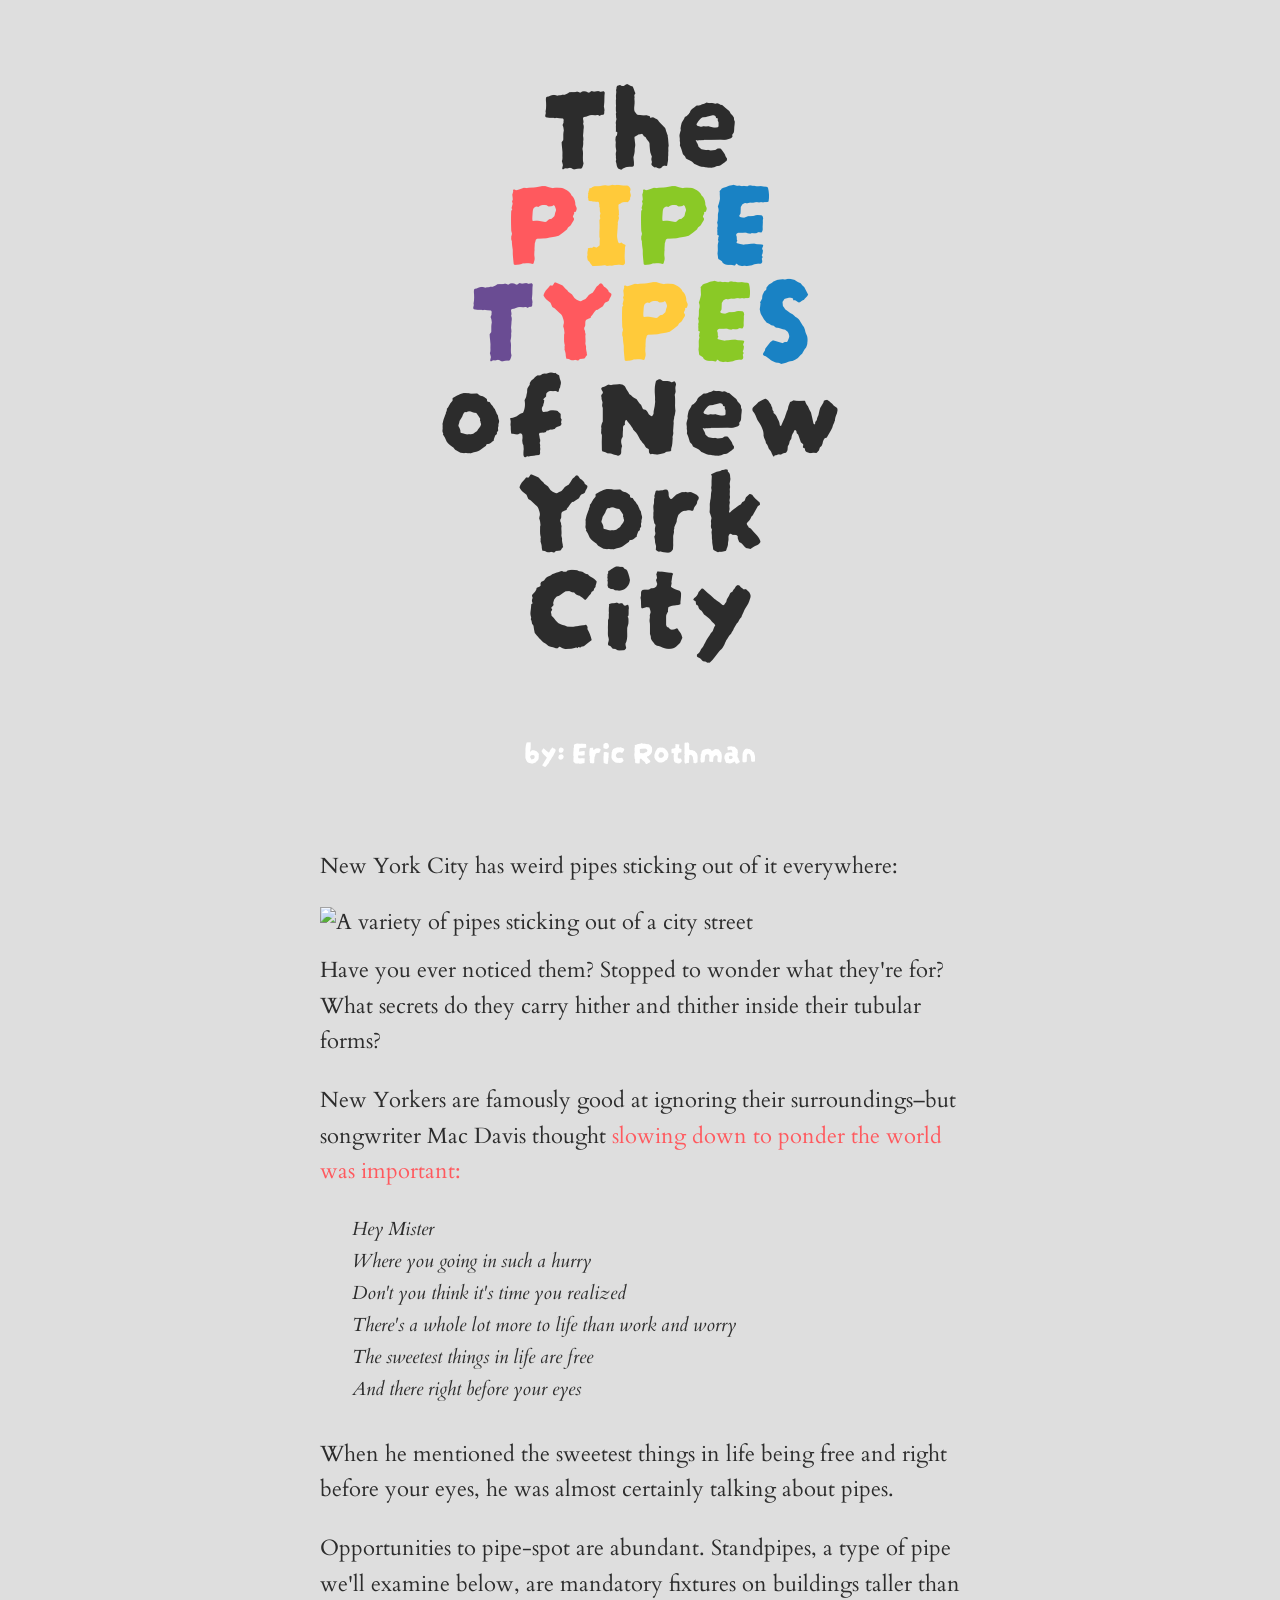
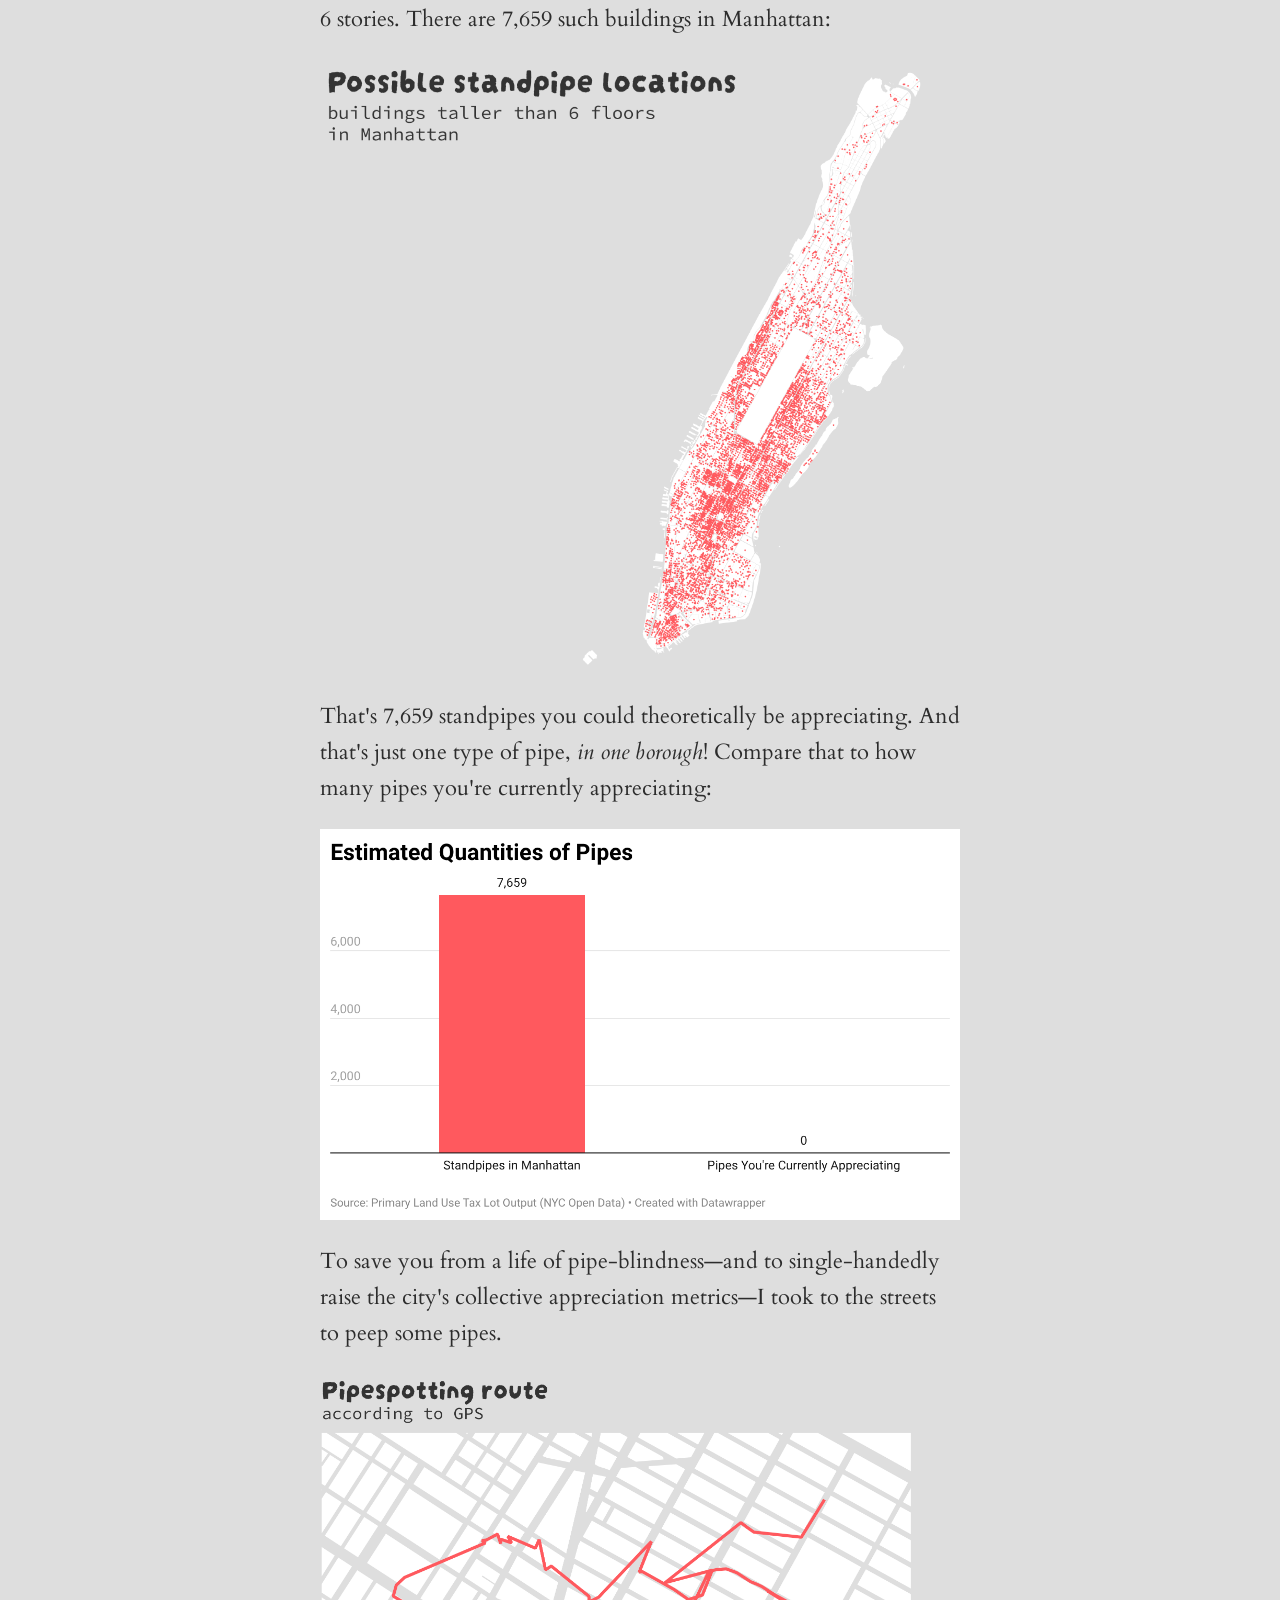
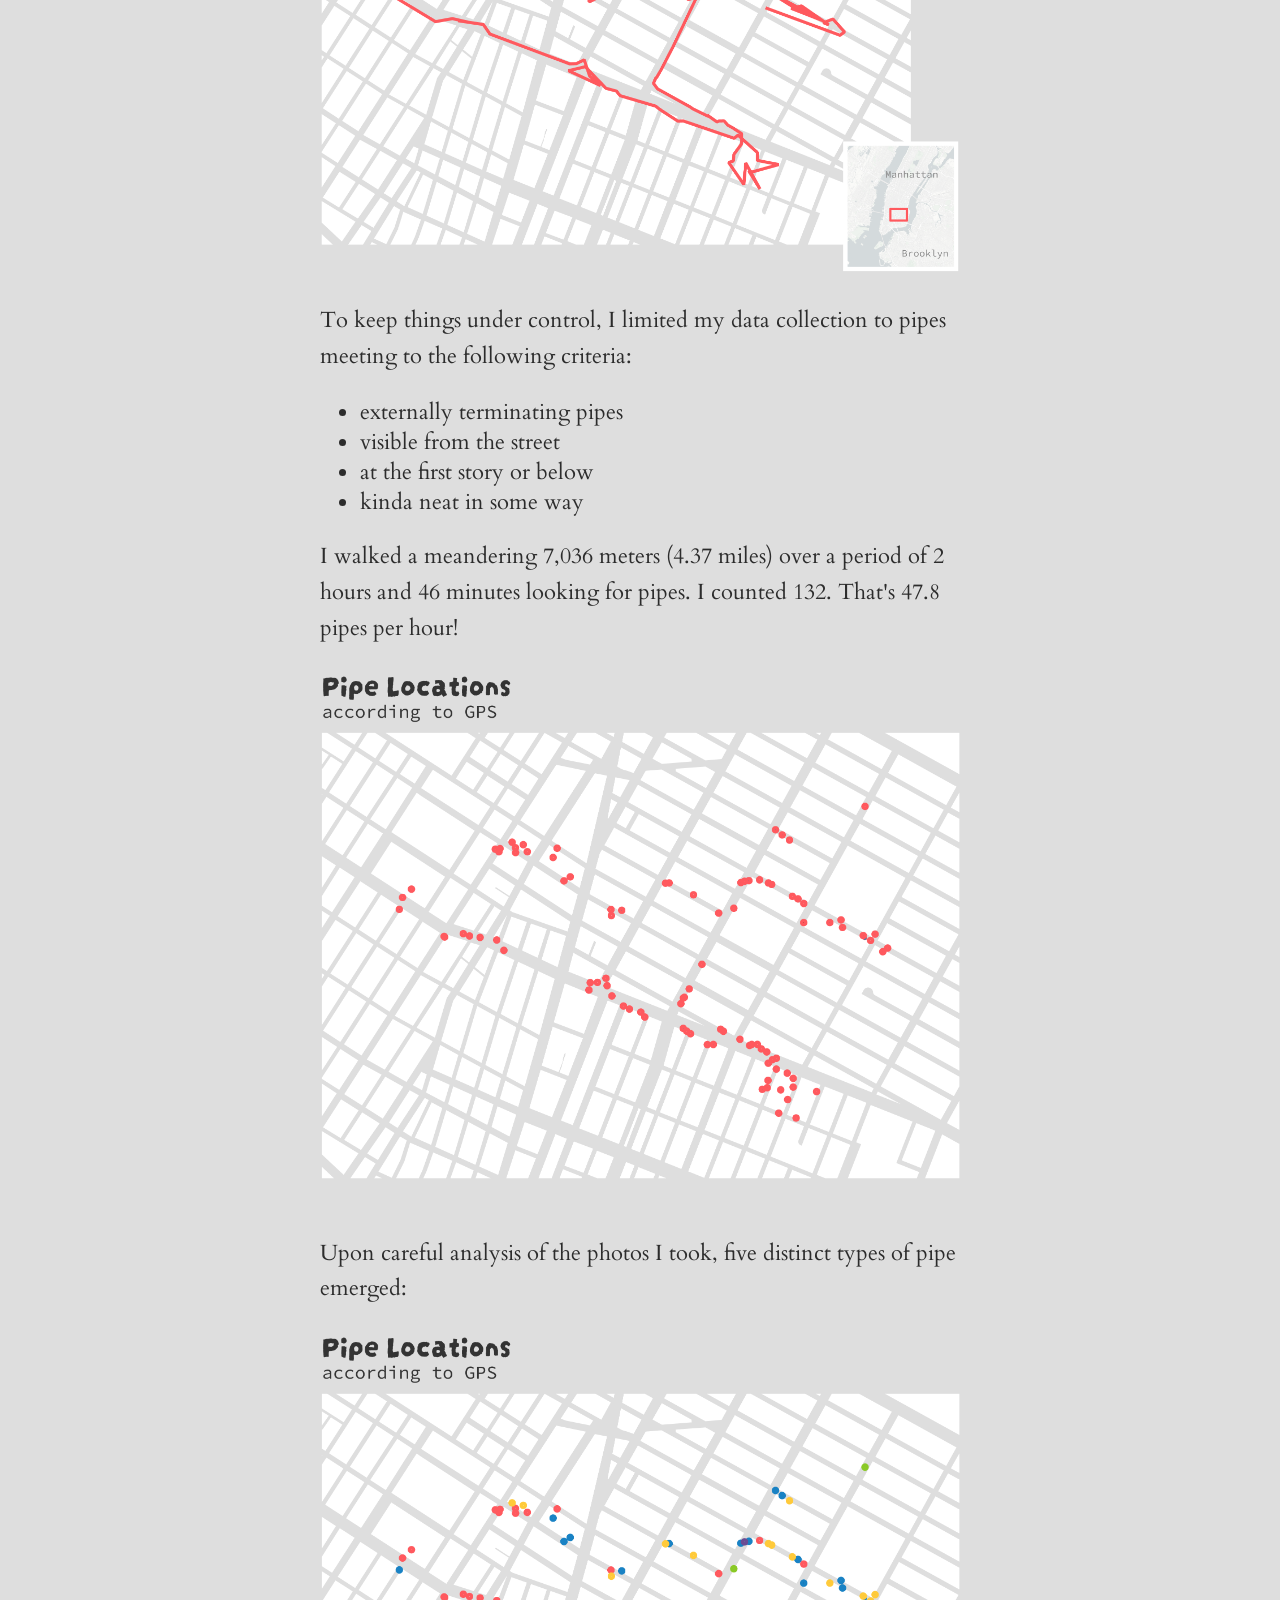
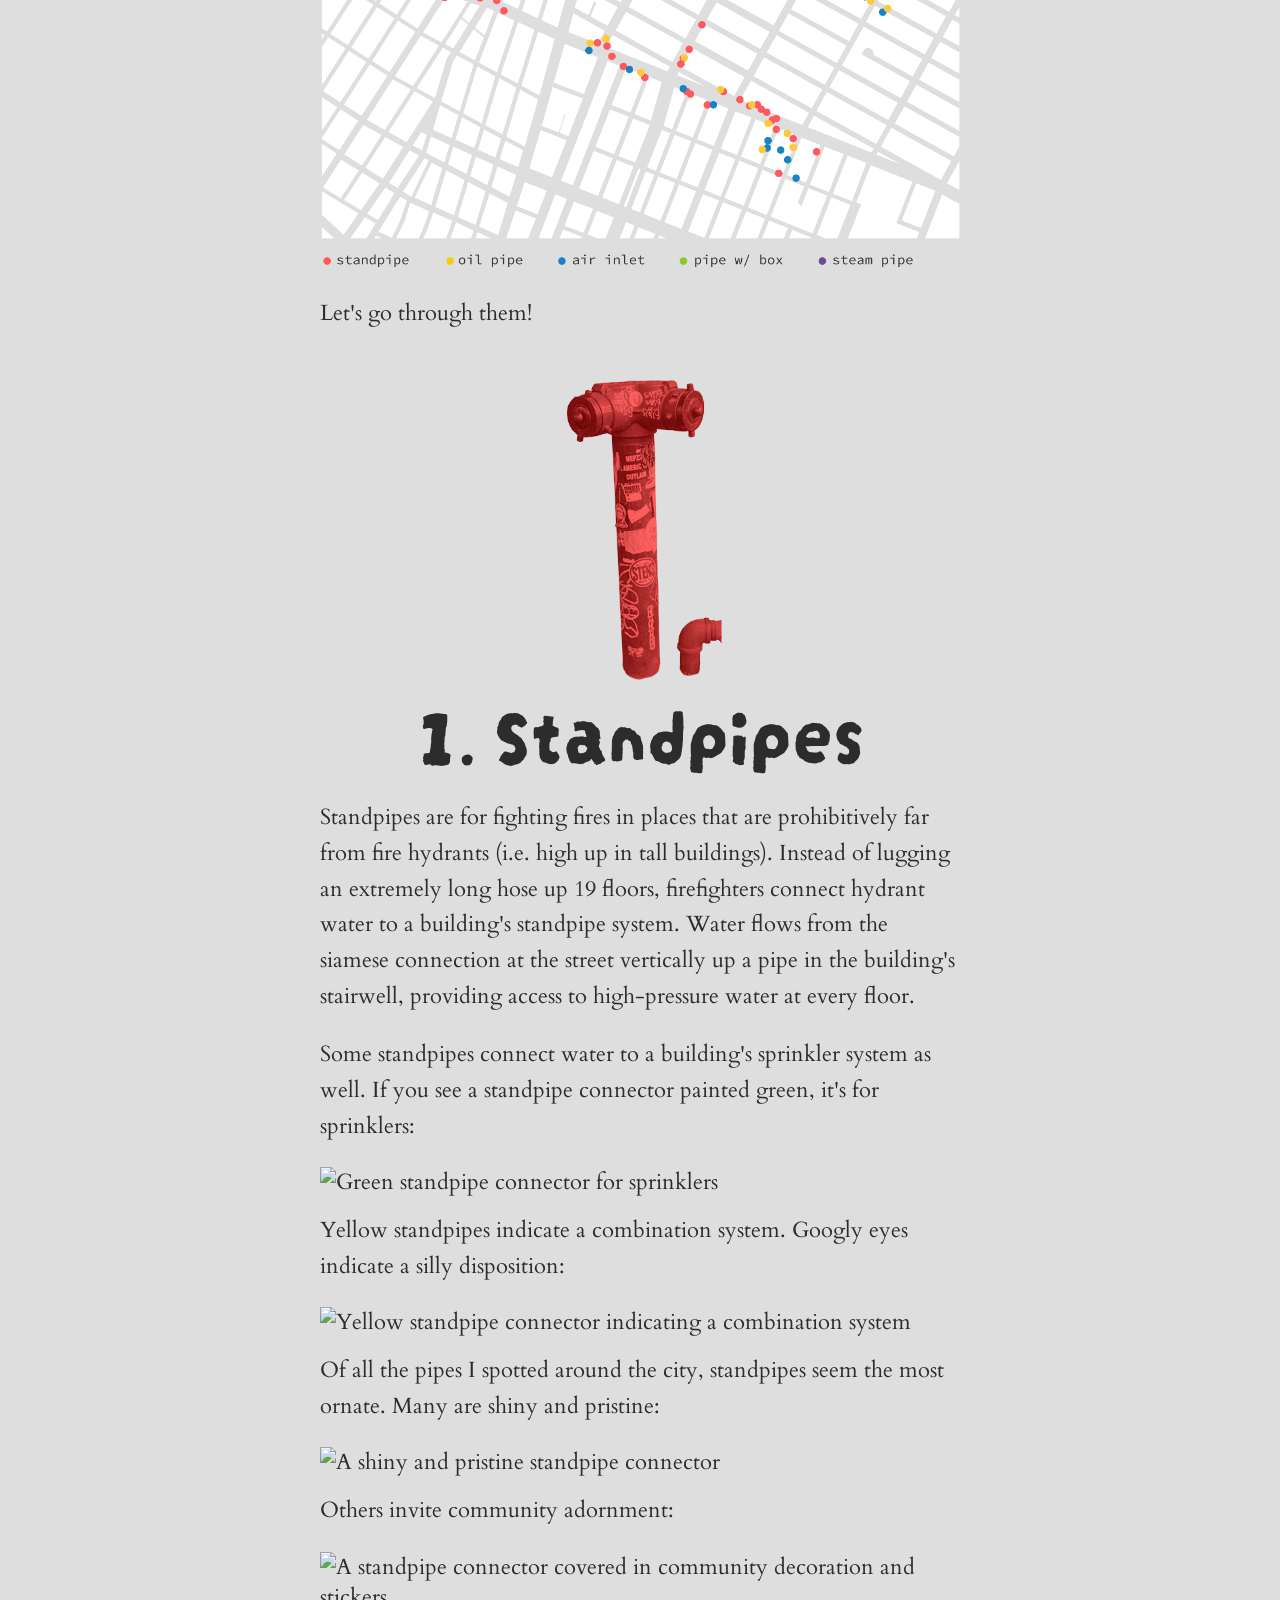
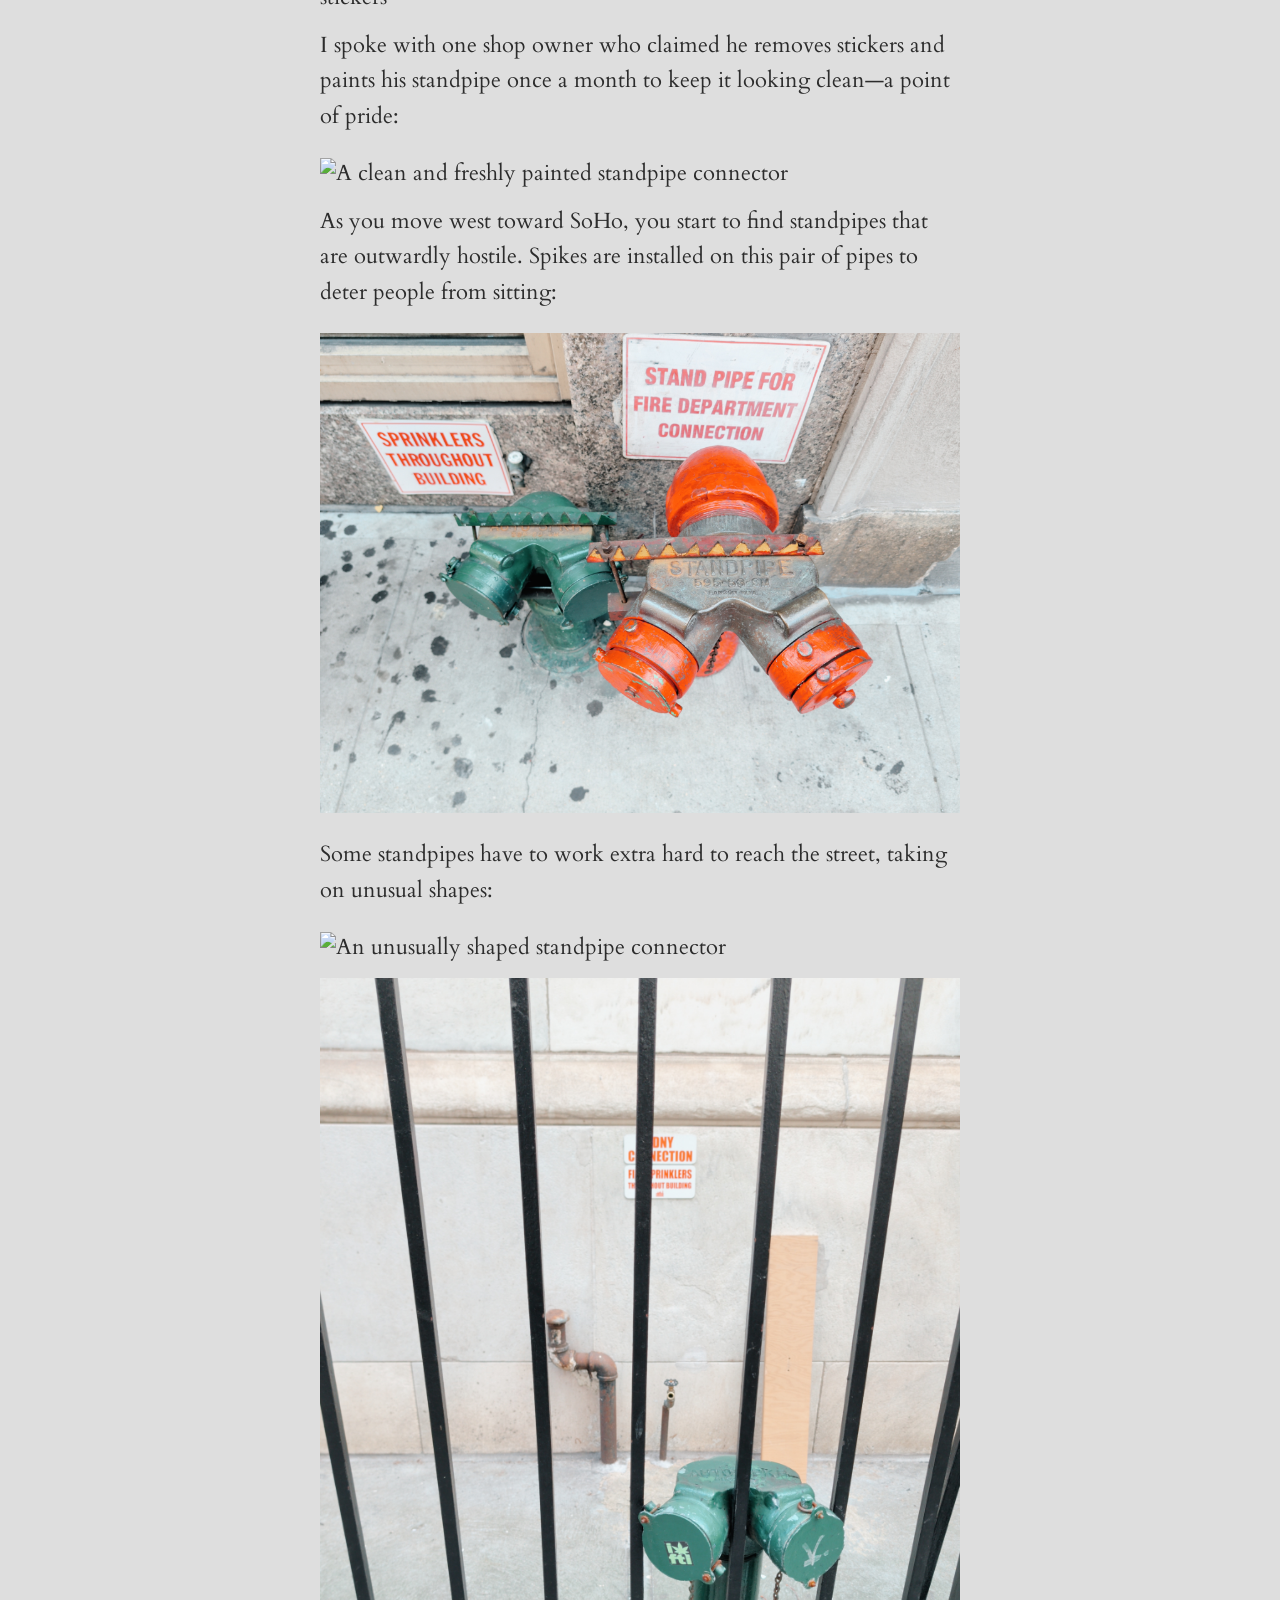
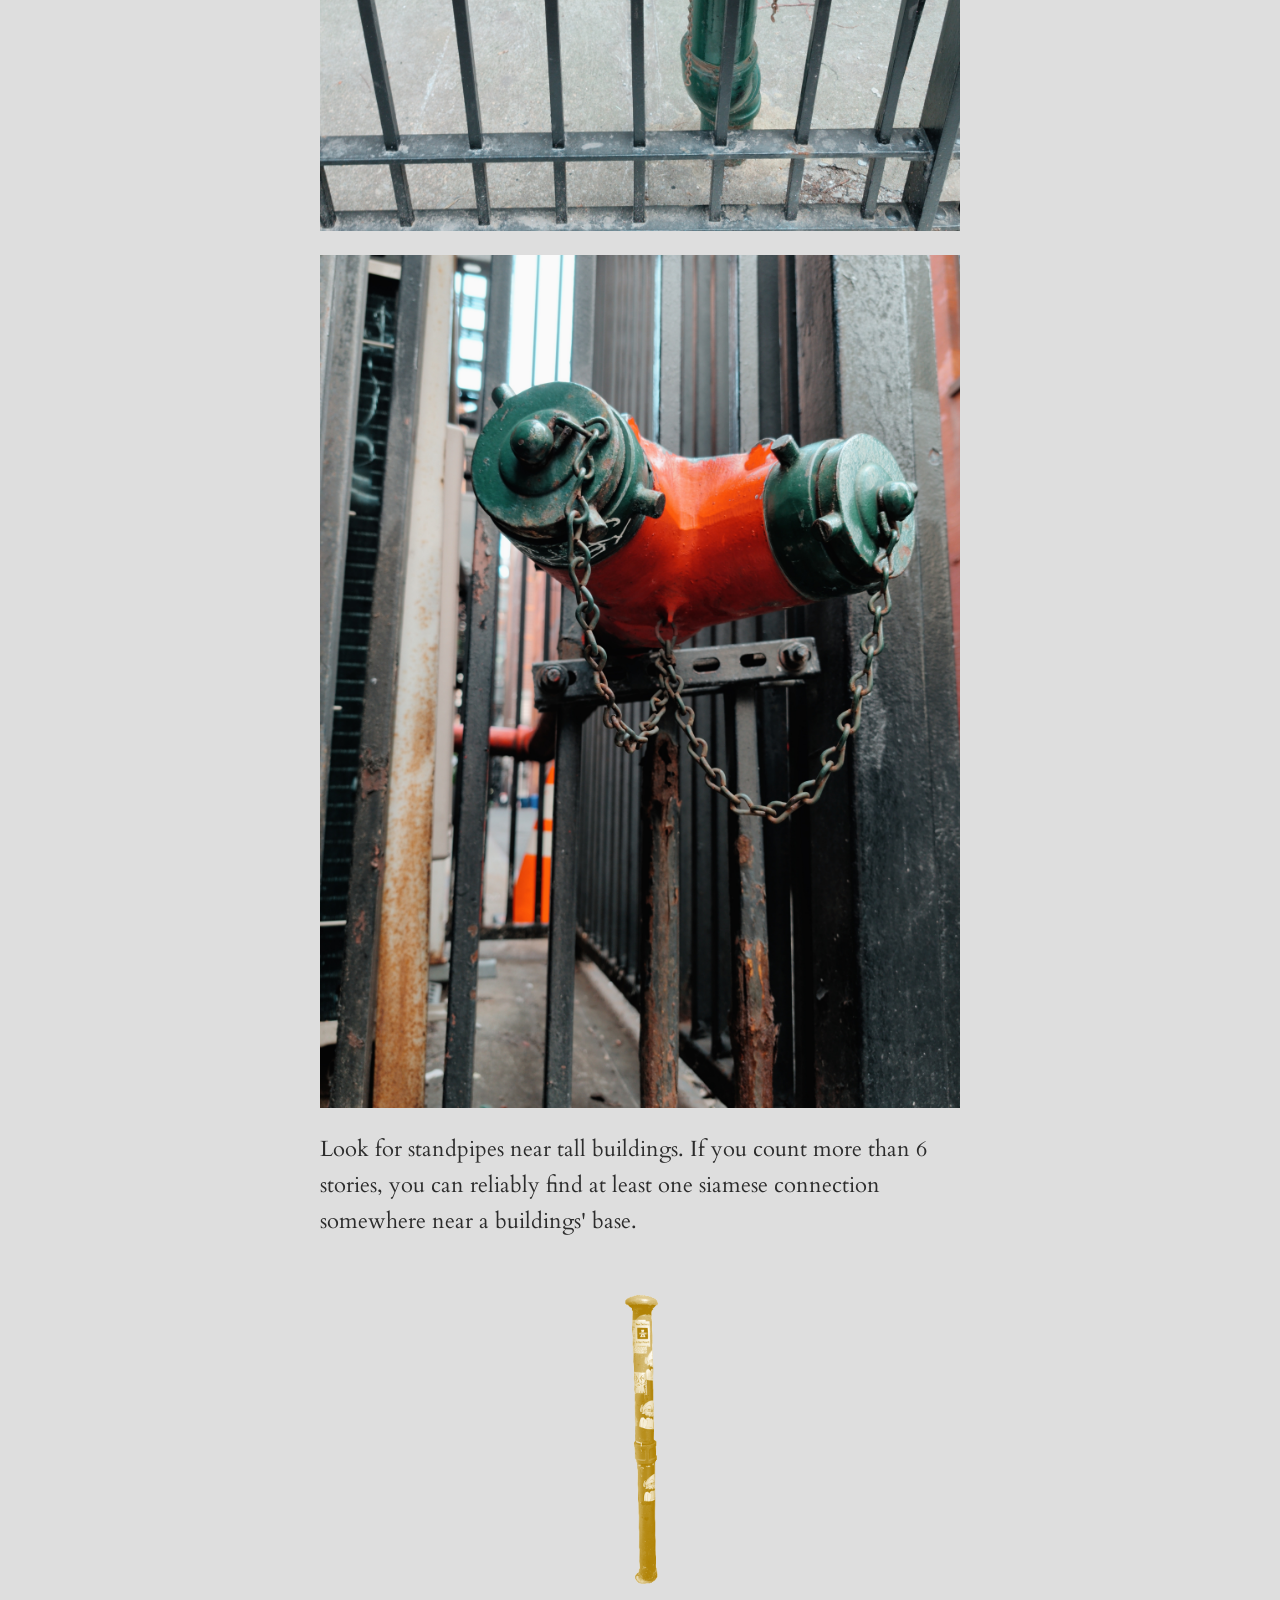
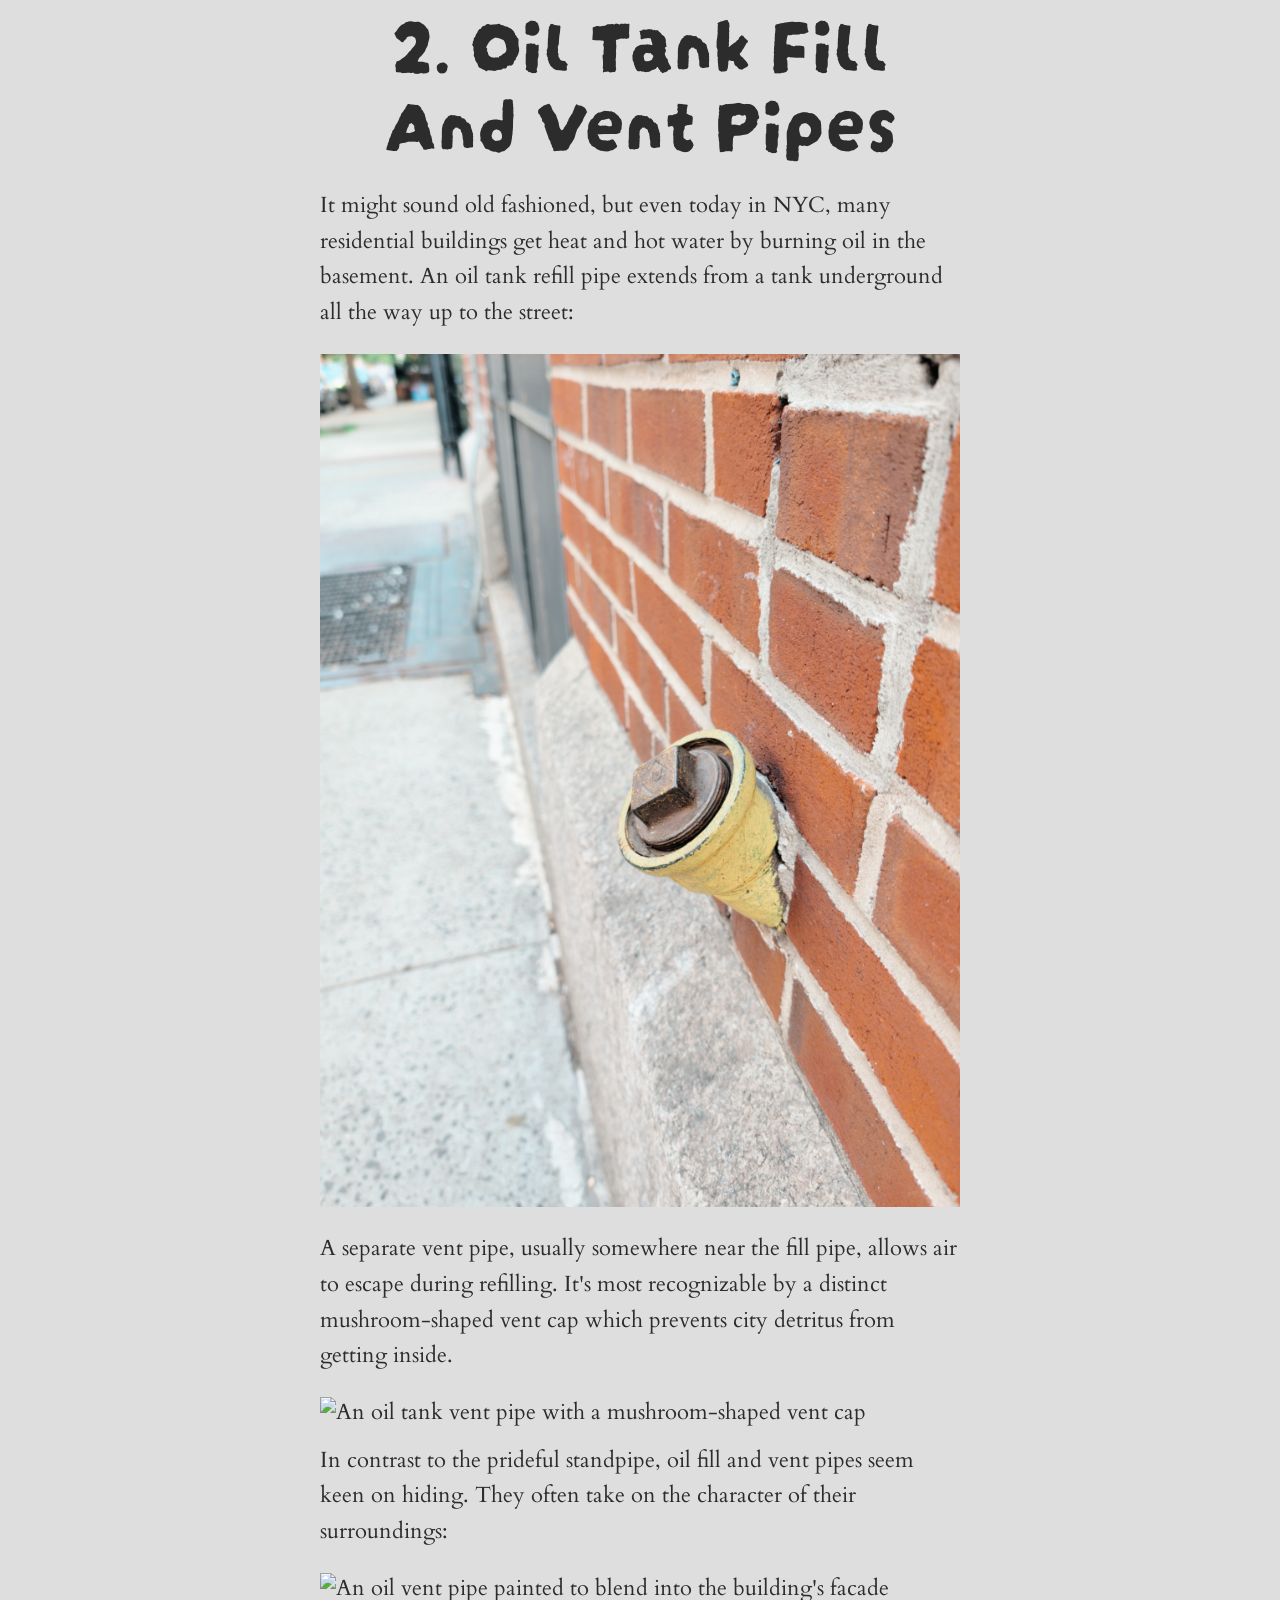
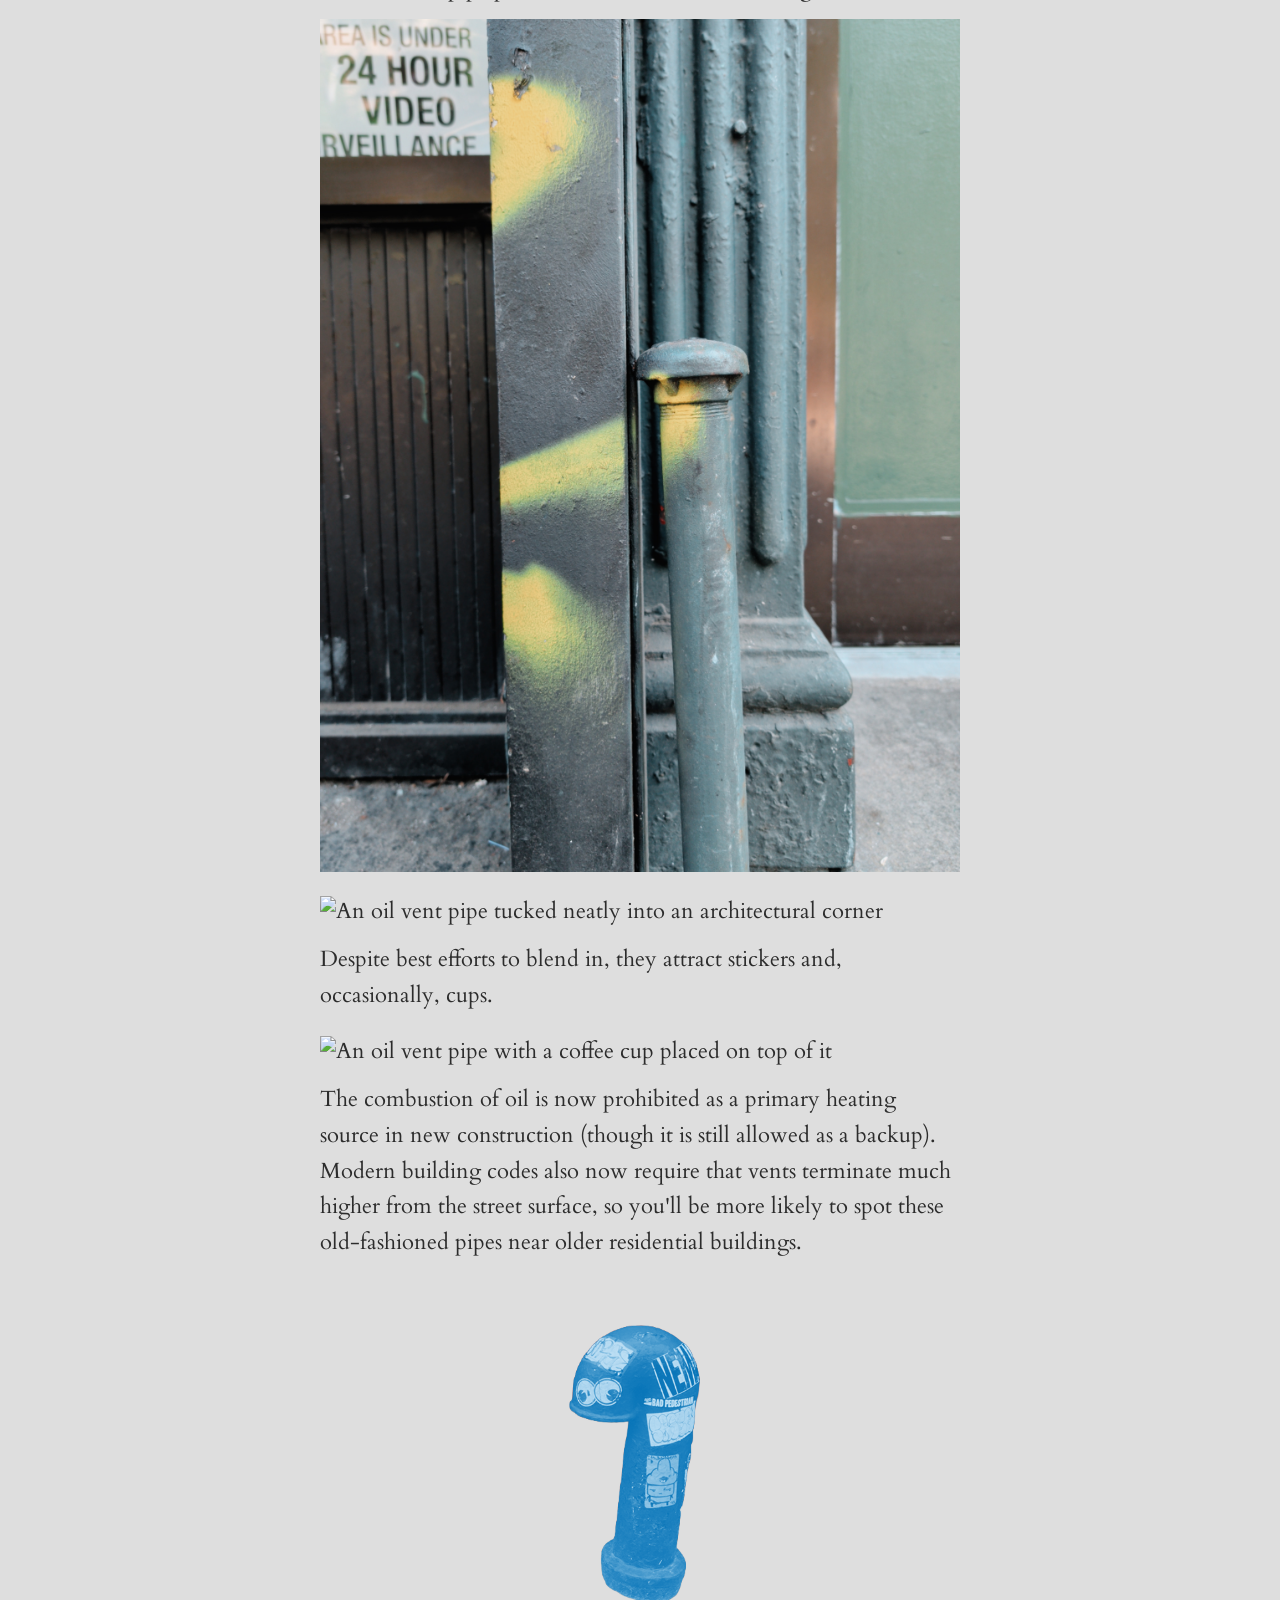
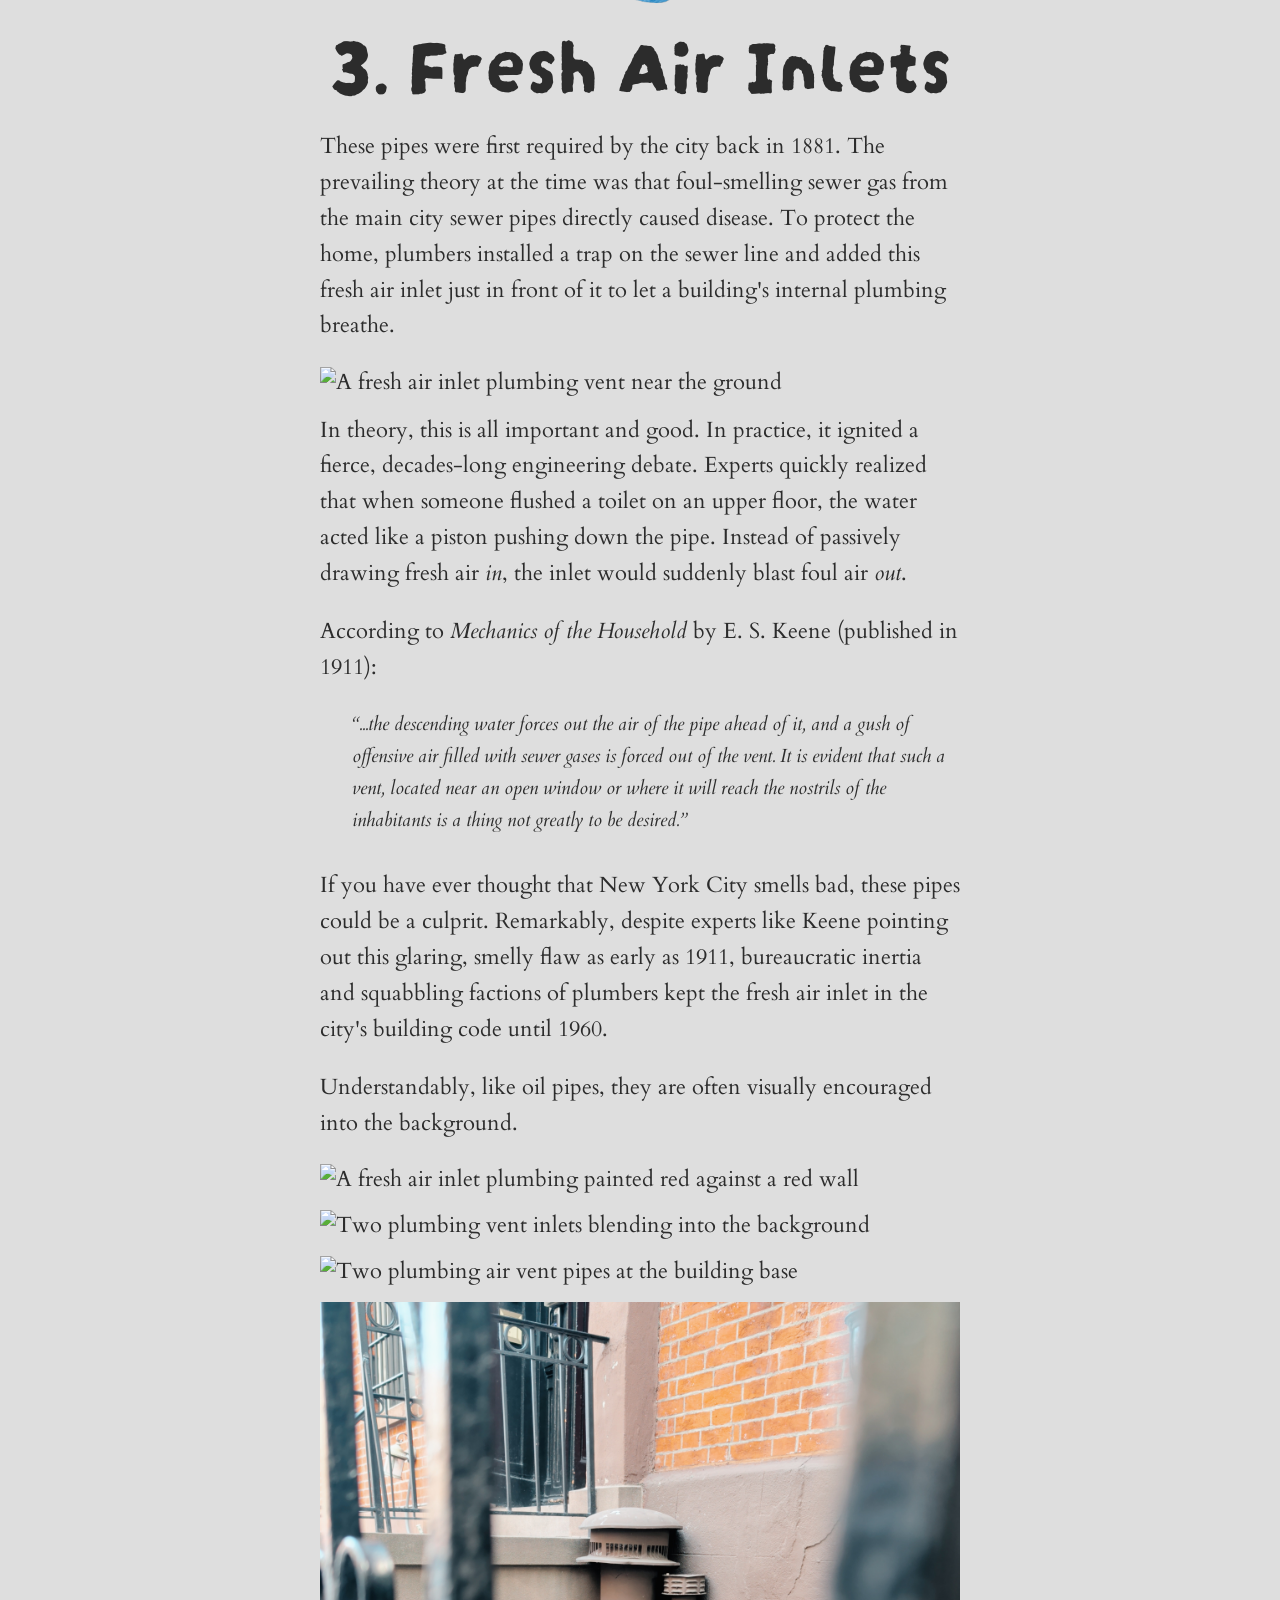
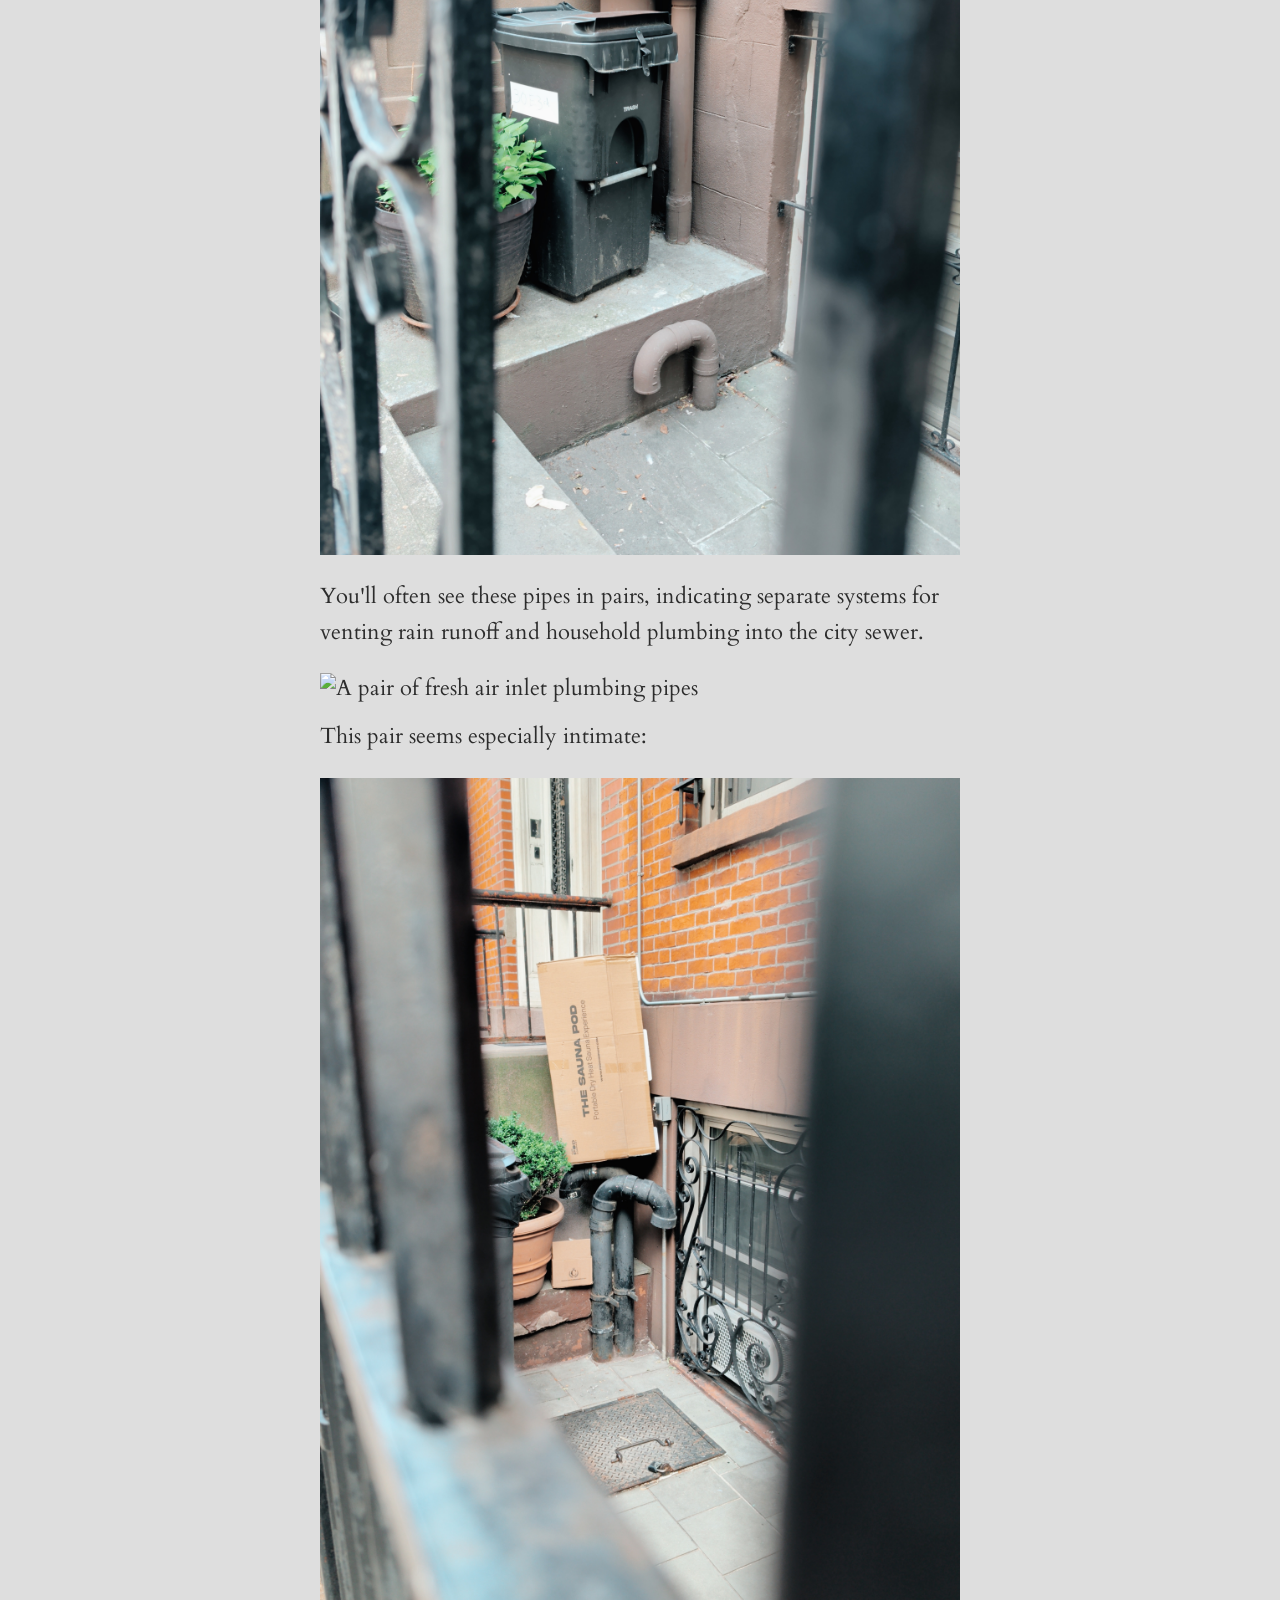
==== docs/index.html @ b5384eca "docs" ====
<!doctype html>
<html lang="en">
  <head>
    <meta charset="UTF-8" />
    <link rel="icon" type="image/svg+xml" href="/favicon.svg" />
    <meta name="viewport" content="width=device-width, initial-scale=1.0" />
    <title>The Pipe Types of NYC</title>
    <link rel="preconnect" href="https://fonts.googleapis.com">
    <link rel="preconnect" href="https://fonts.gstatic.com" crossorigin>
    <link href="https://fonts.googleapis.com/css2?family=Cardo:ital,wght@0,400;0,700;1,400&family=Darumadrop+One&display=swap" rel="stylesheet">    
    <link href="./styles.css" rel="stylesheet">
    <script type="module" src="https://ajax.googleapis.com/ajax/libs/model-viewer/3.5.0/model-viewer.min.js"></script>
  </head>
  <body>
    <header>
      <div class="header">
          <h1>The  
            <span class="rainbow-word">
              <span>P</span><span>I</span><span>P</span><span>E</span>
              <span>T</span><span>Y</span><span>P</span><span>E</span><span>S</span>
            </span>
            of New York City
          </h1>
      </div>
      <h3>by: Eric Rothman</h3>
    </header>

    <main class="content">
      <p>New York City has weird pipes sticking out of it everywhere: </p>
      <div class="inline-img">
          <img src="./assets/pipe_photos/PhotonCamera_20260625_153644.FL3.jpg" alt="A variety of pipes sticking out of a city street">
      </div>
        
        <p>Have you ever noticed them? Stopped to wonder what they're for? What secrets do they carry hither and thither inside their tubular forms?</p>
      
      <p>New Yorkers are famously good at ignoring their surroundings–but songwriter Mac Davis thought <a href="https://youtu.be/y_m5brcXK3U?si=Mu3lIDi4nW2eQ1vj">slowing down to ponder the world was important:</a></p>

      <blockquote>
        Hey Mister<br>
        Where you going in such a hurry<br>
        Don't you think it's time you realized<br>
        There's a whole lot more to life than work and worry<br>
        The sweetest things in life are free<br>
        And there right before your eyes
      </blockquote>

      <p>When he mentioned the sweetest things in life being free and right before your eyes, he was almost certainly talking about pipes.</p>

      <p>Opportunities to pipe-spot are abundant. Standpipes, a type of pipe we'll examine below, are mandatory fixtures on buildings taller than 6 stories. There are 7,659 such buildings in Manhattan:</p>

      <div class="inline-img">
          <img src="./assets/viz/buildings_taller_than_6_floors.png" alt="A map of buildings taller than 6 floors in Manhattan">
      </div>

      <p>That's 7,659 standpipes you could theoretically be appreciating. And that's just one type of pipe, <em>in one borough</em>! Compare that to how many pipes you're currently appreciating:</p>

      <div class="inline-img">
          <img src="./assets/viz/appreciating.png" alt="How many pipes you are currently appreciating">
      </div>

      <p>To save you from a life of pipe-blindness—and to single-handedly raise the city's collective appreciation metrics—I took to the streets to peep some pipes.</p>

      <div class="inline-img">
          <img src="./assets/viz/pipespotting_route.png" alt="Pipespotting Route, According to GPS">
      </div>

      <p>To keep things under control, I limited my data collection to pipes meeting to the following criteria:</p>
      <ul>
          <li>externally terminating pipes</li>
          <li>visible from the street</li>
          <li>at the first story or below</li>
          <li>kinda neat in some way</li>
      </ul>
      <p>I walked a meandering 7,036 meters (4.37 miles) over a period of 2 hours and 46 minutes looking for pipes. I counted 132. That's 47.8 pipes per hour!</p>
      <div class="inline-img">
          <img src="./assets/viz/pipes_locations_mono_002.png" alt="Map showing locations of pipes spotted">
      </div>

      <p>Upon careful analysis of the photos I took, five distinct types of pipe emerged:</p>

 <div class="inline-img">
          <img src="./assets/viz/pipes_locations_002.png" alt="Map showing locations of pipes categorized by type">
      </div>
<p>Let's go through them!</p>
        <div class="pipe-section-heading">
          <img class="pipe-section-img" src="./assets/gfx/standpipes_heading.png" alt="" style="max-height: 300px;">
          <h2>1. Standpipes</h2>
        </div>
      <p>Standpipes are for fighting fires in places that are prohibitively far from fire hydrants (i.e. high up in tall buildings). Instead of lugging an extremely long hose up 19 floors, firefighters connect hydrant water to a building's standpipe system. Water flows from the siamese connection at the street vertically up a pipe in the building's stairwell, providing access to high-pressure water at every floor.</p>

      <p>Some standpipes connect water to a building's sprinkler system as well. If you see a standpipe connector painted green, it's for sprinklers:</p>

      <div class="inline-img">
          <img src="./assets/pipe_photos/PhotonCamera_20260625_152019.FL3.jpg" alt="Green standpipe connector for sprinklers">
      </div>

      <p>Yellow standpipes indicate a combination system. Googly eyes indicate a silly disposition: </p>

      <div class="inline-img">
          <img src="./assets/pipe_photos/PhotonCamera_20260625_144357.FL3.jpg" alt="Yellow standpipe connector indicating a combination system">
      </div>

      <p>Of all the pipes I spotted around the city, standpipes seem the most ornate. Many are shiny and pristine:</p>

      <div class="inline-img">
          <img src="./assets/pipe_photos/PhotonCamera_20260625_153936.FL3.jpg" alt="A shiny and pristine standpipe connector">
      </div>

      <p>Others invite community adornment:</p>

      <div class="inline-img">
          <img src="./assets/pipe_photos/PhotonCamera_20260625_150909.FL3.jpg" alt="A standpipe connector covered in community decoration and stickers">
      </div>

      <p>I spoke with one shop owner who claimed he removes stickers and paints his standpipe once a month to keep it looking clean—a point of pride:</p>

      <div class="inline-img">
          <img src="./assets/pipe_photos/PhotonCamera_20260625_142846.FL3.jpg" alt="A clean and freshly painted standpipe connector">
      </div>

      <p>As you move west toward SoHo, you start to find standpipes that are outwardly hostile. Spikes are installed on this pair of pipes to deter people from sitting:</p>

      <div class="inline-img">
          <img src="./assets/pipe_photos/PhotonCamera_20260625_153240.FL3.jpg" alt="A standpipe with spikes installed to prevent sitting">
      </div>

      <p>Some standpipes have to work extra hard to reach the street, taking on unusual shapes:</p>

      <div class="inline-img">
          <img src="./assets/pipe_photos/PhotonCamera_20260625_155101.FL3.jpg" alt="An unusually shaped standpipe connector">
      </div>

      <div class="inline-img">
          <img src="./assets/pipe_photos/PhotonCamera_20260625_154955.FL3.jpg" alt="Another oddly curved standpipe connector that reaches through a fence">
      </div>

      <div class="inline-img">
          <img src="./assets/pipe_photos/PhotonCamera_20260625_155312.FL3.jpg" alt="A standpipe custom fitted to its architectural surroundings">
      </div>

      <p>Look for standpipes near tall buildings. If you count more than 6 stories, you can reliably find at least one siamese connection somewhere near a buildings' base.</p>

          <div class="pipe-section-heading">
          <img class="pipe-section-img" src="./assets/gfx/oil_heading.png" alt="" style="max-height: 300px;">
          <h2>2. Oil Tank Fill And Vent Pipes</h2>
        </div>

      <p>It might sound old fashioned, but even today in NYC, many residential buildings get heat and hot water by burning oil in the basement. An oil tank refill pipe extends from a tank underground all the way up to the street:</p>

      <div class="inline-img">
          <img src="./assets/pipe_photos/PhotonCamera_20260625_160148.FL3.jpg" alt="An oil tank fill pipe sticking out of a brick building">
      </div>

      <p>A separate vent pipe, usually somewhere near the fill pipe, allows air to escape during refilling. It's most recognizable by a distinct mushroom-shaped vent cap which prevents city detritus from getting inside.</p>

      <div class="inline-img">
          <img src="./assets/pipe_photos/PhotonCamera_20260625_160632.FL3.jpg" alt="An oil tank vent pipe with a mushroom-shaped vent cap">
      </div>

      <p>In contrast to the prideful standpipe, oil fill and vent pipes seem keen on hiding. They often take on the character of their surroundings:</p>

      <div class="inline-img">
          <img src="./assets/pipe_photos/PhotonCamera_20260625_161354.FL3.jpg" alt="An oil vent pipe painted to blend into the building's facade">
      </div>

      <div class="inline-img">
          <img src="./assets/pipe_photos/PhotonCamera_20260625_145320.FL3.jpg" alt="Another obscured oil tank pipe blending with its surroundings">
      </div>

      <div class="inline-img">
          <img src="./assets/pipe_photos/PhotonCamera_20260625_163125.FL3.jpg" alt="An oil vent pipe tucked neatly into an architectural corner">
      </div>

      <p>Despite best efforts to blend in, they attract stickers and, occasionally, cups.</p>

      <div class="inline-img">
          <img src="./assets/pipe_photos/PhotonCamera_20260625_142518.FL3.jpg" alt="An oil vent pipe with a coffee cup placed on top of it">
      </div>

      <p>The combustion of oil is now prohibited as a primary heating source in new construction (though it is still allowed as a backup). Modern building codes also now require that vents terminate much higher from the street surface, so you'll be more likely to spot these old-fashioned pipes near older residential buildings.</p>

        <div class="pipe-section-heading">
          <img class="pipe-section-img" src="./assets/gfx/air_heading.png" alt="" style="max-height: 300px;">
          <h2>3. Fresh Air Inlets</h2>
        </div>

<p>These pipes were first required by the city back in 1881. The prevailing theory at the time was that foul-smelling sewer gas from the main city sewer pipes directly caused disease. To protect the home, plumbers installed a trap on the sewer line and added this fresh air inlet just in front of it to let a building's internal plumbing breathe.</p>

      <div class="inline-img">
          <img src="./assets/pipe_photos/PhotonCamera_20260625_150638.FL3.jpg" alt="A fresh air inlet plumbing vent near the ground">
      </div>

      <p>In theory, this is all important and good. In practice, it ignited a fierce, decades-long engineering debate. Experts quickly realized that when someone flushed a toilet on an upper floor, the water acted like a piston pushing down the pipe. Instead of passively drawing fresh air <em>in</em>, the inlet would suddenly blast foul air <em>out</em>. </p>

      <p>According to <em>Mechanics of the Household</em> by E. S. Keene (published in 1911):</p>

      <blockquote>
        “...the descending water forces out the air of the pipe ahead of it, and a gush of offensive air filled with sewer gases is forced out of the vent. It is evident that such a vent, located near an open window or where it will reach the nostrils of the inhabitants is a thing not greatly to be desired.”
      </blockquote>

      <p>If you have ever thought that New York City smells bad, these pipes could be a culprit. Remarkably, despite experts like Keene pointing out this glaring, smelly flaw as early as 1911, bureaucratic inertia and squabbling factions of plumbers kept the fresh air inlet in the city's building code until 1960.</p> 
      
      <p>Understandably, like oil pipes, they are often visually encouraged into the background.</p>

      <div class="inline-img">
          <img src="./assets/pipe_photos/PhotonCamera_20260625_135335.FL3.jpg" alt="A fresh air inlet plumbing painted red against a red wall">
      </div>

      <div class="inline-img">
          <img src="./assets/pipe_photos/PhotonCamera_20260625_155646.FL3.jpg" alt="Two plumbing vent inlets blending into the background">
      </div>

      <div class="inline-img">
          <img src="./assets/pipe_photos/PhotonCamera_20260625_155827.FL3.jpg" alt="Two plumbing air vent pipes at the building base">
      </div>

      <div class="inline-img">  
          <img src="./assets/pipe_photos/PhotonCamera_20260625_160235.FL3.jpg" alt="Another plumbing vent inlet on the sidewalk">
      </div>

      <p>You'll often see these pipes in pairs, indicating separate systems for venting rain runoff and household plumbing into the city sewer.</p>

      <div class="inline-img">
          <img src="./assets/pipe_photos/PhotonCamera_20260625_135822.FL3.jpg" alt="A pair of fresh air inlet plumbing pipes">
      </div>

      <p>This pair seems especially intimate:</p>

      <div class="inline-img">
          <img src="./assets/pipe_photos/PhotonCamera_20260625_160250.FL3.jpg" alt="An intimate pair of intertwining plumbing vent pipes side by side">
      </div>

      <p>Despite their offensive purpose, they are nearly ubiquitous near buildings built or renovated before 1960, when they were last required by city's plumbing code. Nowadays, everything vents up on the roof–out of smelling range, out of mind.</p>

        <div class="pipe-section-heading">
          <img class="pipe-section-img" src="./assets/gfx/box_heading.png" alt="" style="max-height: 300px;">
          <h2>4. Pipes With Boxes on Top of Them</h2>
        </div>

      <p>At first, I thought this was just a weird storage solution someone DIY'd outside of a bodega. After spotting a second one, I decided to investigate. Opening the lid, in addition to some garbage, I found an oil fill pipe inside! Maybe it doesn't deserve its own category after all! Why the extra security though? We may never know.</p>

      <div class="inline-img">
          <img src="./assets/pipe_photos/PhotonCamera_20260625_163630.FL3.jpg" alt="A mysterious pipe with a box structure on top of it">
      </div>
           <div class="inline-img">
          <img src="./assets/pipe_photos/PhotonCamera_20260625_161033.FL3.jpg" alt="A mysterious pipe with a box structure on top of it">
      </div>

        <div class="pipe-section-heading">
          <img class="pipe-section-img" src="./assets/gfx/steam_heading.png" alt="" style="max-height: 300px;">
          <h2>5. Steamy Street Pipes</h2>
        </div>

      <p>No New York City pipespotting effort would be complete without noting the iconic, orange and white, steamy street pipe. Despite seeming ominous or even gross to some, the steam pouring out of these pipes comes from a vast underground steam delivery network run by Con Edison. It heats, cools, and provides hot water to large buildings throughout the city. It's not gross!</p>

      <div class="inline-img">
          <img src="./assets/pipe_photos/PhotonCamera_20260625_161247.FL3.jpg" alt="An orange and white steamy street pipe in the road">
      </div>

      <p>Steam is not meant to be pouring out of the street, however. If it is, it indicates either a leak in the system or cold water contacting the hot steam delivery pipes somewhere underground. If you see an orange and white pipe on top, it means Con Edison is aware of the issue. The pipes themselves help direct steam away from the street so drivers can see up ahead. Also, because steam is hot, they prevent people from getting burned!</p>

      <p>It's hard to pinpoint exactly where to find one of these as they crop up randomly, but a good place to look is in the middle of the street.</p>

      <h2>Which Pipes Are The Best Pipes?</h2>
      <p>To recap, I didn't capture EVERY pipe that met my criteria–rather, just the ones that seemed interesting to me in some way. If we tally the totals with this in mind, we can get a sense of which pipe type is the most appreciable, from the author's subjective point of view:</p>
      <img src="./assets/viz/pipes_by_type_totals.png" alt="Bar chart showing the totals for each pipe type">
      <p>I agree with this data. Standpipes are great. I found myself with a soft spot for them, especially standpipes with odd shapes. </p>

        <p>I'll leave you with one of my favorite specimens as a final nudge of encouragement to keep your eyes peeled for pipes. It's a beautiful world out there. Don't forget to stop and smell the roses every now and then. </p>
        <p>I would also encourage you to try to avoid smelling anything near air inlet pipes as much as possible.</p>

        <div class="footer-model-container">
            <model-viewer 
            src="./assets/gfx/standpipe.glb" 
            alt="A 3D model of a brightly colored standpipe" 
            auto-rotate
            camera-controls 
            ar>
            </model-viewer>
        </div>
    </main>

    <footer class="footer">
      <p>&copy; 2026 Eric Rothman</p>
    </footer>
  </body>
</html>
---- docs/styles.css ----
/* .karla-<uniquifier> {
  font-family: "Karla", sans-serif;
  font-optical-sizing: auto;
  font-weight: <weight>;
  font-style: normal;
} */

/* .darumadrop-one-regular {
  font-family: "Darumadrop One", sans-serif;
  font-weight: 400;
  font-style: normal;
} */

html, body {
    margin: 0;
    padding: 0;
    background-color: #dedede;
    font-family: "Cardo", sans-serif;
    color: #2C2C2C;
}

    .content {
        max-width: 640px;
        margin: 0 auto;
        padding: 2em 1em;
        font-size: 1.4rem;
    }

    h1, h2, h3 {
        font-family: 'Darumadrop One', cursive;
        font-weight: 400;
        margin-top: 0;
    }

    h1 {
        font-size: 8rem;
        line-height: 6rem;
    }

    .rainbow-word span:nth-child(1) { color: #FF595E; } /* P */
    .rainbow-word span:nth-child(2) { color: #FFCA3A; } /* I */
    .rainbow-word span:nth-child(3) { color: #8AC926; } /* P */
    .rainbow-word span:nth-child(4) { color: #1982C4; } /* E */
    .rainbow-word span:nth-child(5) { color: #6A4C93; } /* S */
    .rainbow-word span:nth-child(6) { color: #FF595E; } /* P */
    .rainbow-word span:nth-child(7) { color: #FFCA3A; } /* I */
    .rainbow-word span:nth-child(8) { color: #8AC926; } /* P */
    .rainbow-word span:nth-child(9) { color: #1982C4; } /* E */
    .rainbow-word span:nth-child(10) { color: #6A4C93; } /* S */

    h2 {
        font-size: 5rem;
        color:#2C2C2C;
        text-align: center;
        margin: 0rem 0 2rem 0;
        padding: 0;
        line-height: 5rem;
    }

    h3 {
        color: white;
        font-size: 2rem;
    }

    h4 {
        margin: 0;
    }

    header, footer {
        display: flex;
        align-items: center;
        justify-content: center;
        width: 100vw;
        margin: auto;
        text-align: center;
        flex-direction: column;
    }

    .header{
        margin-top:4rem;
        width: 30rem;
        max-width: 640px;
    }

    .full-width-img {
        width: 100vw;
        max-width: 100vw; /* Overrides any default max-width: 100% on images */
        margin-left: calc(50% - 50vw);
        margin-bottom: 2rem;
    }

    .inline-img{
        /* border-radius: 2rem; */
        margin-bottom: 1rem;
    }
    
    .pipe-section-heading{
        margin: 3rem 0 0 0;
    }

    .pipe-section-img{
        max-height: 400px;
        object-fit: contain;
        object-position: center top;
        margin: 0;
    }

    img{
        width: 100%;
        object-fit: cover;
        /* border-radius: 40px; */
    }

    a {
        color: #FF595E;
        text-decoration: none;
    }

    a:hover {
        text-decoration: underline;
    }

    p {
        line-height: 1.6;
        margin: 0 0 1em 0;
    }

    blockquote {
        font-size: 1.2rem;
        line-height: 2rem;
        font-style: italic;
        margin: 0 auto 2rem 2rem;
        border-radius: 2rem;
    }

    .footer-model-container {
      width: 100%;
      height: 400px;
      background-color: #e0e0e0;
      display: flex;
      justify-content: center;
      align-items: center;
    }

    model-viewer {
      width: 100%;
      height: 100%;
    }

    /* margin on mobile */
    @media (max-width: 640px) {
        body {
            font-size: 18px;
        }
    }
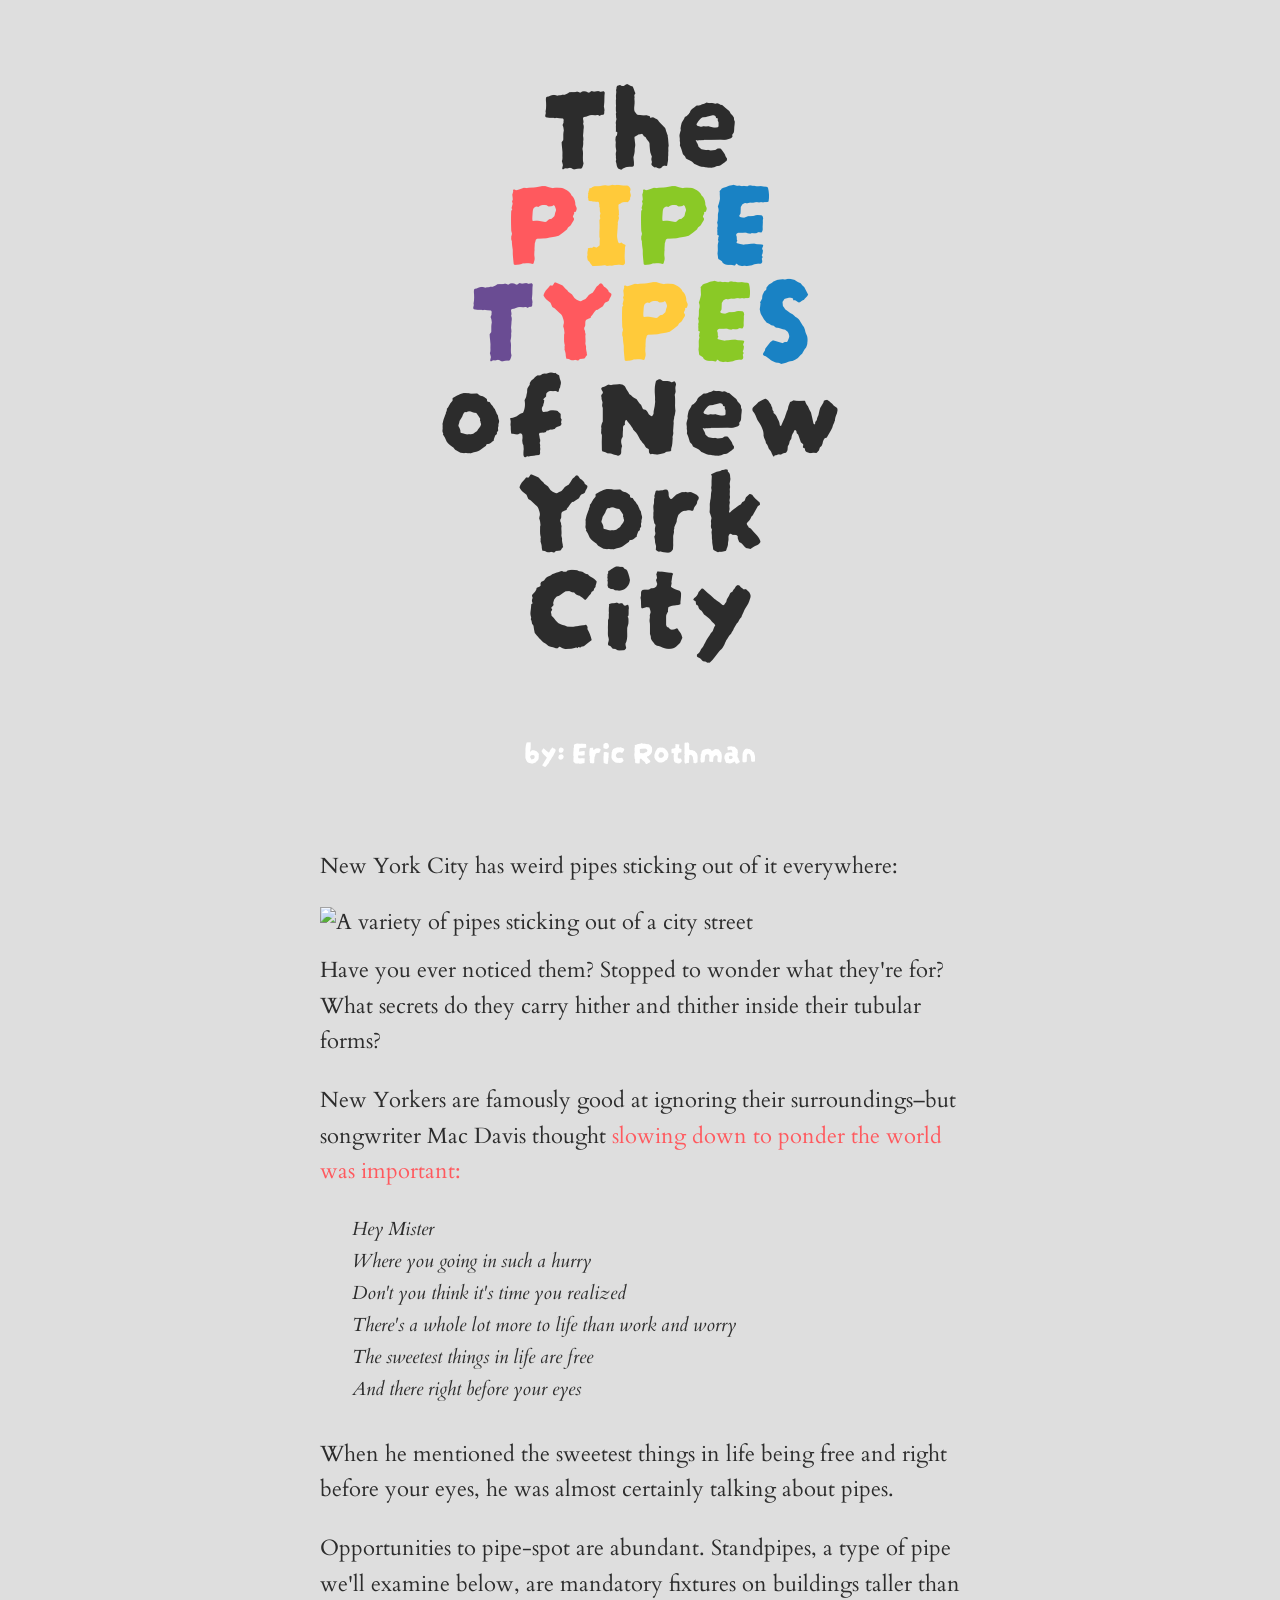
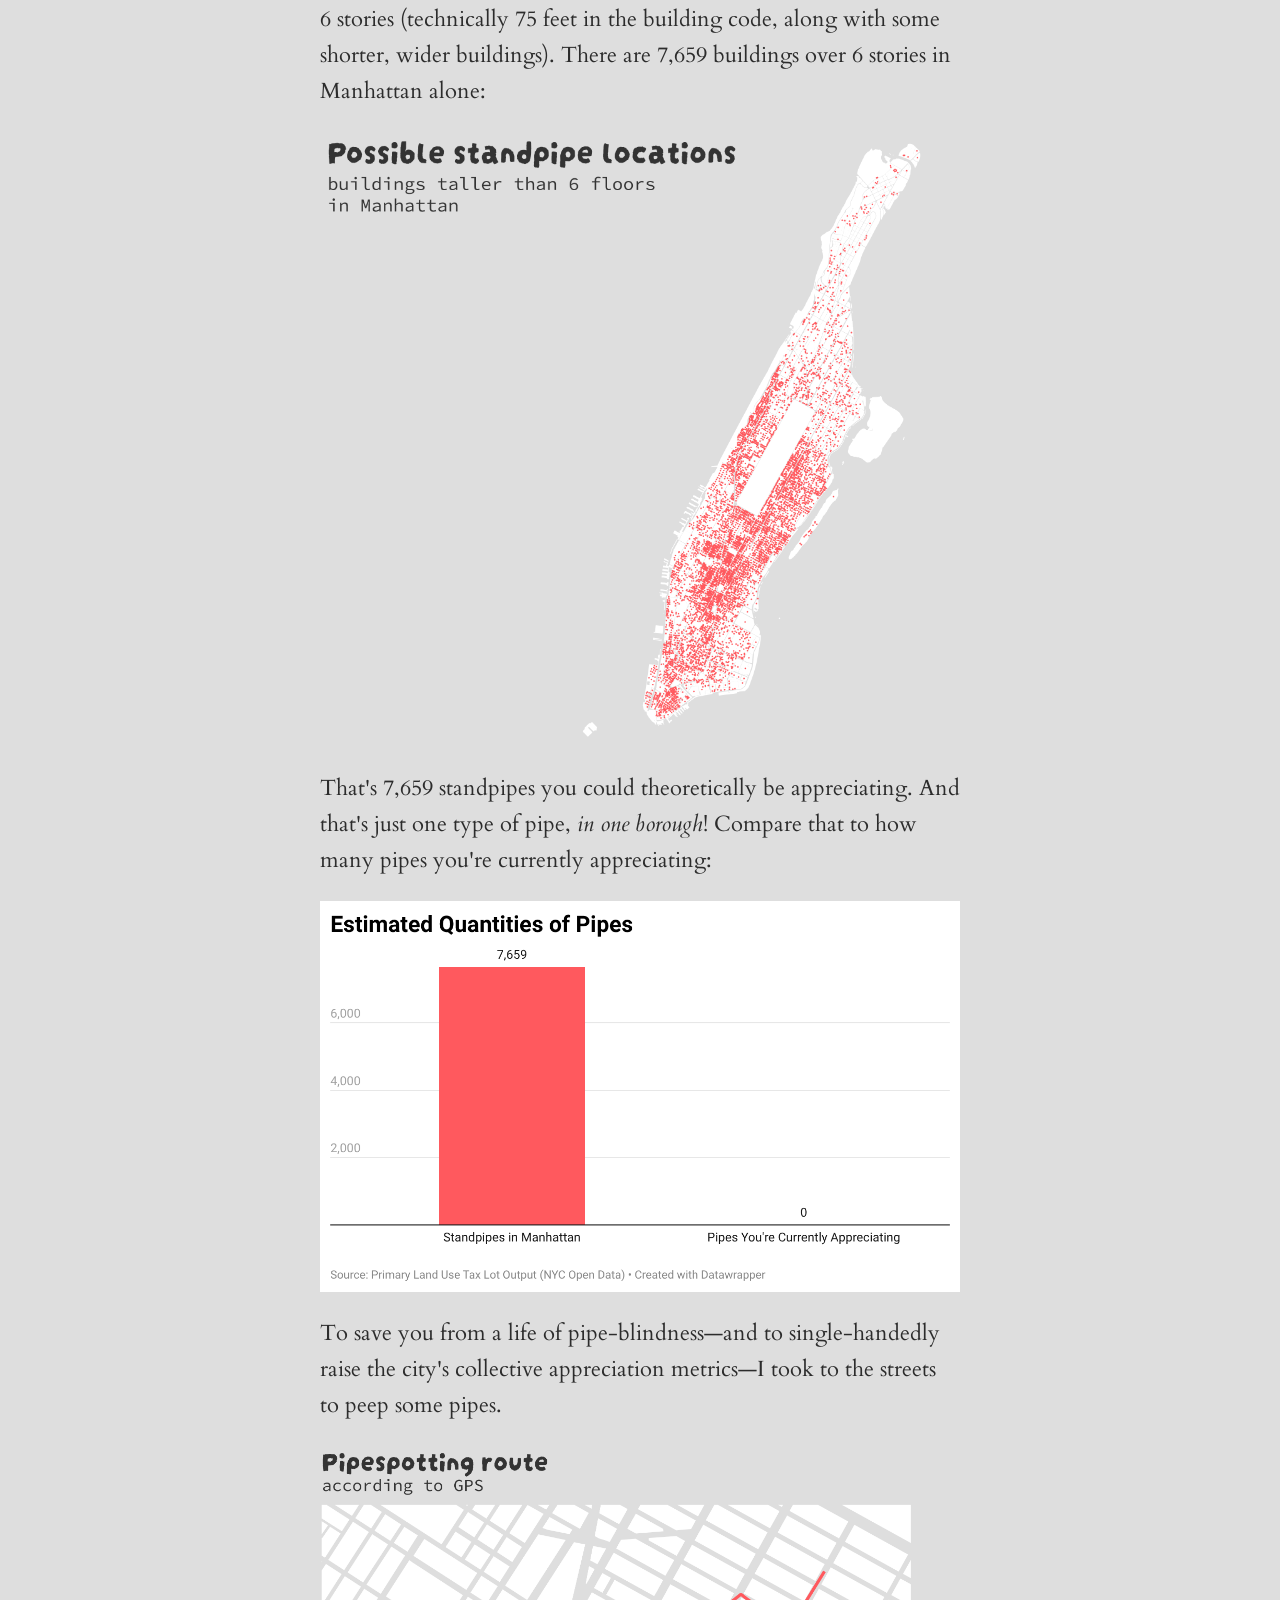
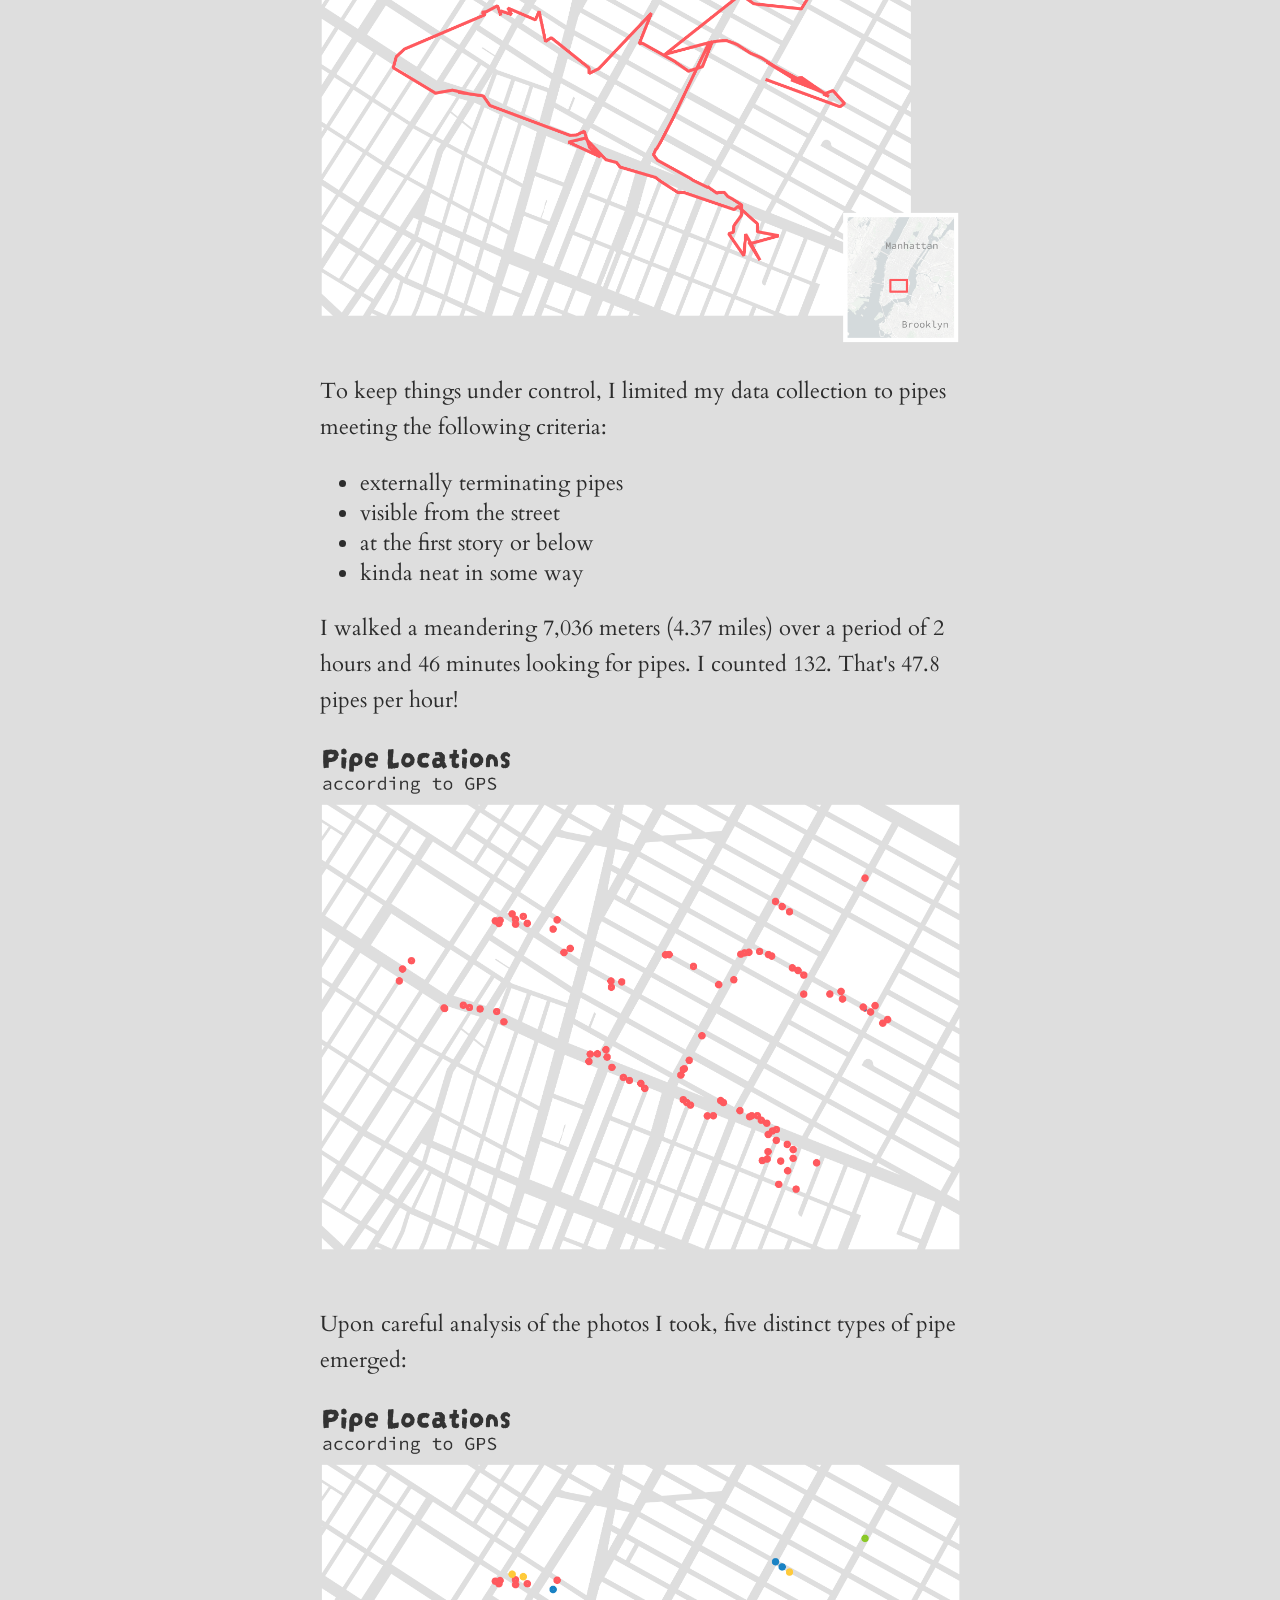
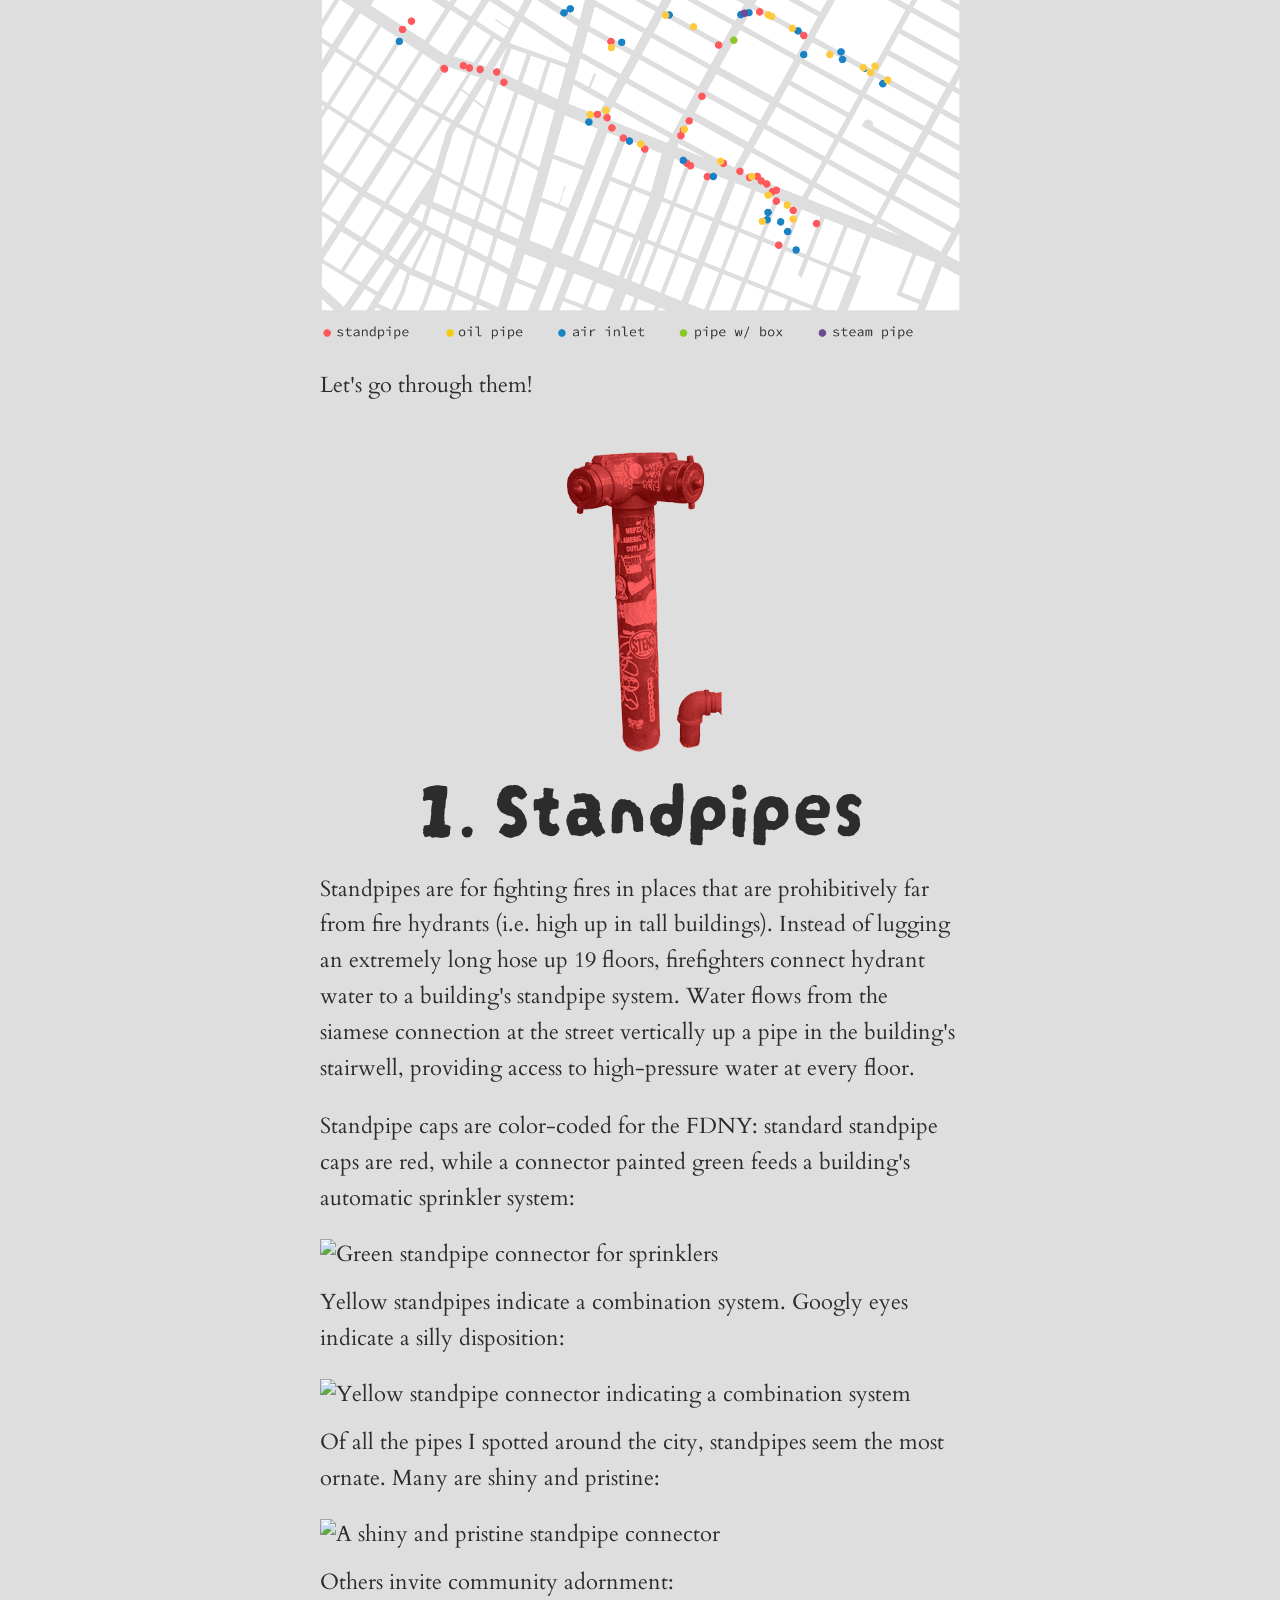
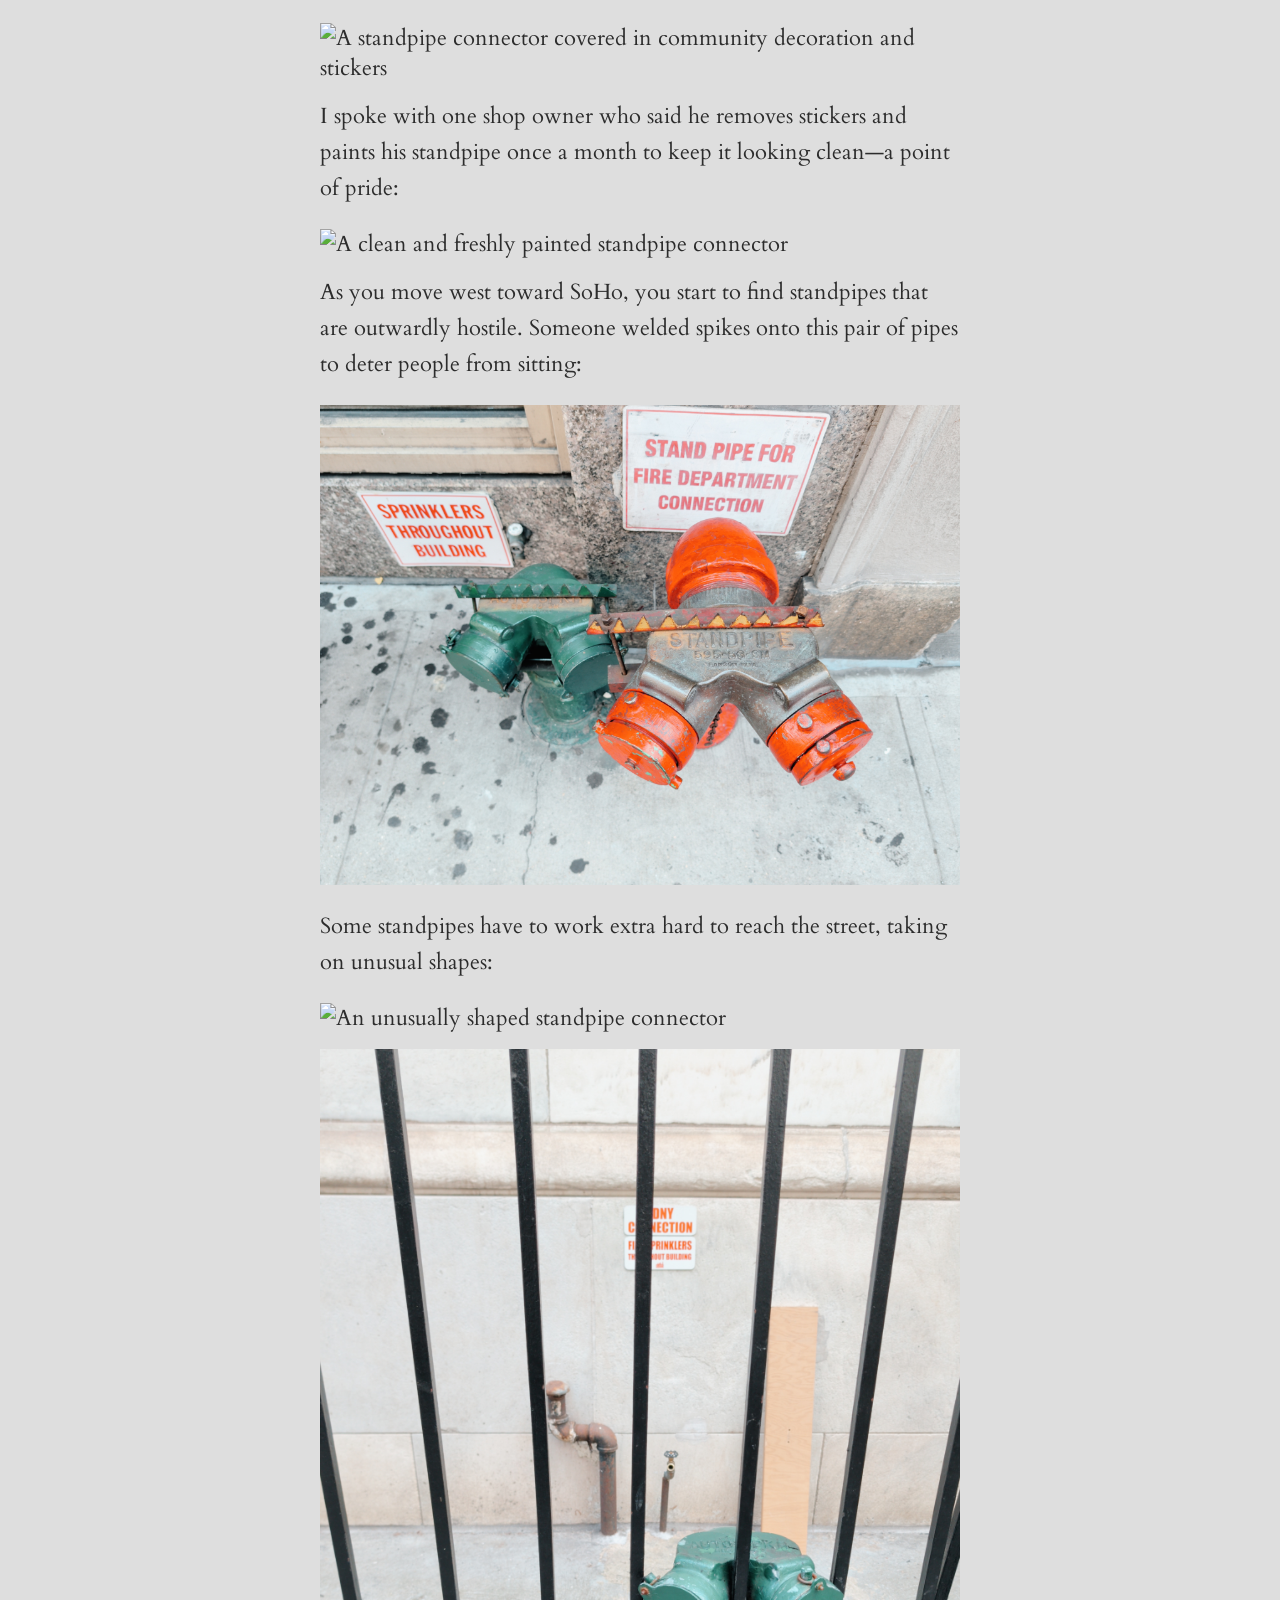
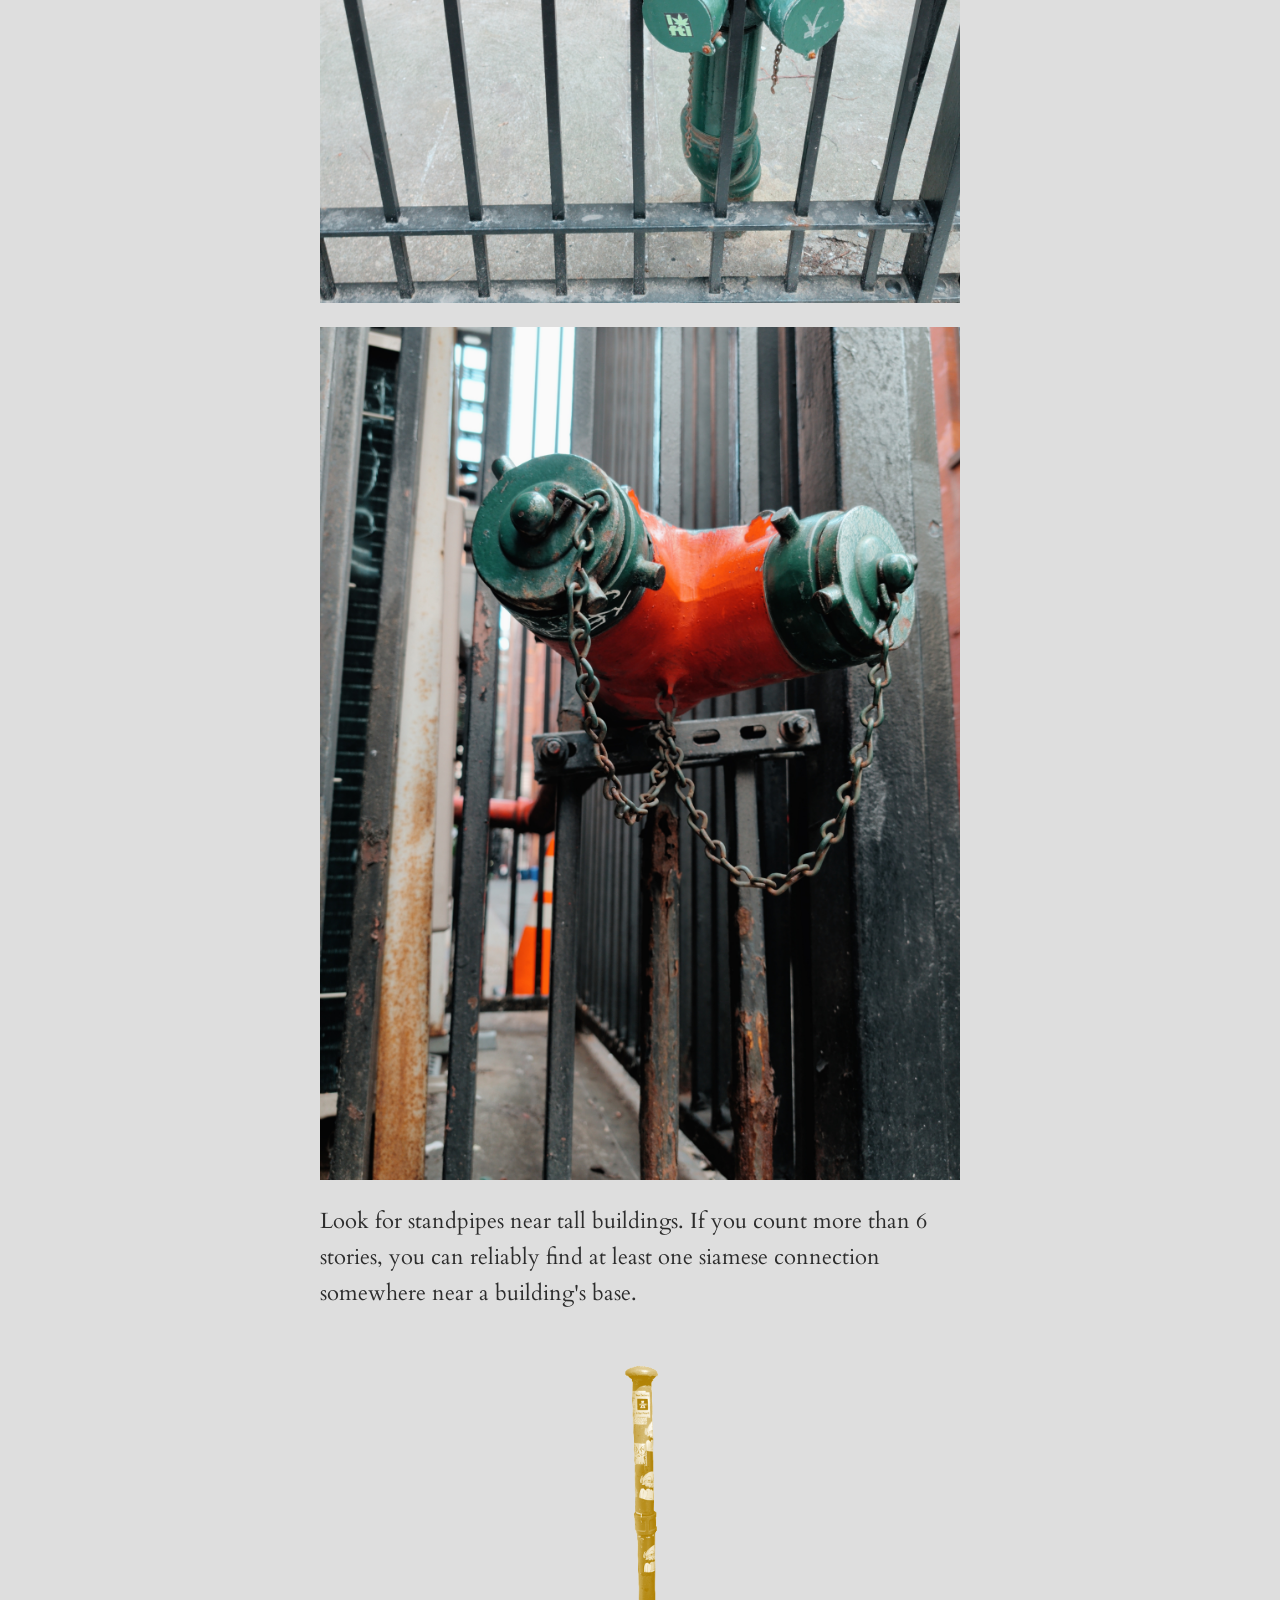
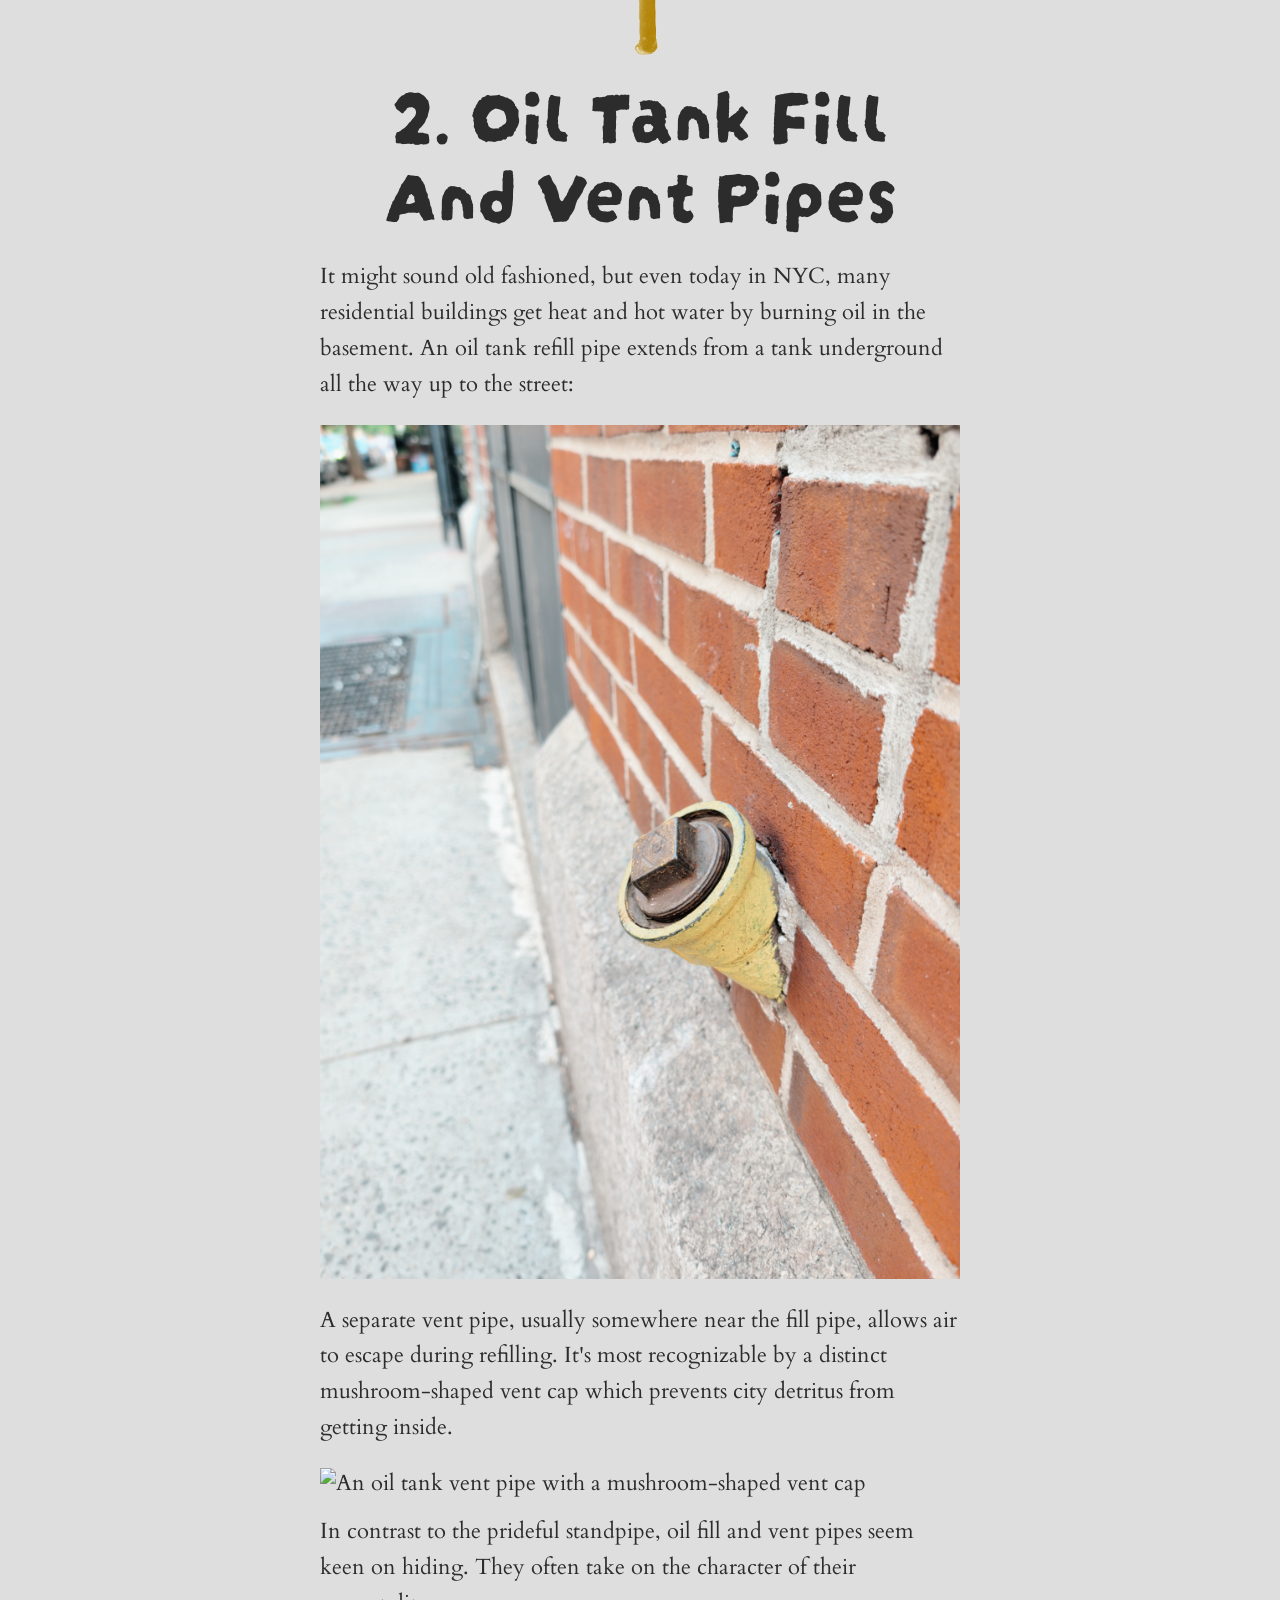
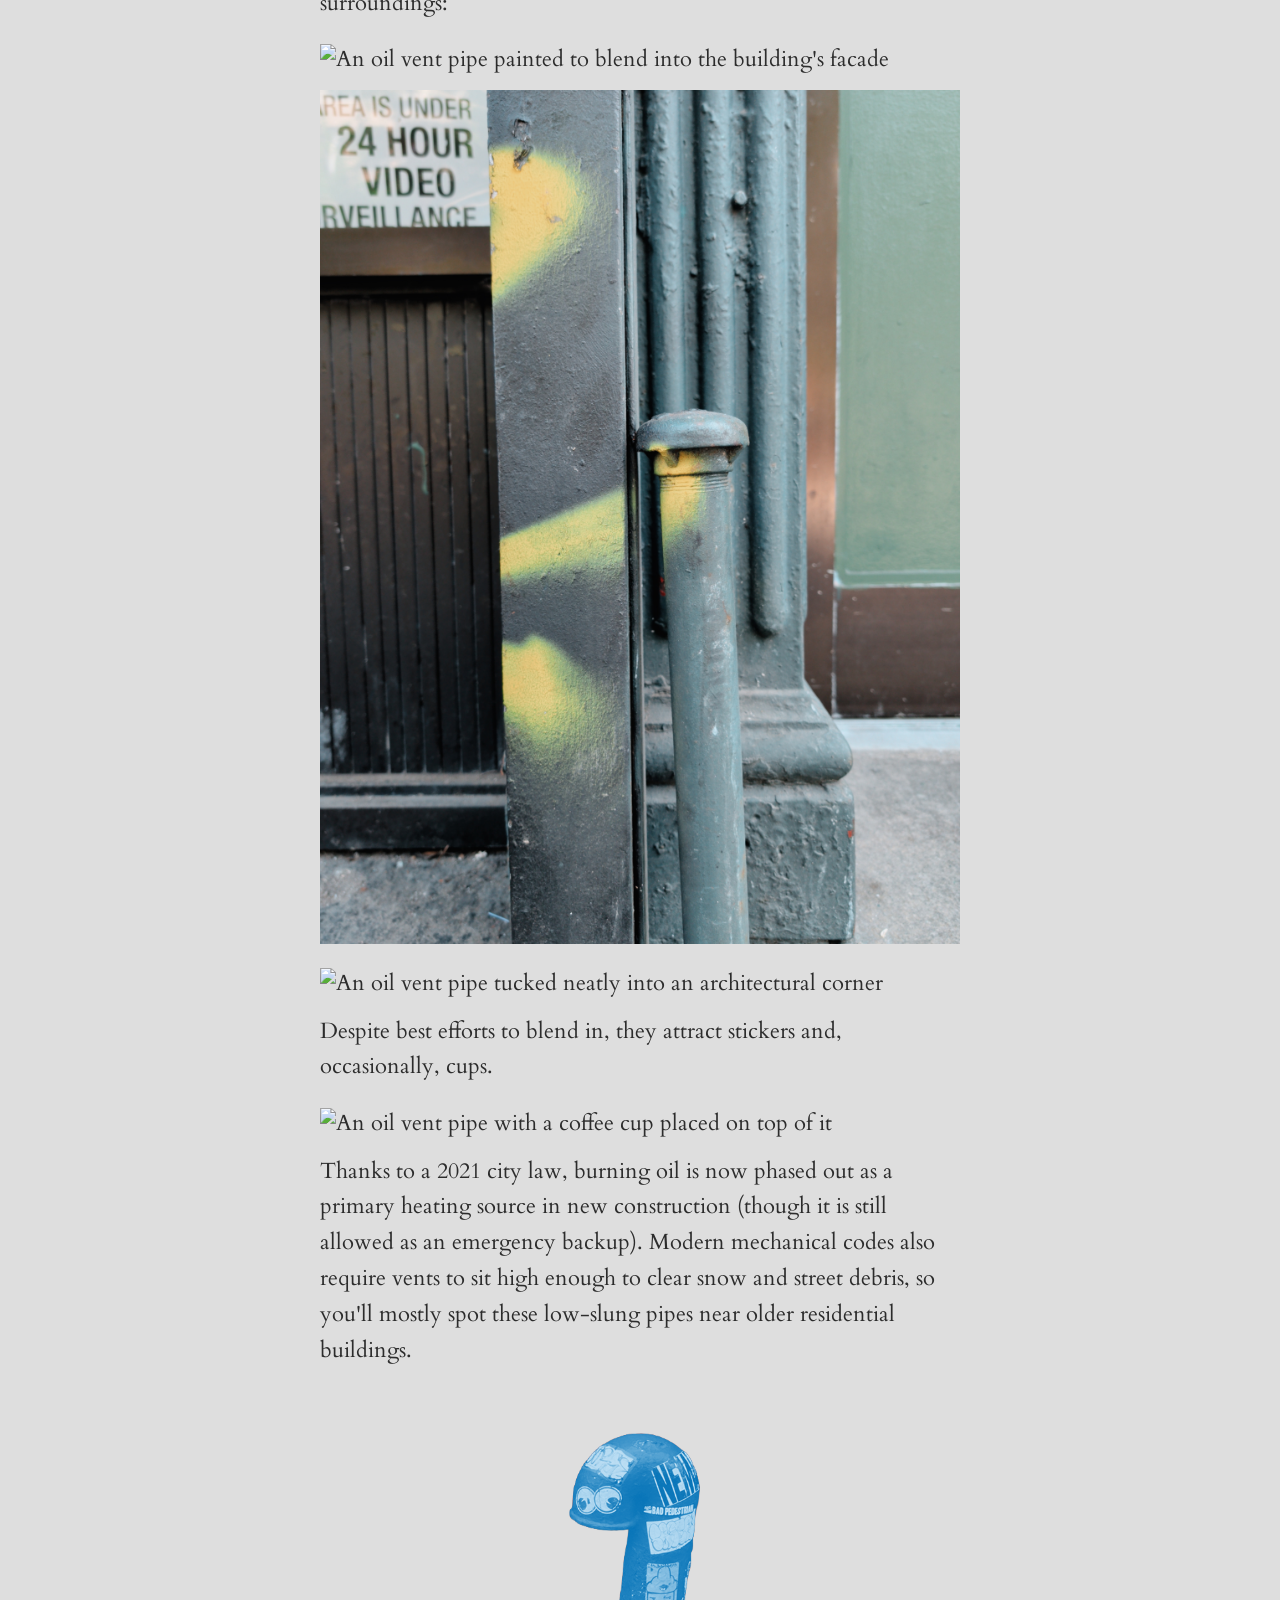
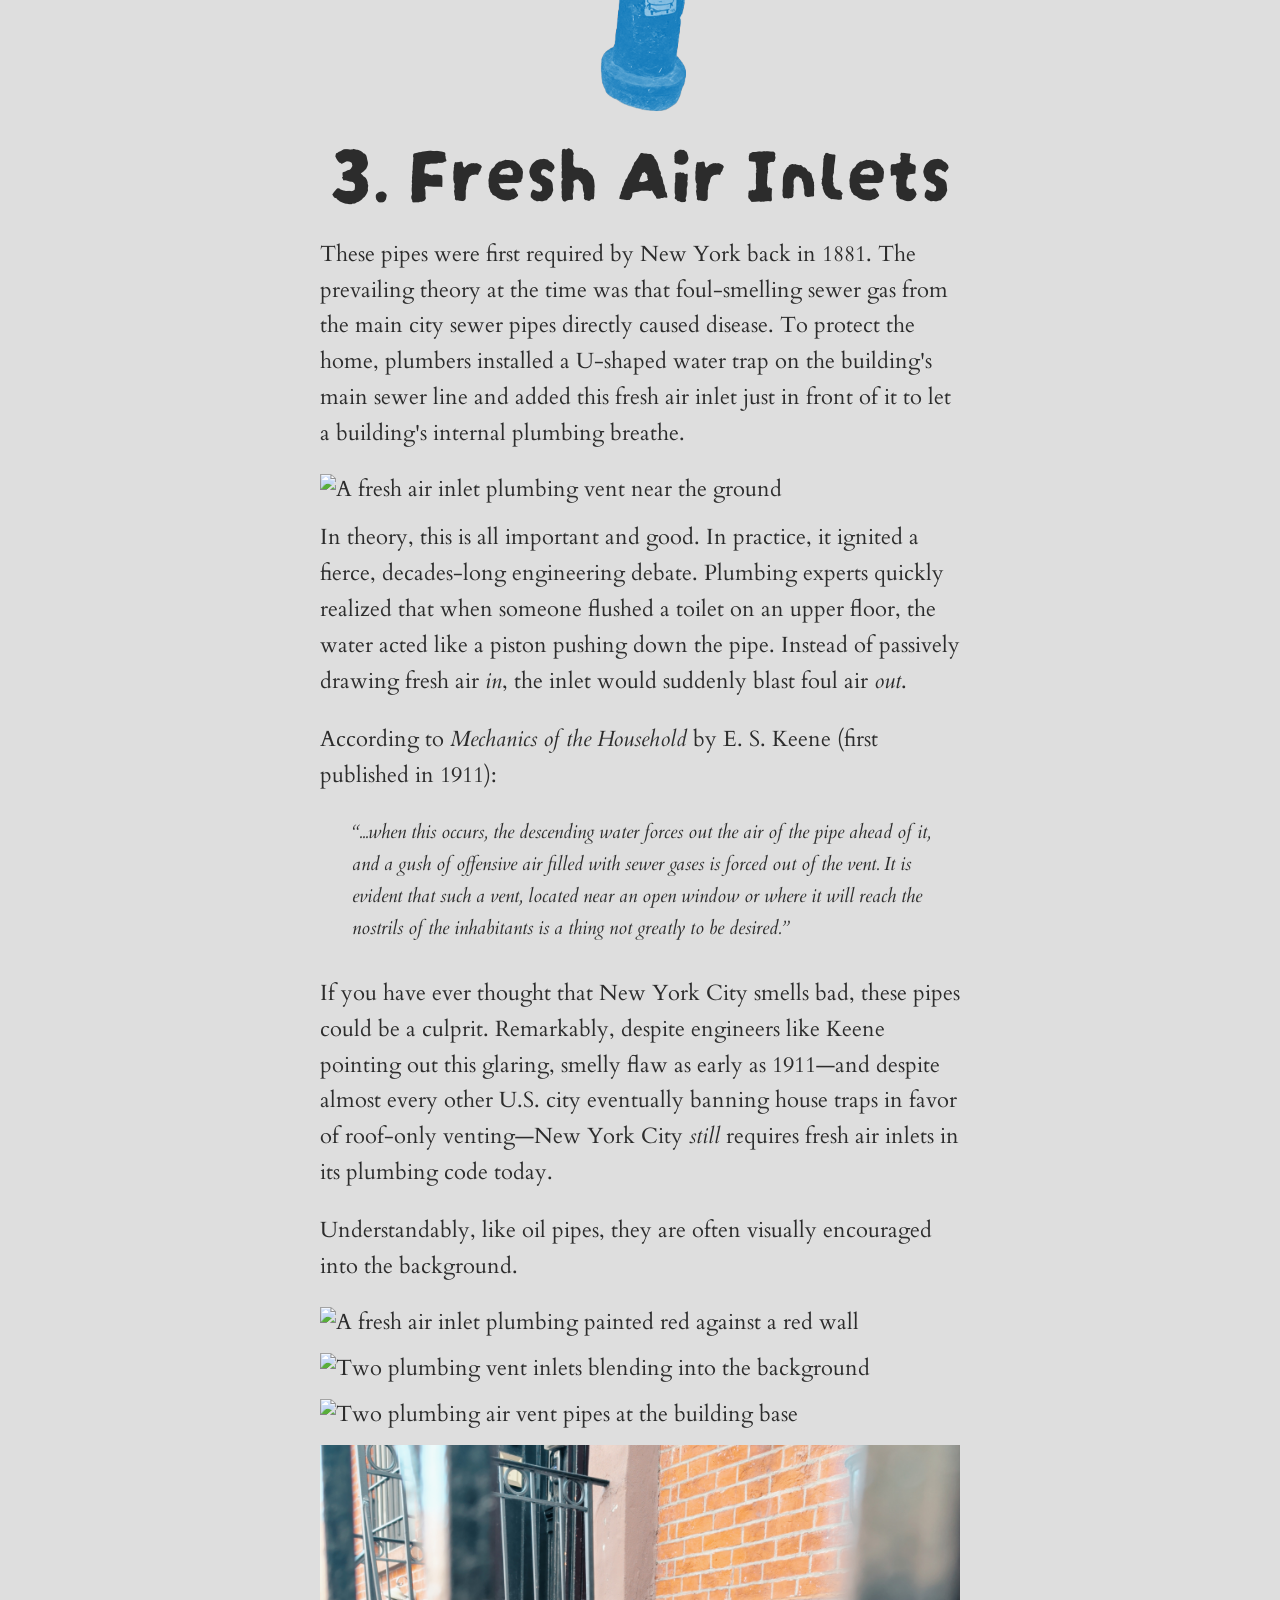
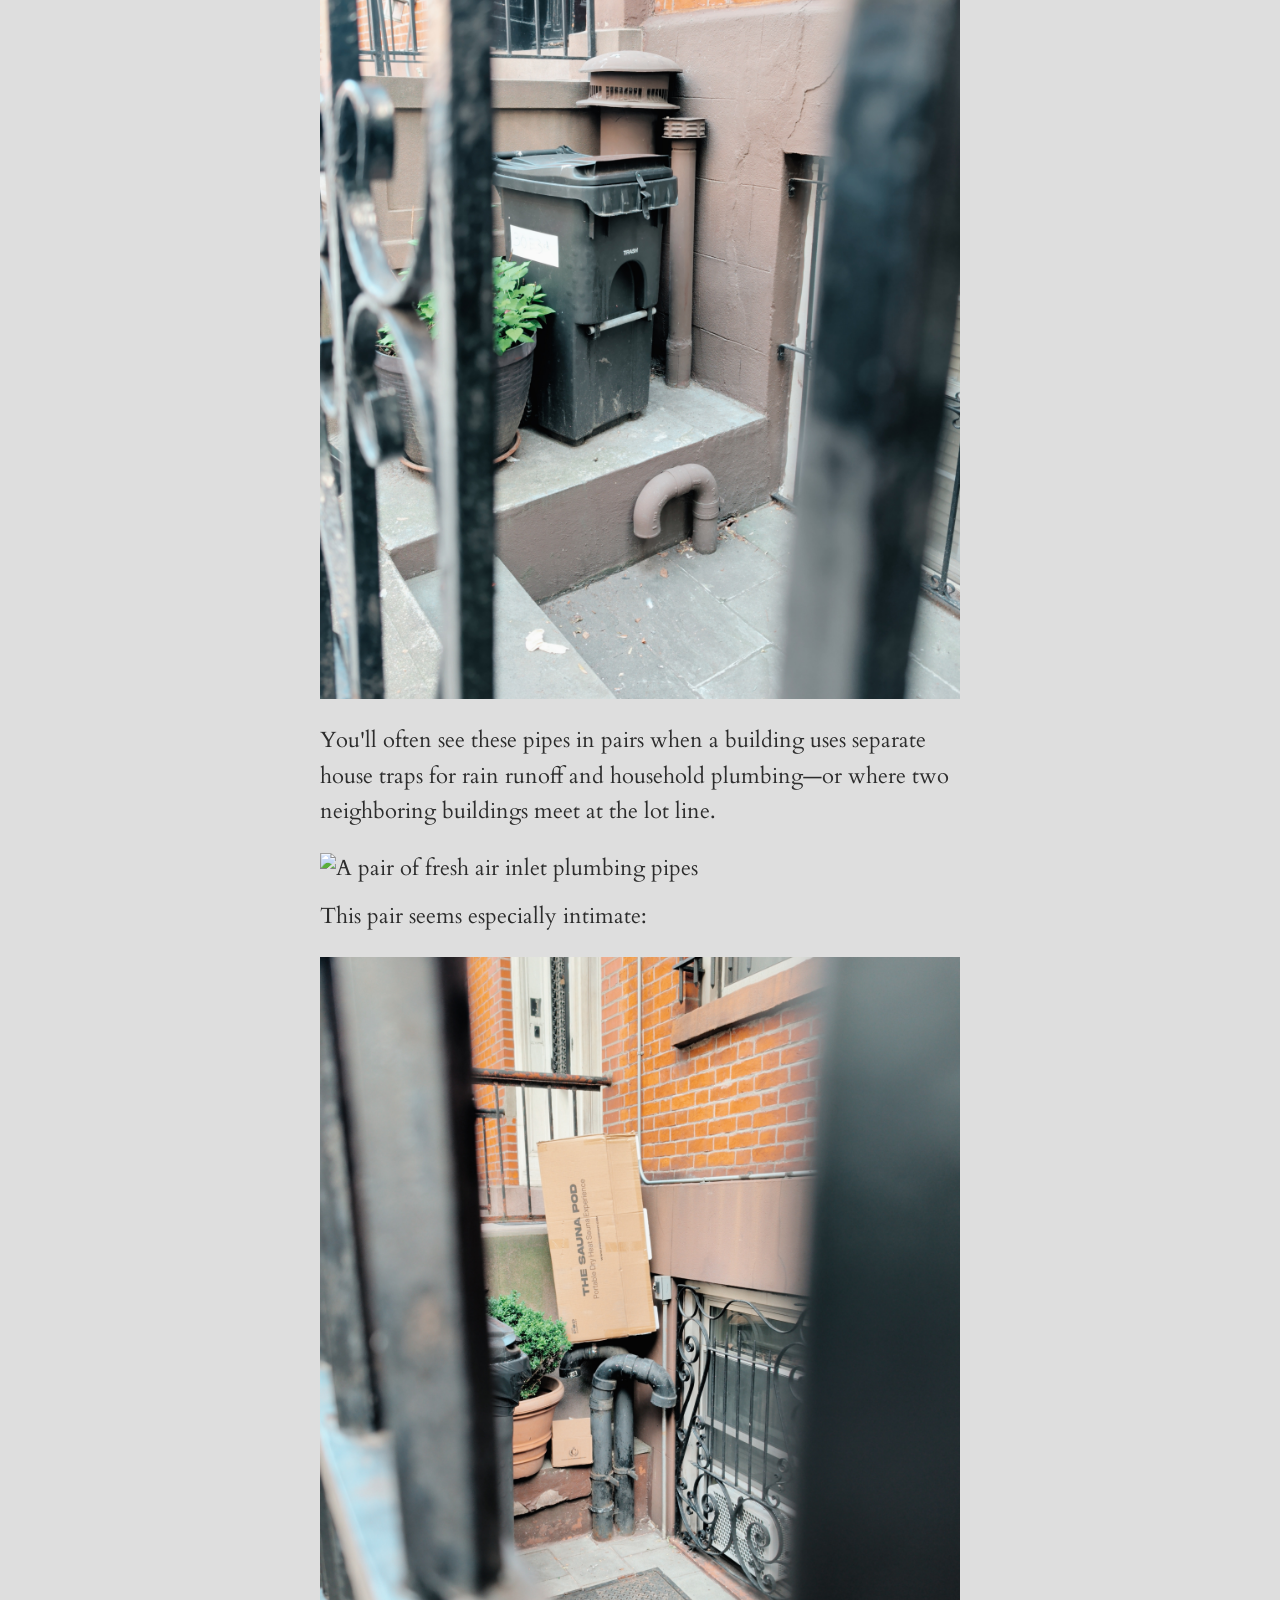
==== commit 8e31af2a: "copy tweaks" ====
--- a/docs/index.html
+++ b/docs/index.html
@@ -46,7 +46,7 @@
 
       <p>When he mentioned the sweetest things in life being free and right before your eyes, he was almost certainly talking about pipes.</p>
 
-      <p>Opportunities to pipe-spot are abundant. Standpipes, a type of pipe we'll examine below, are mandatory fixtures on buildings taller than 6 stories. There are 7,659 such buildings in Manhattan:</p>
+      <p>Opportunities to pipe-spot are abundant. Standpipes, a type of pipe we'll examine below, are mandatory fixtures on buildings taller than 6 stories (technically 75 feet in the building code, along with some shorter, wider buildings). There are 7,659 buildings over 6 stories in Manhattan alone:</p>
 
       <div class="inline-img">
           <img src="./assets/viz/buildings_taller_than_6_floors.png" alt="A map of buildings taller than 6 floors in Manhattan">
@@ -64,7 +64,7 @@
           <img src="./assets/viz/pipespotting_route.png" alt="Pipespotting Route, According to GPS">
       </div>
 
-      <p>To keep things under control, I limited my data collection to pipes meeting to the following criteria:</p>
+      <p>To keep things under control, I limited my data collection to pipes meeting the following criteria:</p>
       <ul>
           <li>externally terminating pipes</li>
           <li>visible from the street</li>
@@ -88,7 +88,7 @@
         </div>
       <p>Standpipes are for fighting fires in places that are prohibitively far from fire hydrants (i.e. high up in tall buildings). Instead of lugging an extremely long hose up 19 floors, firefighters connect hydrant water to a building's standpipe system. Water flows from the siamese connection at the street vertically up a pipe in the building's stairwell, providing access to high-pressure water at every floor.</p>
 
-      <p>Some standpipes connect water to a building's sprinkler system as well. If you see a standpipe connector painted green, it's for sprinklers:</p>
+      <p>Standpipe caps are color-coded for the FDNY: standard standpipe caps are red, while a connector painted green feeds a building's automatic sprinkler system:</p>
 
       <div class="inline-img">
           <img src="./assets/pipe_photos/PhotonCamera_20260625_152019.FL3.jpg" alt="Green standpipe connector for sprinklers">
@@ -112,13 +112,13 @@
           <img src="./assets/pipe_photos/PhotonCamera_20260625_150909.FL3.jpg" alt="A standpipe connector covered in community decoration and stickers">
       </div>
 
-      <p>I spoke with one shop owner who claimed he removes stickers and paints his standpipe once a month to keep it looking clean—a point of pride:</p>
+      <p>I spoke with one shop owner who said he removes stickers and paints his standpipe once a month to keep it looking clean—a point of pride:</p>
 
       <div class="inline-img">
           <img src="./assets/pipe_photos/PhotonCamera_20260625_142846.FL3.jpg" alt="A clean and freshly painted standpipe connector">
       </div>
 
-      <p>As you move west toward SoHo, you start to find standpipes that are outwardly hostile. Spikes are installed on this pair of pipes to deter people from sitting:</p>
+      <p>As you move west toward SoHo, you start to find standpipes that are outwardly hostile. Someone welded spikes onto this pair of pipes to deter people from sitting:</p>
 
       <div class="inline-img">
           <img src="./assets/pipe_photos/PhotonCamera_20260625_153240.FL3.jpg" alt="A standpipe with spikes installed to prevent sitting">
@@ -138,7 +138,7 @@
           <img src="./assets/pipe_photos/PhotonCamera_20260625_155312.FL3.jpg" alt="A standpipe custom fitted to its architectural surroundings">
       </div>
 
-      <p>Look for standpipes near tall buildings. If you count more than 6 stories, you can reliably find at least one siamese connection somewhere near a buildings' base.</p>
+      <p>Look for standpipes near tall buildings. If you count more than 6 stories, you can reliably find at least one siamese connection somewhere near a building's base.</p>
 
           <div class="pipe-section-heading">
           <img class="pipe-section-img" src="./assets/gfx/oil_heading.png" alt="" style="max-height: 300px;">
@@ -177,28 +177,28 @@
           <img src="./assets/pipe_photos/PhotonCamera_20260625_142518.FL3.jpg" alt="An oil vent pipe with a coffee cup placed on top of it">
       </div>
 
-      <p>The combustion of oil is now prohibited as a primary heating source in new construction (though it is still allowed as a backup). Modern building codes also now require that vents terminate much higher from the street surface, so you'll be more likely to spot these old-fashioned pipes near older residential buildings.</p>
+      <p>Thanks to a 2021 city law, burning oil is now phased out as a primary heating source in new construction (though it is still allowed as an emergency backup). Modern mechanical codes also require vents to sit high enough to clear snow and street debris, so you'll mostly spot these low-slung pipes near older residential buildings.</p>
 
         <div class="pipe-section-heading">
           <img class="pipe-section-img" src="./assets/gfx/air_heading.png" alt="" style="max-height: 300px;">
           <h2>3. Fresh Air Inlets</h2>
         </div>
 
-<p>These pipes were first required by the city back in 1881. The prevailing theory at the time was that foul-smelling sewer gas from the main city sewer pipes directly caused disease. To protect the home, plumbers installed a trap on the sewer line and added this fresh air inlet just in front of it to let a building's internal plumbing breathe.</p>
+<p>These pipes were first required by New York back in 1881. The prevailing theory at the time was that foul-smelling sewer gas from the main city sewer pipes directly caused disease. To protect the home, plumbers installed a U-shaped water trap on the building's main sewer line and added this fresh air inlet just in front of it to let a building's internal plumbing breathe.</p>
 
       <div class="inline-img">
           <img src="./assets/pipe_photos/PhotonCamera_20260625_150638.FL3.jpg" alt="A fresh air inlet plumbing vent near the ground">
       </div>
 
-      <p>In theory, this is all important and good. In practice, it ignited a fierce, decades-long engineering debate. Experts quickly realized that when someone flushed a toilet on an upper floor, the water acted like a piston pushing down the pipe. Instead of passively drawing fresh air <em>in</em>, the inlet would suddenly blast foul air <em>out</em>. </p>
-
-      <p>According to <em>Mechanics of the Household</em> by E. S. Keene (published in 1911):</p>
+      <p>In theory, this is all important and good. In practice, it ignited a fierce, decades-long engineering debate. Plumbing experts quickly realized that when someone flushed a toilet on an upper floor, the water acted like a piston pushing down the pipe. Instead of passively drawing fresh air <em>in</em>, the inlet would suddenly blast foul air <em>out</em>. </p>
+
+      <p>According to <em>Mechanics of the Household</em> by E. S. Keene (first published in 1911):</p>
 
       <blockquote>
-        “...the descending water forces out the air of the pipe ahead of it, and a gush of offensive air filled with sewer gases is forced out of the vent. It is evident that such a vent, located near an open window or where it will reach the nostrils of the inhabitants is a thing not greatly to be desired.”
+        “...when this occurs, the descending water forces out the air of the pipe ahead of it, and a gush of offensive air filled with sewer gases is forced out of the vent. It is evident that such a vent, located near an open window or where it will reach the nostrils of the inhabitants is a thing not greatly to be desired.”
       </blockquote>
 
-      <p>If you have ever thought that New York City smells bad, these pipes could be a culprit. Remarkably, despite experts like Keene pointing out this glaring, smelly flaw as early as 1911, bureaucratic inertia and squabbling factions of plumbers kept the fresh air inlet in the city's building code until 1960.</p> 
+      <p>If you have ever thought that New York City smells bad, these pipes could be a culprit. Remarkably, despite engineers like Keene pointing out this glaring, smelly flaw as early as 1911—and despite almost every other U.S. city eventually banning house traps in favor of roof-only venting—New York City <em>still</em> requires fresh air inlets in its plumbing code today.</p> 
       
       <p>Understandably, like oil pipes, they are often visually encouraged into the background.</p>
 
@@ -218,7 +218,7 @@
           <img src="./assets/pipe_photos/PhotonCamera_20260625_160235.FL3.jpg" alt="Another plumbing vent inlet on the sidewalk">
       </div>
 
-      <p>You'll often see these pipes in pairs, indicating separate systems for venting rain runoff and household plumbing into the city sewer.</p>
+      <p>You'll often see these pipes in pairs when a building uses separate house traps for rain runoff and household plumbing—or where two neighboring buildings meet at the lot line.</p>
 
       <div class="inline-img">
           <img src="./assets/pipe_photos/PhotonCamera_20260625_135822.FL3.jpg" alt="A pair of fresh air inlet plumbing pipes">
@@ -230,14 +230,14 @@
           <img src="./assets/pipe_photos/PhotonCamera_20260625_160250.FL3.jpg" alt="An intimate pair of intertwining plumbing vent pipes side by side">
       </div>
 
-      <p>Despite their offensive purpose, they are nearly ubiquitous near buildings built or renovated before 1960, when they were last required by city's plumbing code. Nowadays, everything vents up on the roof–out of smelling range, out of mind.</p>
+      <p>Why do you mostly see the curved pipes outside older buildings? Because the city code gives plumbers two choices: a curved "return bend" pipe sticking out of the ground, or a flat perforated grate set flush into the wall. Newer buildings almost always opt for the subtle wall grate, leaving the classic sidewalk snorkel as a hallmark of vintage New York buildings.</p>
 
         <div class="pipe-section-heading">
           <img class="pipe-section-img" src="./assets/gfx/box_heading.png" alt="" style="max-height: 300px;">
           <h2>4. Pipes With Boxes on Top of Them</h2>
         </div>
 
-      <p>At first, I thought this was just a weird storage solution someone DIY'd outside of a bodega. After spotting a second one, I decided to investigate. Opening the lid, in addition to some garbage, I found an oil fill pipe inside! Maybe it doesn't deserve its own category after all! Why the extra security though? We may never know.</p>
+      <p>At first, I thought this was just a weird storage solution someone DIY'd outside of a bodega. After spotting a second one, I decided to investigate. Opening the lid, in addition to some garbage, I found an oil fill pipe inside! Maybe it doesn't deserve its own category after all! Why the extra security though? A hinged box keeps passersby from treating the pipe cap like a miniature trash can—and, when padlocked, stops anyone from tampering with the building's fuel supply.</p>
 
       <div class="inline-img">
           <img src="./assets/pipe_photos/PhotonCamera_20260625_163630.FL3.jpg" alt="A mysterious pipe with a box structure on top of it">
--- a/docs/styles.css
+++ b/docs/styles.css
@@ -17,6 +17,10 @@
     background-color: #dedede;
     font-family: "Cardo", sans-serif;
     color: #2C2C2C;
+}
+
+body {
+    width: 100vw;
 }
 
     .content {
@@ -70,7 +74,7 @@
         display: flex;
         align-items: center;
         justify-content: center;
-        width: 100vw;
+        width: 100%;
         margin: auto;
         text-align: center;
         flex-direction: column;
@@ -78,8 +82,8 @@
 
     .header{
         margin-top:4rem;
-        width: 30rem;
-        max-width: 640px;
+        width: 100%;
+        max-width: 440px;
     }
 
     .full-width-img {
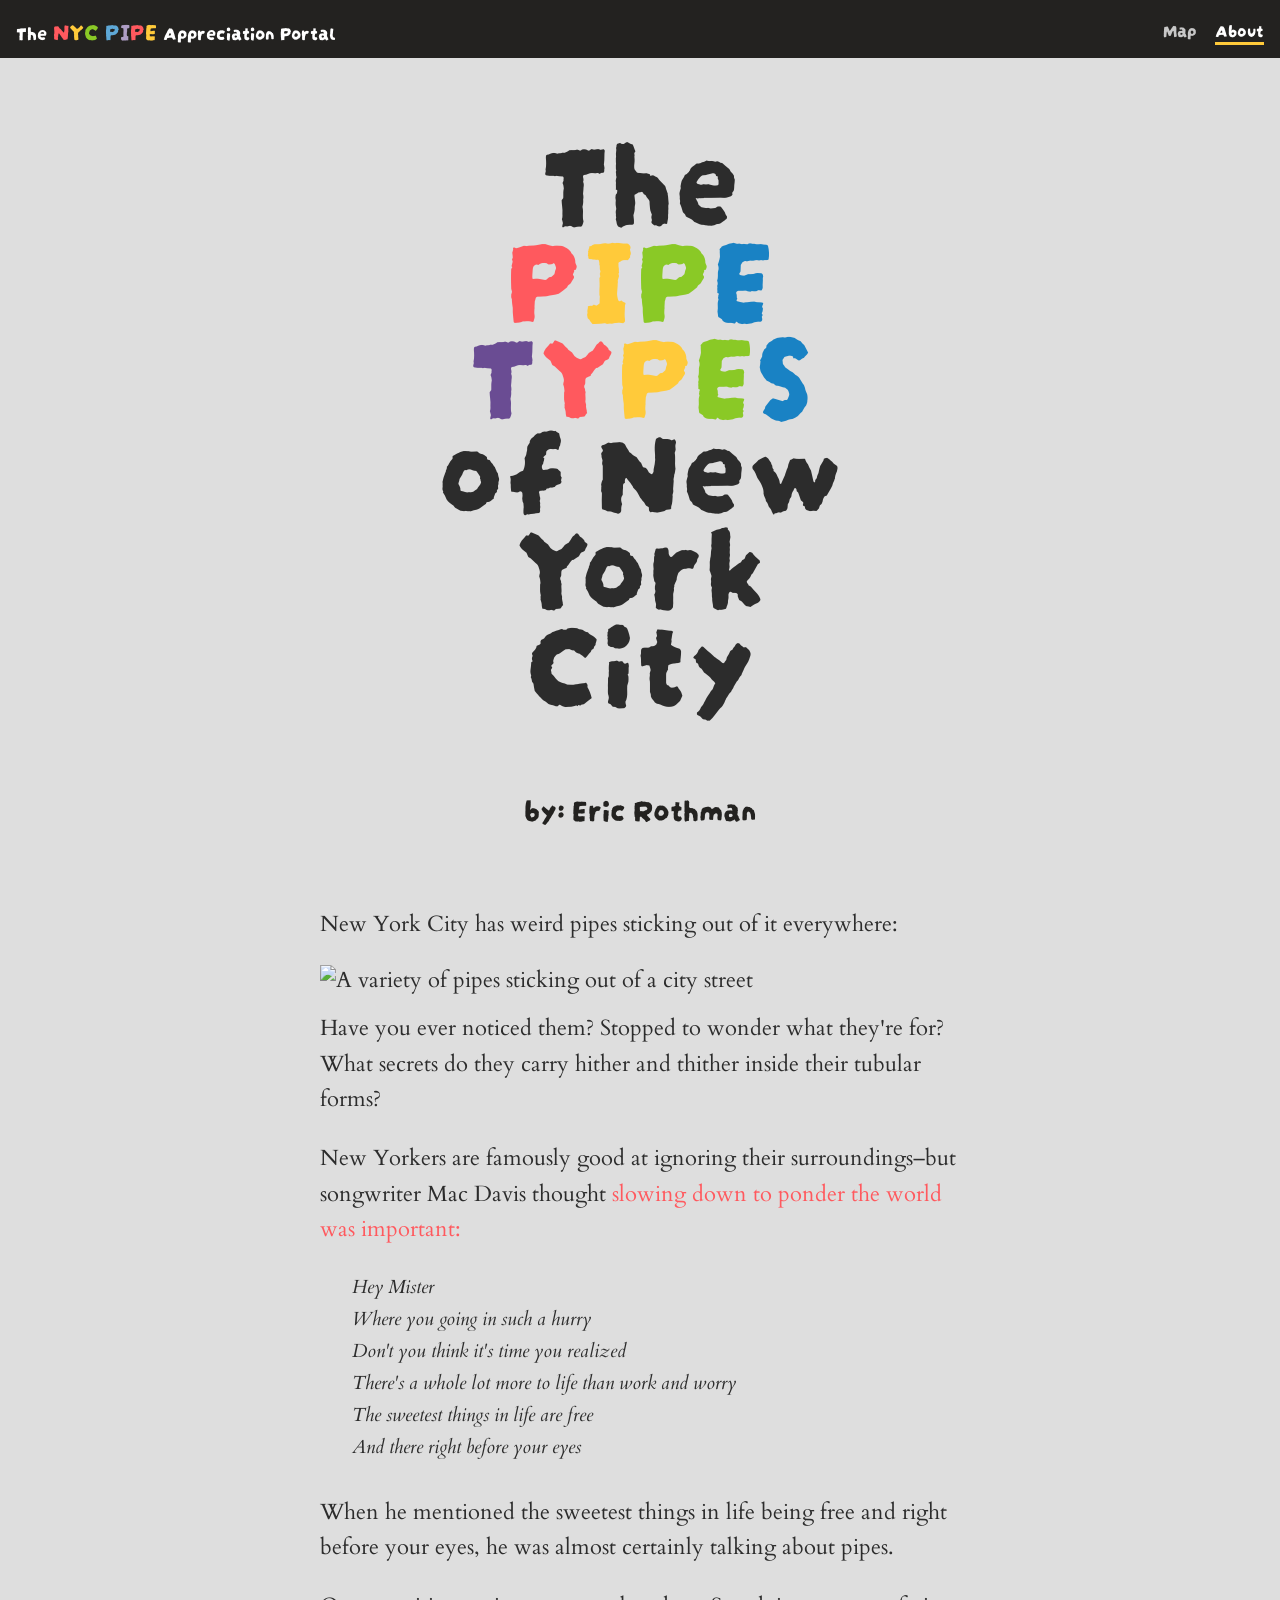
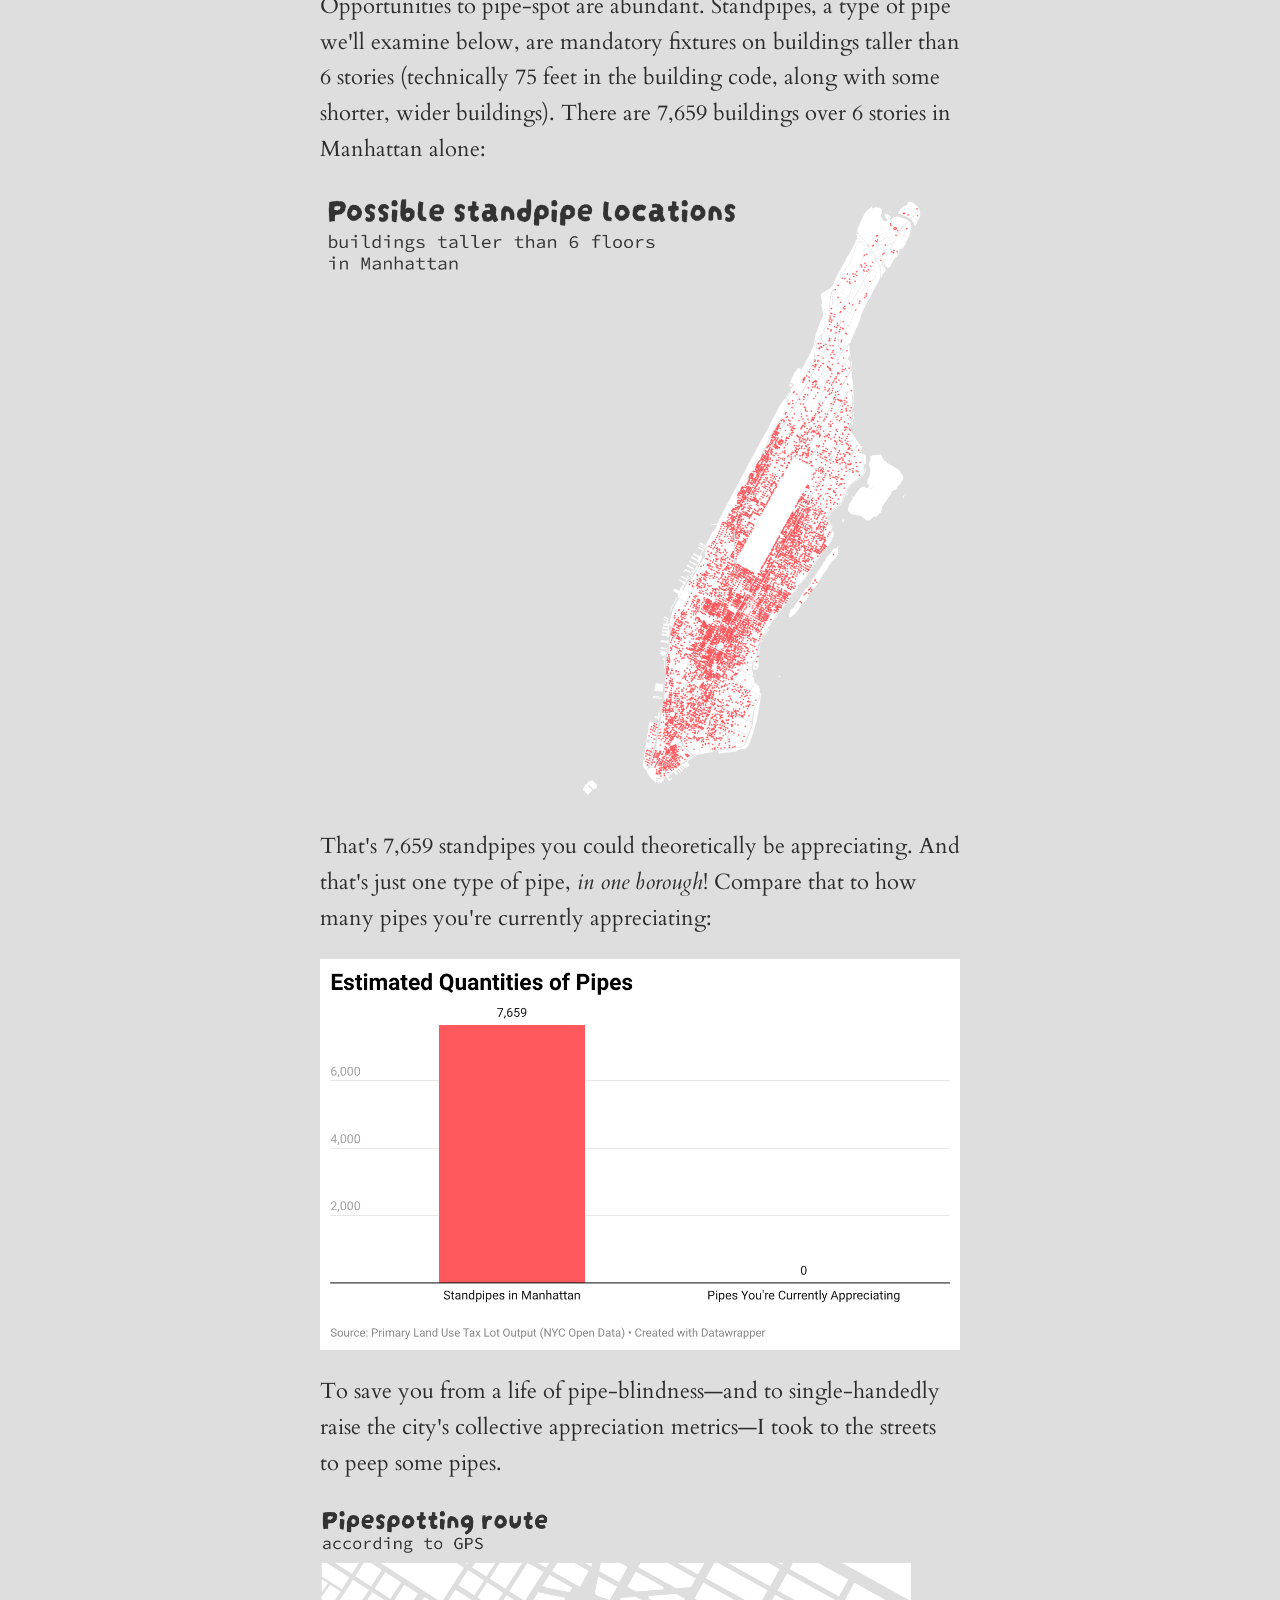
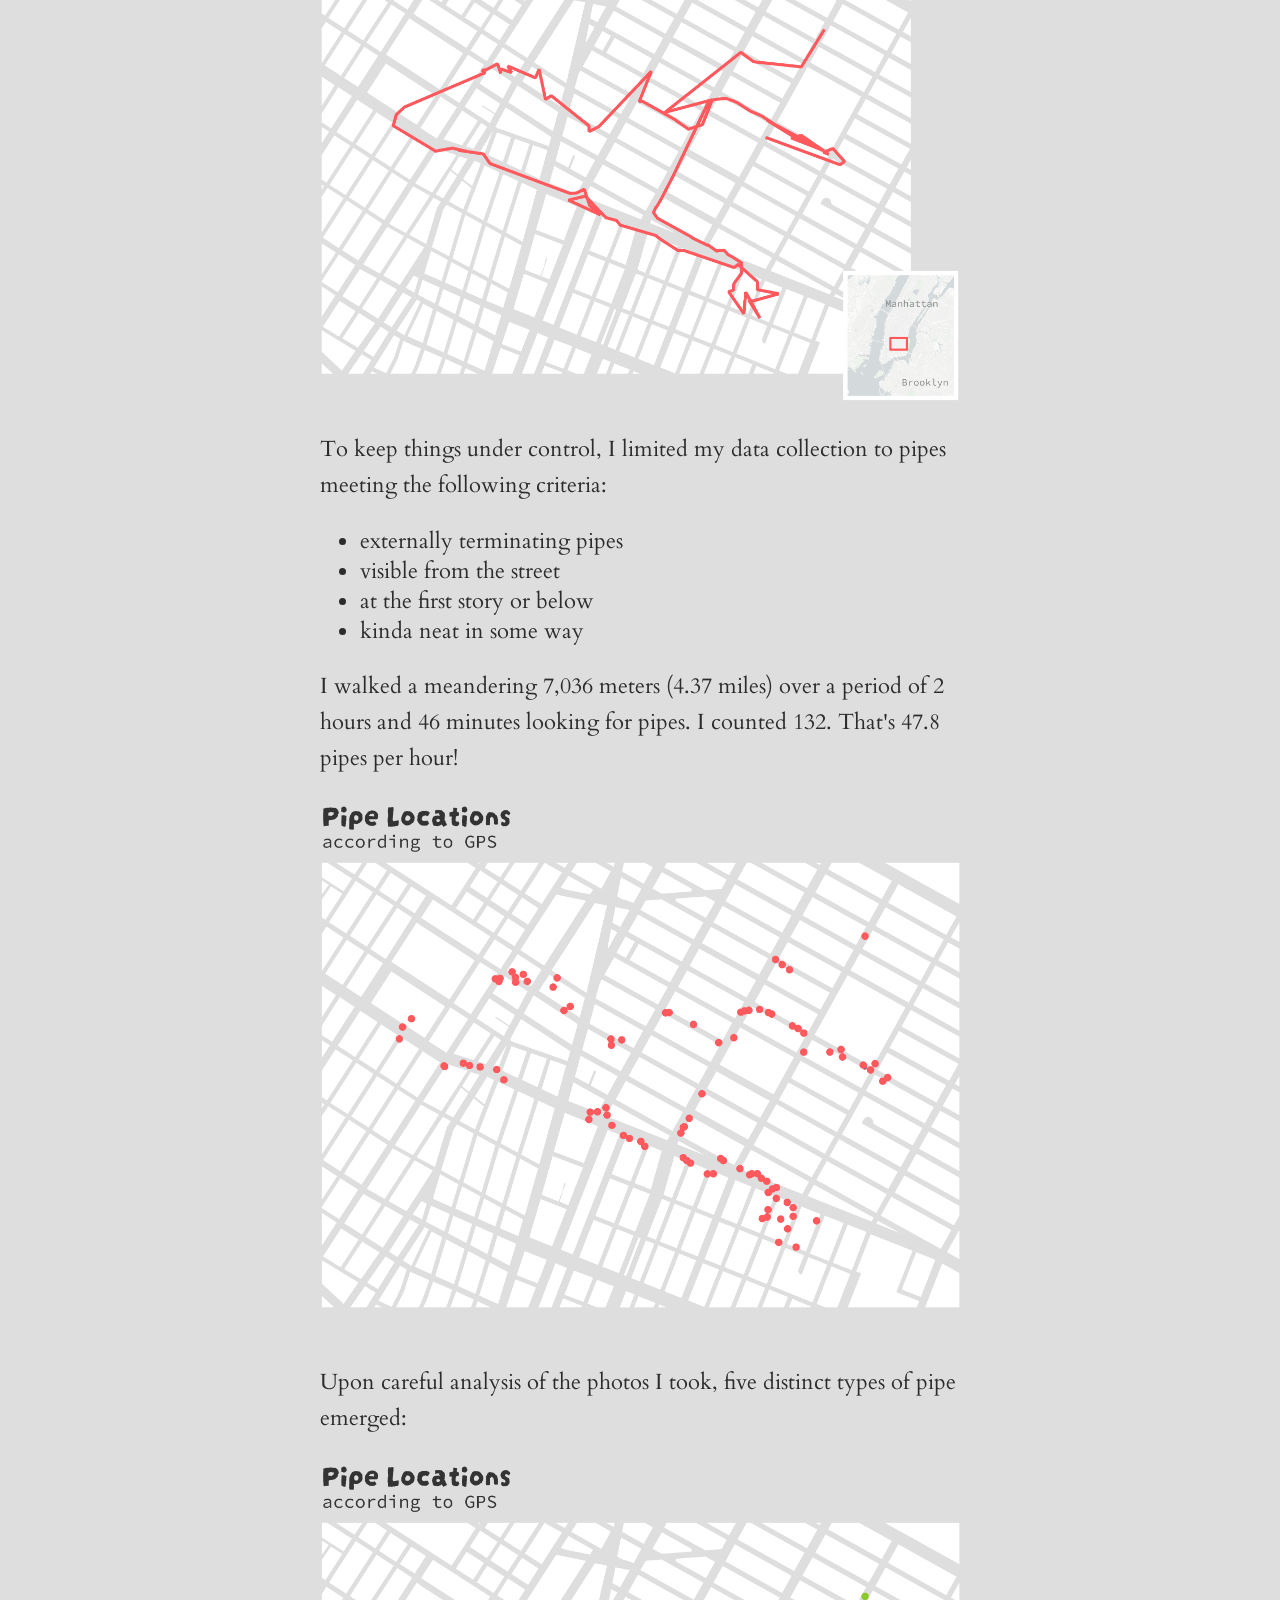
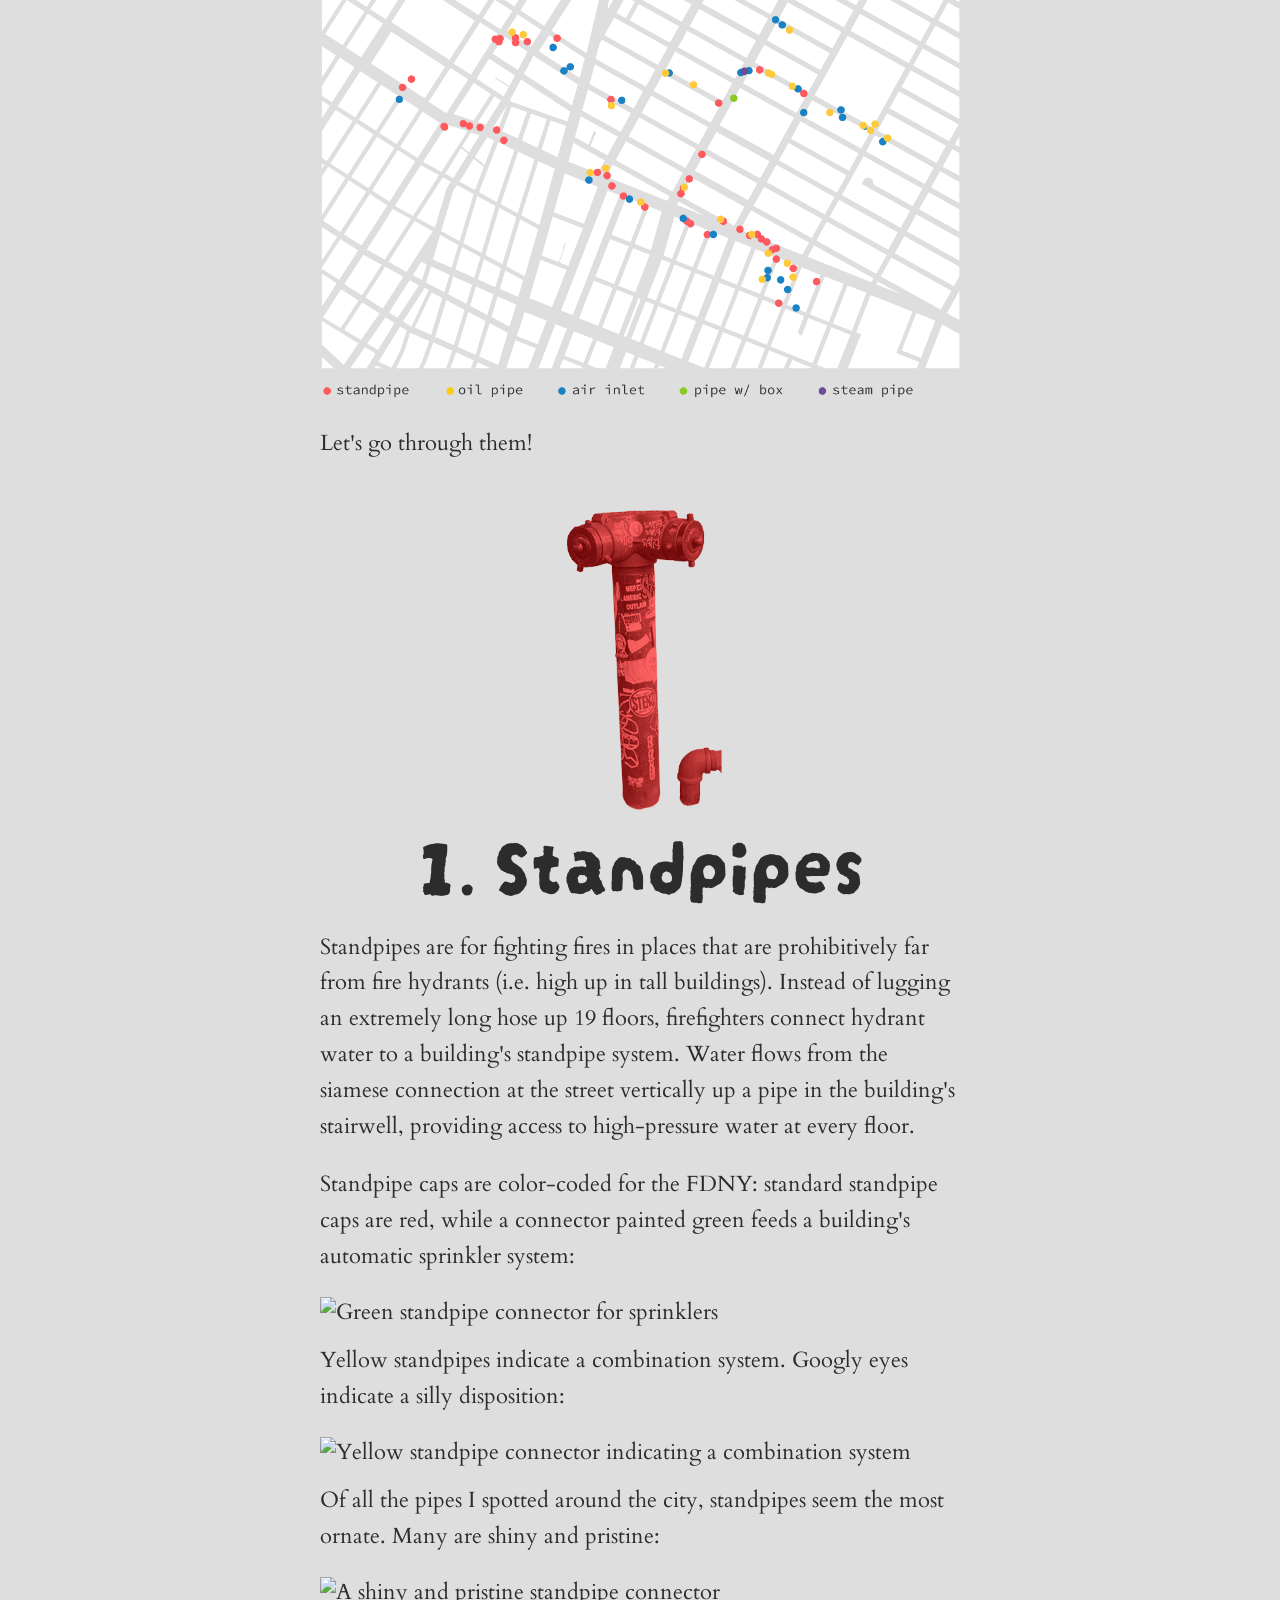
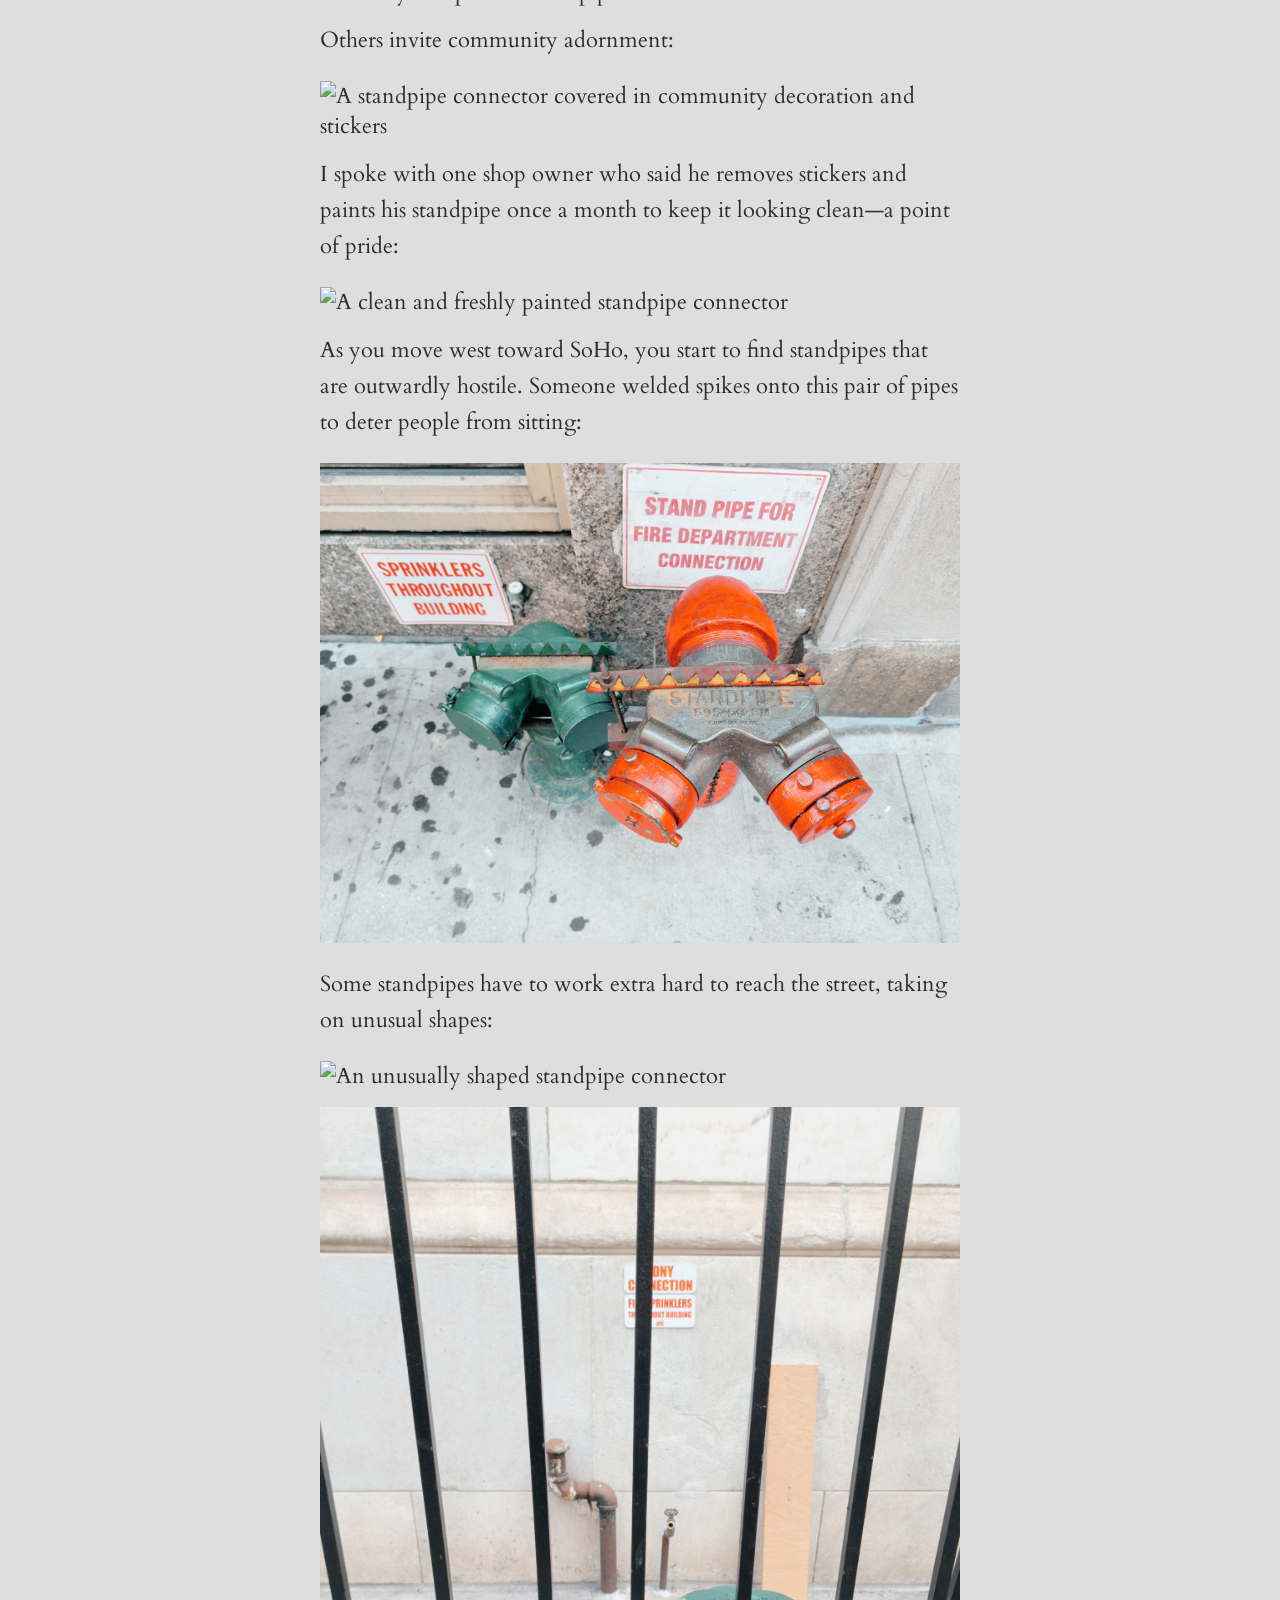
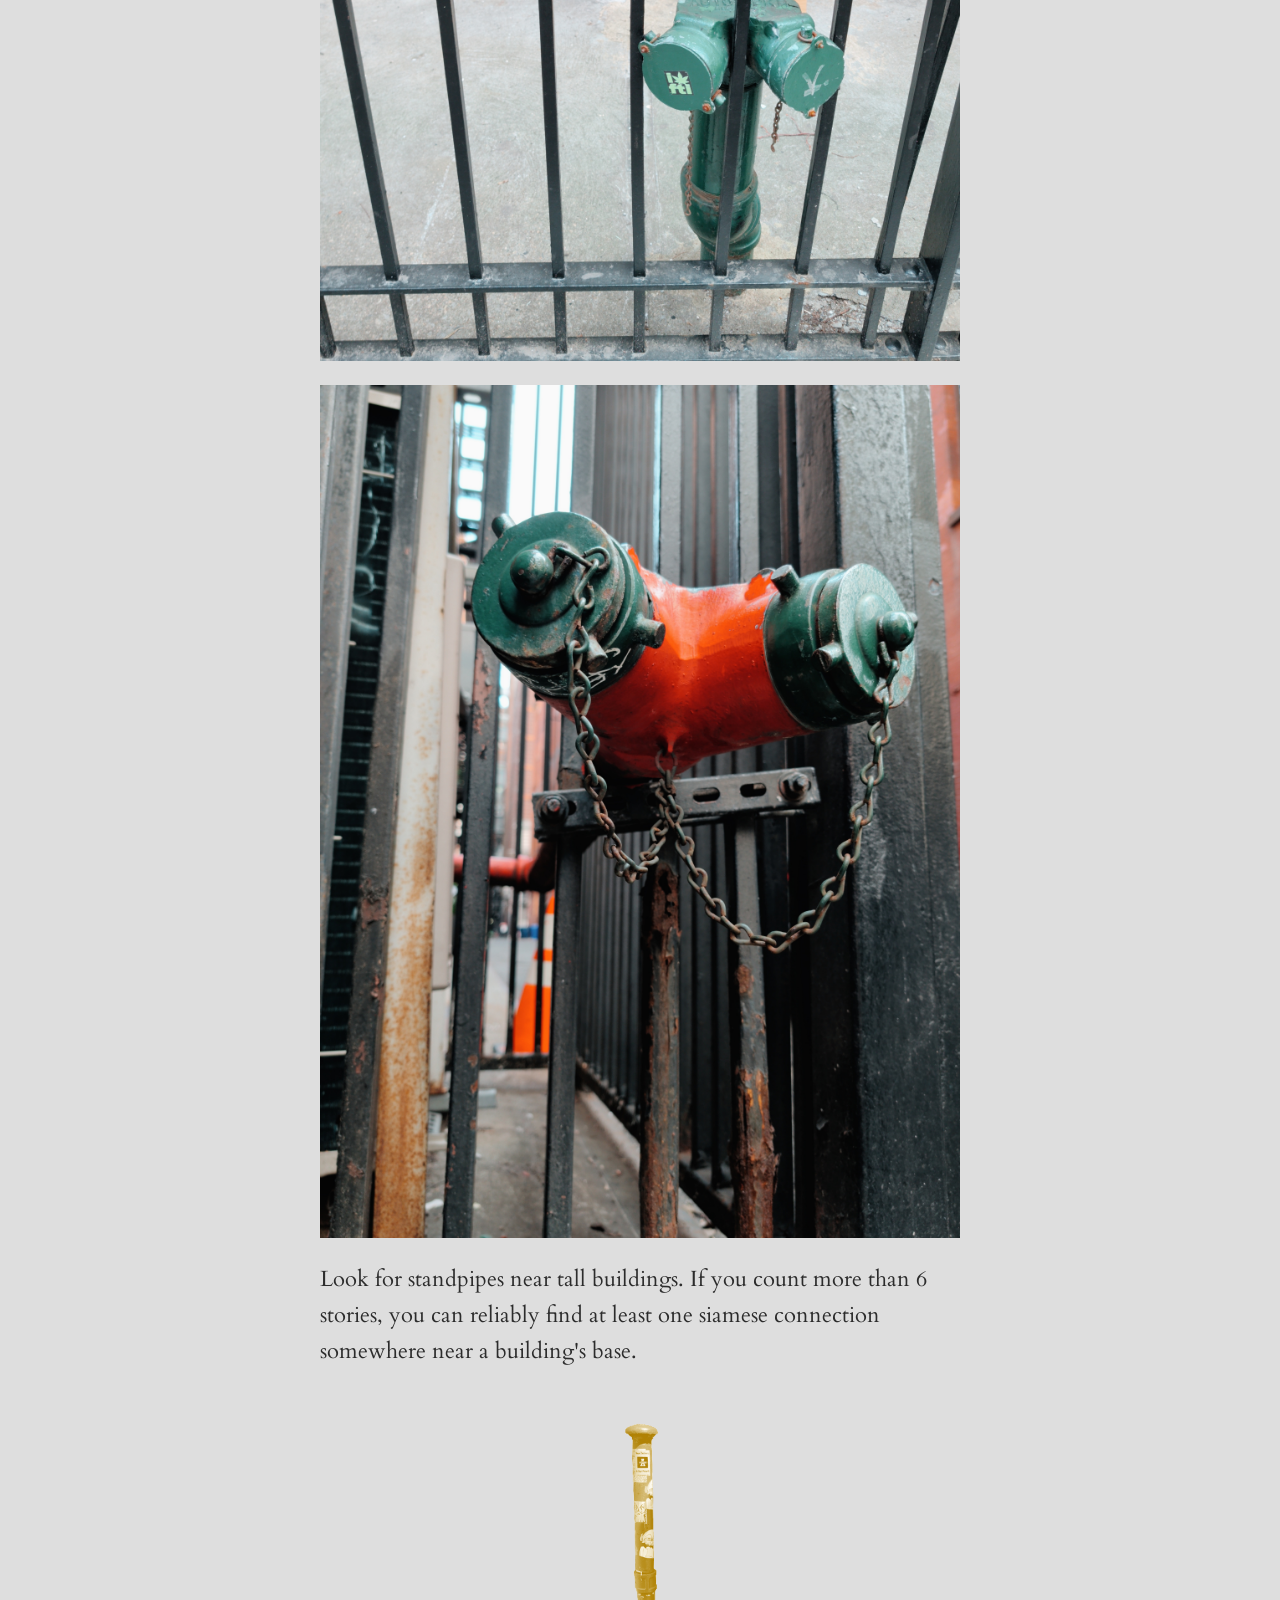
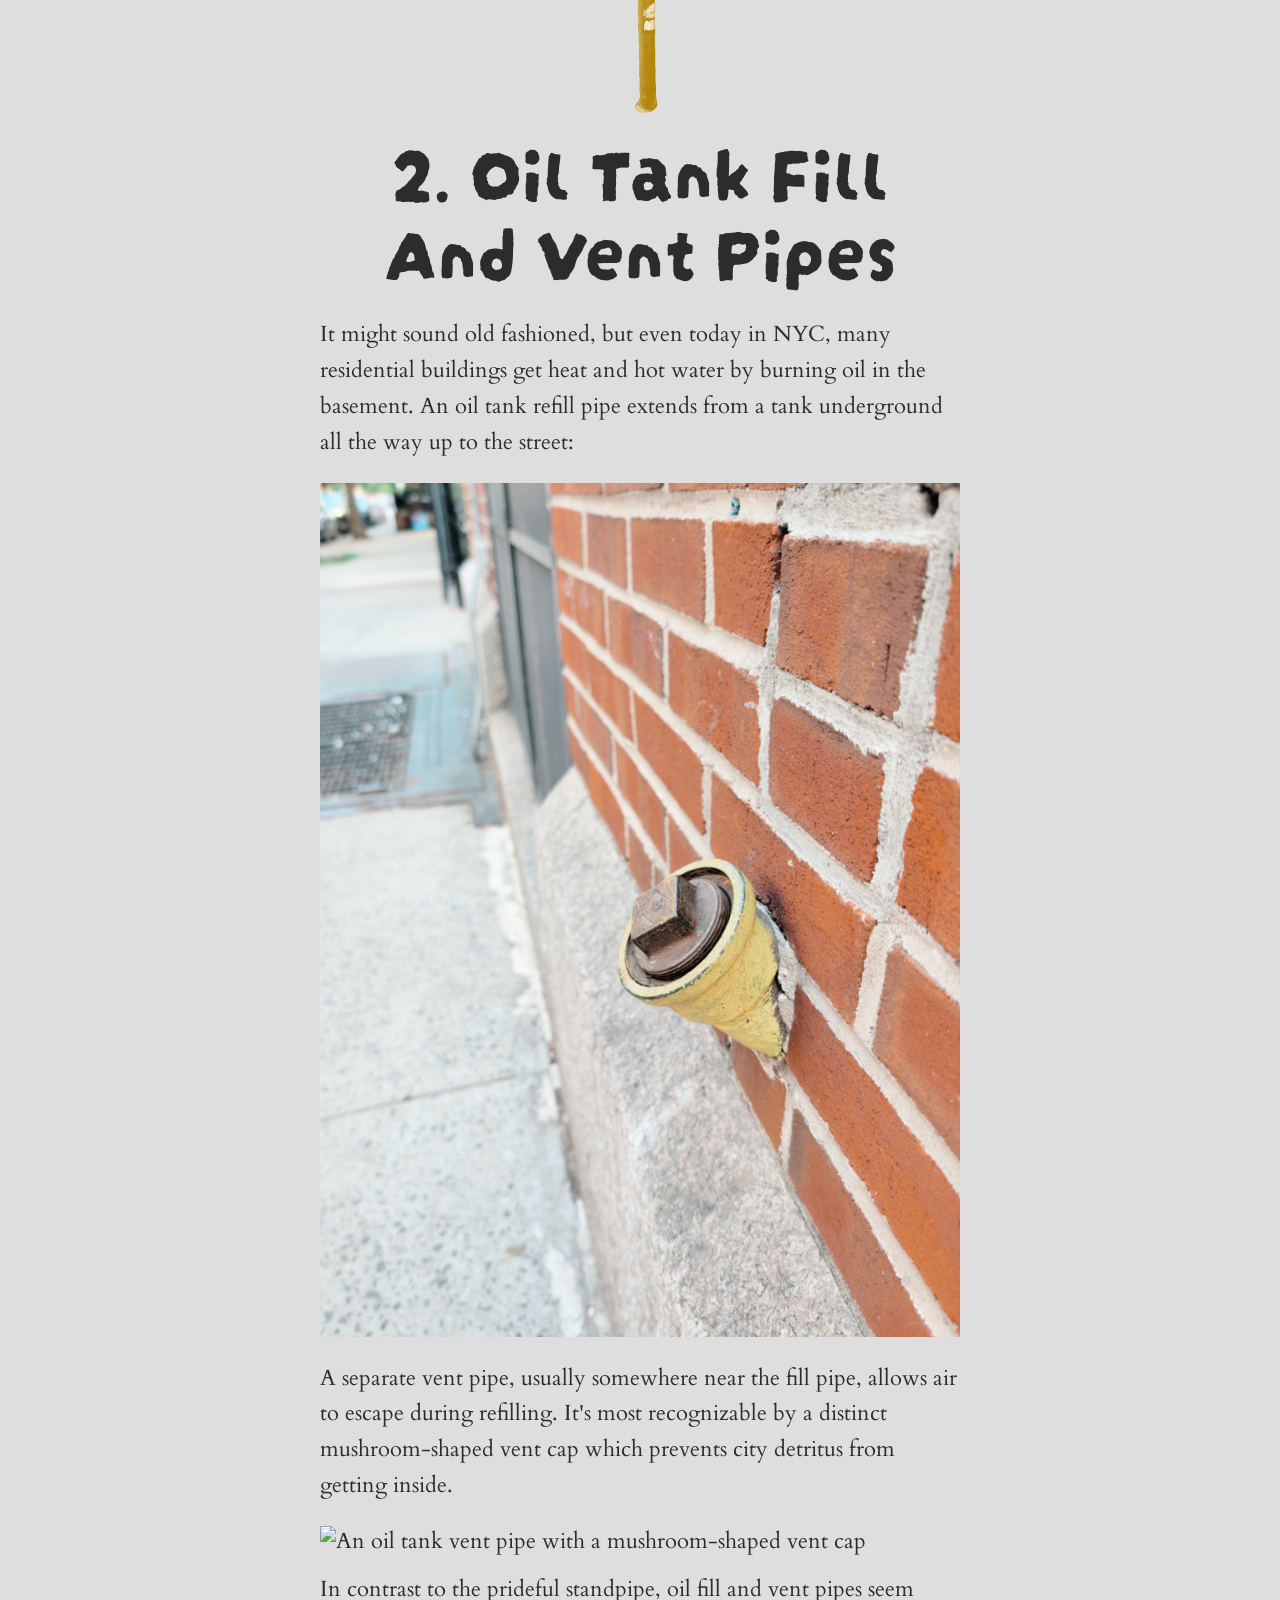
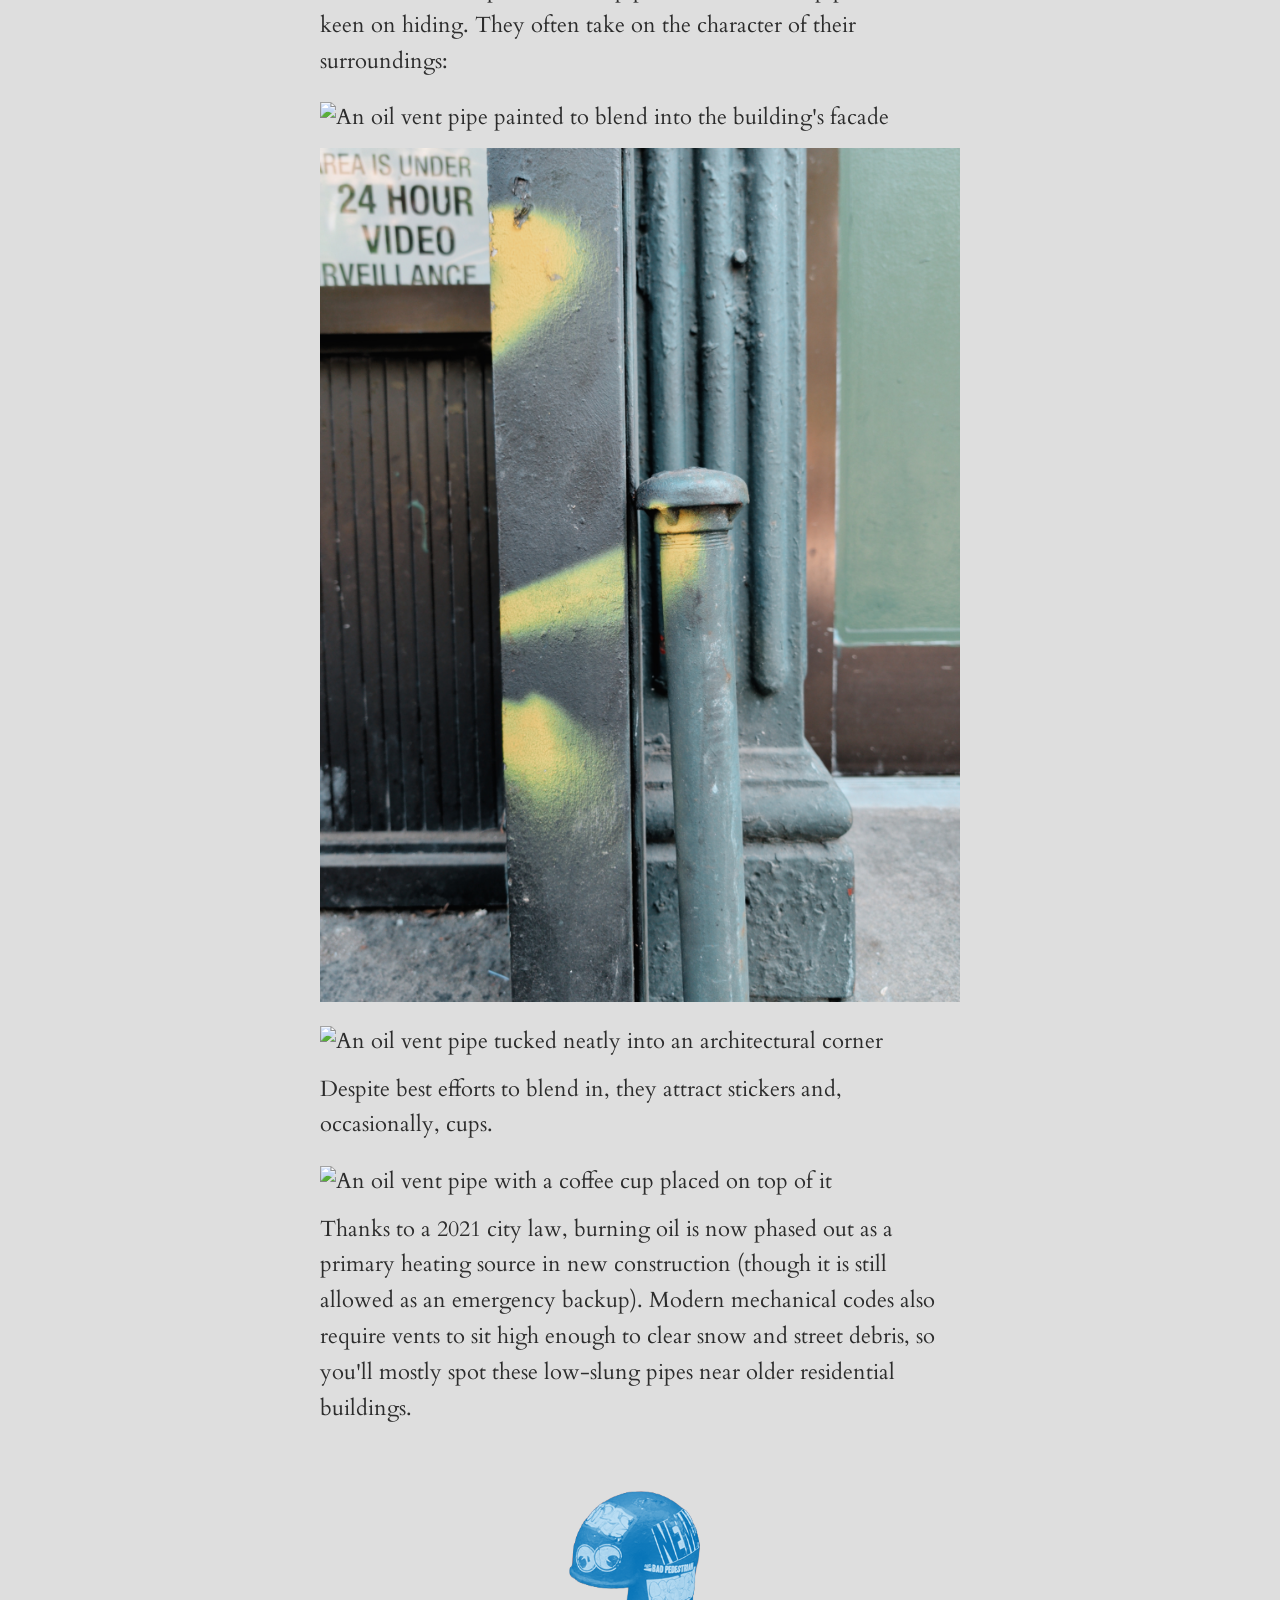
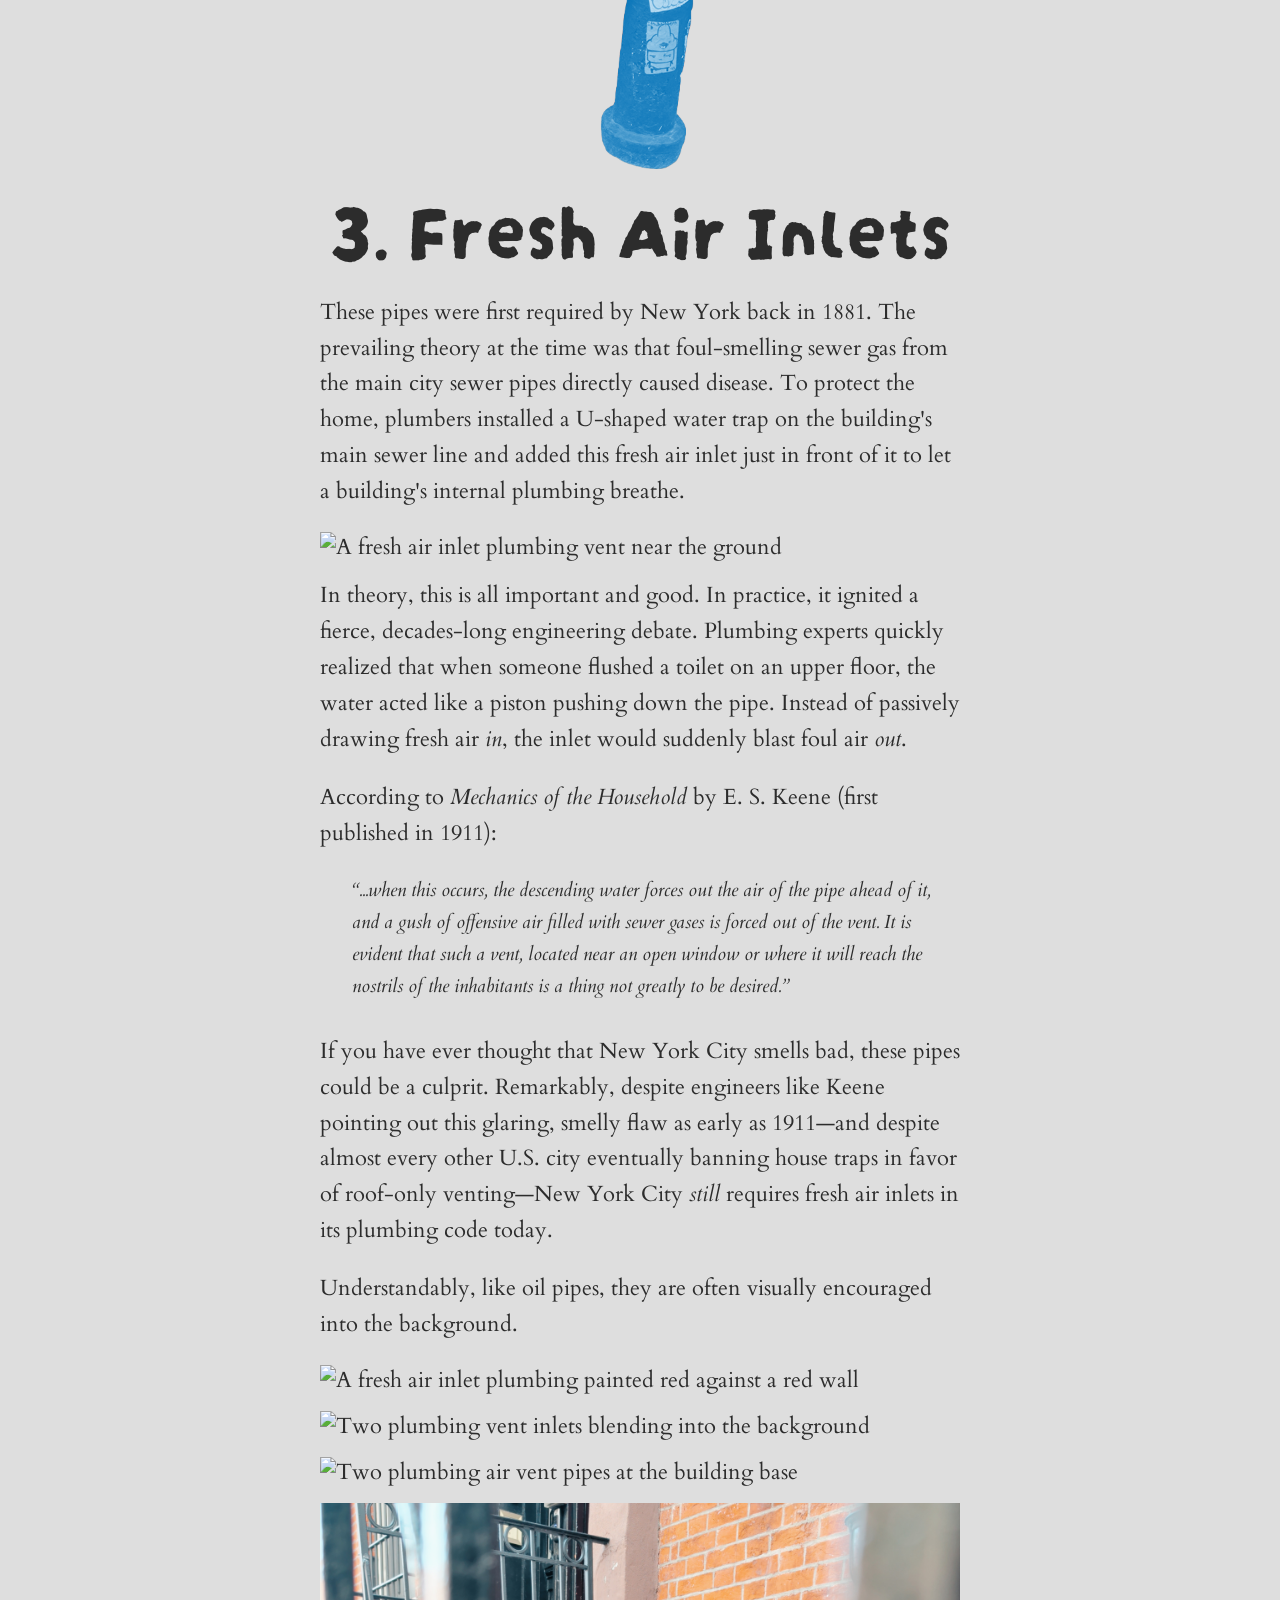
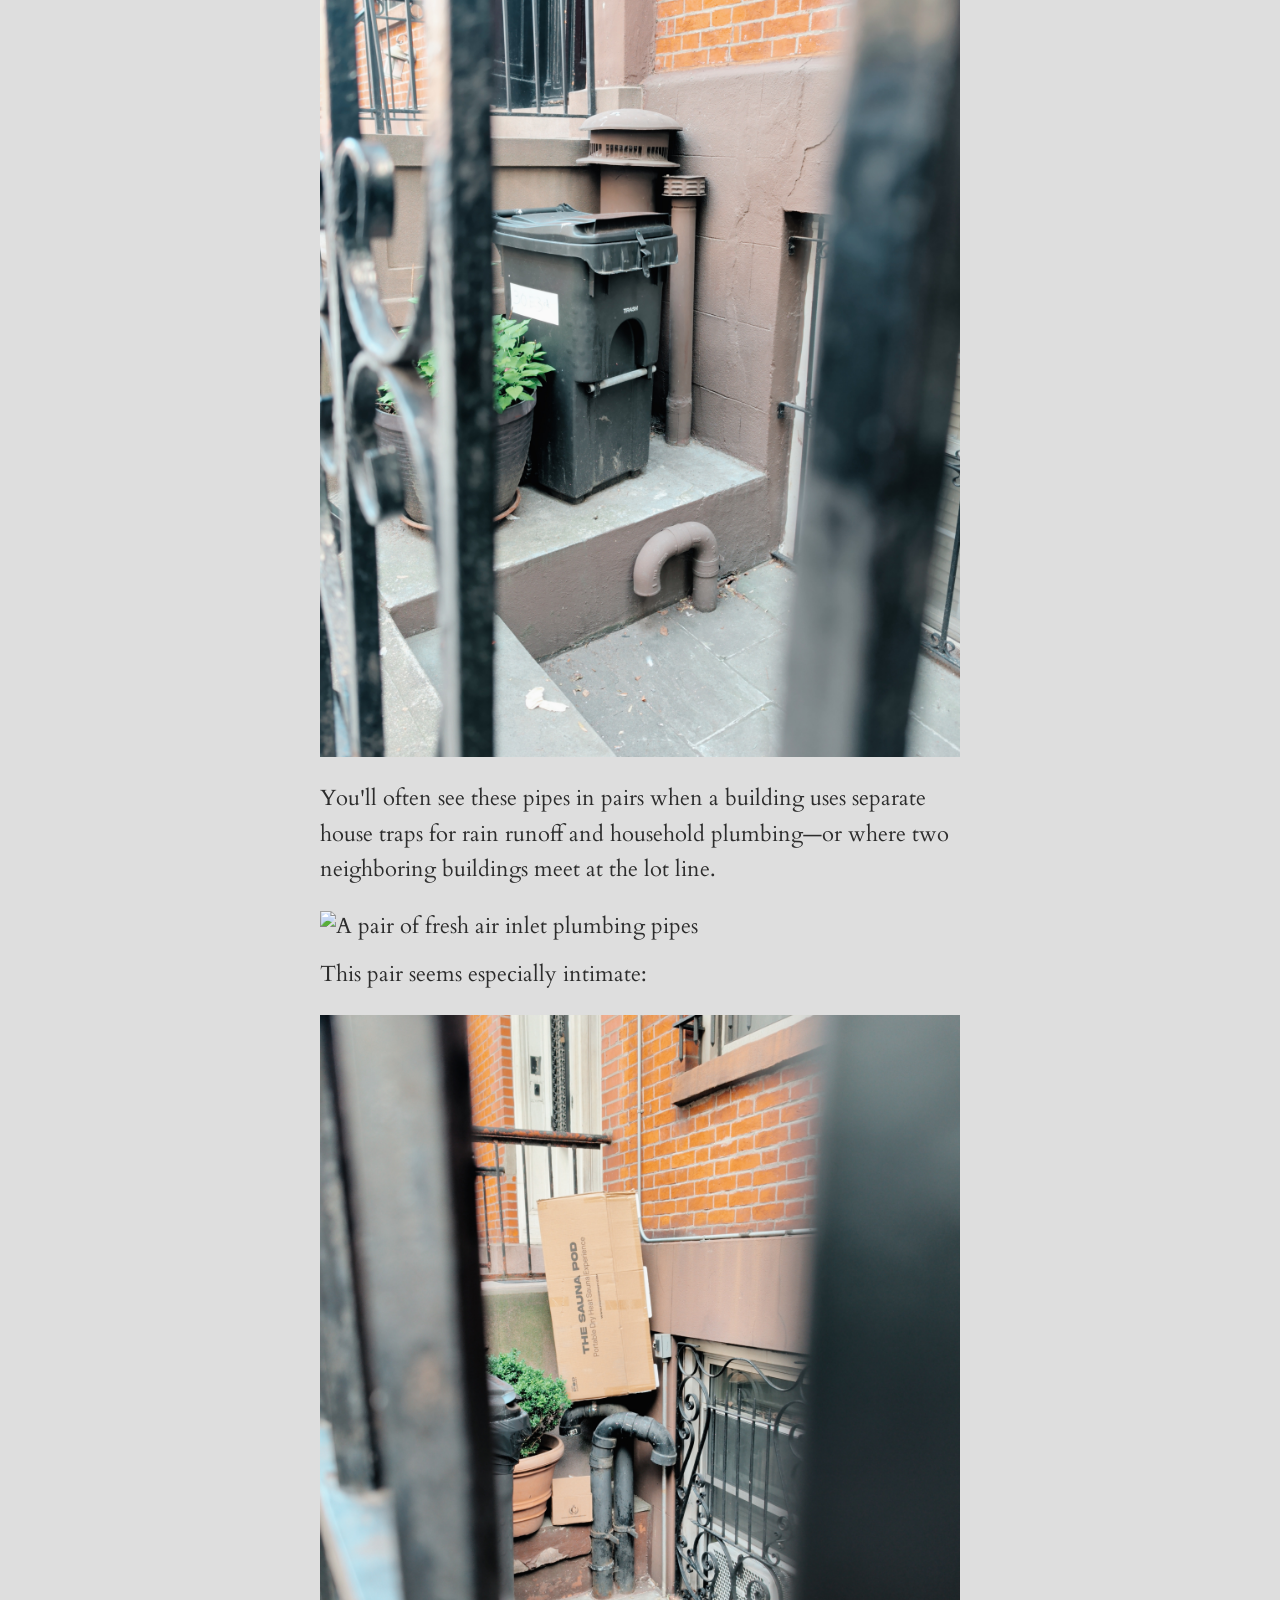
==== commit ea548f8e: "Launch the NYC Pipe Appreciation Portal Adds docs/explore.html: a map of the walk's 110 pipes plus r" ====
--- a/docs/index.html
+++ b/docs/index.html
@@ -2,16 +2,27 @@
 <html lang="en">
   <head>
     <meta charset="UTF-8" />
-    <link rel="icon" type="image/svg+xml" href="/favicon.svg" />
     <meta name="viewport" content="width=device-width, initial-scale=1.0" />
     <title>The Pipe Types of NYC</title>
     <link rel="preconnect" href="https://fonts.googleapis.com">
     <link rel="preconnect" href="https://fonts.gstatic.com" crossorigin>
     <link href="https://fonts.googleapis.com/css2?family=Cardo:ital,wght@0,400;0,700;1,400&family=Darumadrop+One&display=swap" rel="stylesheet">    
+    <link href="./site.css" rel="stylesheet">
     <link href="./styles.css" rel="stylesheet">
     <script type="module" src="https://ajax.googleapis.com/ajax/libs/model-viewer/3.5.0/model-viewer.min.js"></script>
   </head>
   <body>
+    <header class="site-masthead">
+      <a class="masthead-brand" href="./explore.html" aria-label="The NYC Pipe Appreciation Portal">
+        <span class="brand-the" aria-hidden="true">The</span>
+        <span class="brand-rainbow" aria-hidden="true"><span>N</span><span>Y</span><span>C</span>&nbsp;<span>P</span><span>I</span><span>P</span><span>E</span></span>
+        <span class="brand-tail" aria-hidden="true">Appreciation Portal</span>
+      </a>
+      <nav class="masthead-nav" aria-label="Site">
+        <a href="./explore.html">Map</a>
+        <a href="./index.html" aria-current="page">About</a>
+      </nav>
+    </header>
     <header>
       <div class="header">
           <h1>The  
@@ -230,7 +241,7 @@
           <img src="./assets/pipe_photos/PhotonCamera_20260625_160250.FL3.jpg" alt="An intimate pair of intertwining plumbing vent pipes side by side">
       </div>
 
-      <p>Why do you mostly see the curved pipes outside older buildings? Because the city code gives plumbers two choices: a curved "return bend" pipe sticking out of the ground, or a flat perforated grate set flush into the wall. Newer buildings almost always opt for the subtle wall grate, leaving the classic sidewalk snorkel as a hallmark of vintage New York buildings.</p>
+      <p>In 1938, the city approved an alternative design: a perforated metal plate set flush into the building's wall. Newer buildings almost always opt for the space-saving grate, leaving the classic sidewalk snorkel as a hallmark of vintage New York.</p>
 
         <div class="pipe-section-heading">
           <img class="pipe-section-img" src="./assets/gfx/box_heading.png" alt="" style="max-height: 300px;">
@@ -278,6 +289,12 @@
             ar>
             </model-viewer>
         </div>
+
+      <section class="story-handoff" aria-labelledby="handoff-title">
+        <h2 id="handoff-title">The Pipe Appreciation Portal</h2>
+        <p>One person can't raise the city's collective pipe appreciation metrics alone. Post a pipe from your block, appreciate pipes across the five boroughs, and help get our numbers up.</p>
+        <a class="handoff-cta" href="./explore.html">Enter the Portal →</a>
+      </section>
     </main>
 
     <footer class="footer">
--- a/docs/site.css
+++ b/docs/site.css
@@ -0,0 +1,106 @@
+/* Shared by the story (index.html) and the Pipe Appreciation Portal (explore.html).
+   Design tokens and the site masthead live here and only here, so the two pages can't drift.
+   Load this before the page's own stylesheet. */
+
+:root {
+  /* paper & ink */
+  --paper: #DEDEDE;
+  --card: #F7F6F2;
+  --white: #FFFFFF;
+  --ink: #232220;
+  --ink-soft: #5E5C57;
+
+  /* the pipe palette: one colour per pipe type, also the story's rainbow */
+  --standpipe: #FF595E;
+  --oil: #FFCA3A;
+  --box: #8AC926;
+  --air: #1982C4;
+  --steam: #6A4C93;
+  --mystery: #FF924C;
+  --other: #2EC4B6;
+
+  --font-display: 'Darumadrop One', Georgia, serif;
+  --font-prose: 'Cardo', Georgia, serif;
+
+  --corner: 4px;
+  --line: 2px solid var(--ink);
+  --lift: 3px 3px 0 var(--ink); /* printed-offset shadow: reserved for things you can press */
+
+  --masthead-h: 58px;
+  --pad: 16px; /* the one spacing unit everything snaps to: edges, gutters, offsets */
+
+  /* Type scale: five sizes, nothing in between. */
+  --text-sm: 0.9rem;   /* coordinates, attributions, counters, badges */
+  --text-md: 1rem;     /* body, inputs, compact controls, card names, links */
+  --text-lg: 1.15rem;  /* standard buttons, field labels, captions, toasts, nav */
+  --text-xl: 1.45rem;  /* the two hero buttons, tabs, section headings */
+  --text-2xl: 2.1rem;  /* drawer titles */
+
+  /* Control heights: three tiers, every button sits on one. */
+  --control-sm: 36px;  /* quiet utilities: chips, clap counts, Show all pipes, Close, Delete */
+  --control: 42px;     /* standard buttons and inputs */
+  --control-lg: 56px;  /* the two heroes: + Post a pipe, Appreciate this pipe */
+}
+@media (max-width: 899px) { :root { --masthead-h: 52px; --control: 44px; } }
+
+.sr-only { position: absolute; width: 1px; height: 1px; overflow: hidden; clip: rect(0 0 0 0); white-space: nowrap; }
+
+/* ---------- masthead: identical on both pages; the Portal adds its counter in the middle ---------- */
+.site-masthead {
+  box-sizing: border-box;
+  /* Three slots: brand | counter | nav. The outer two share the leftover space equally, so the counter
+     sits dead centre and the nav sits at the same right edge on every page (the story has no counter). */
+  display: grid; grid-template-columns: minmax(0, 1fr) auto minmax(0, 1fr); align-items: center;
+  column-gap: var(--pad);
+  width: 100%; height: var(--masthead-h); margin: 0;
+  padding: 0 var(--pad);
+  background: var(--ink); color: #fff;
+  text-align: left;
+  position: sticky; top: 0; z-index: 30;
+  min-width: 0;
+}
+/* grid-row: 1 on each, because the counter comes after the nav in the markup and would otherwise wrap. */
+.site-masthead > .masthead-brand { grid-row: 1; grid-column: 1; justify-self: start; }
+.site-masthead > .ticker { grid-row: 1; grid-column: 2; justify-self: center; }
+.site-masthead > .masthead-nav { grid-row: 1; grid-column: 3; justify-self: end; }
+.masthead-brand {
+  display: flex; align-items: baseline; gap: 6px;
+  padding: 4px 0; /* same box as the nav links, so brand and nav share one axis */
+  color: #fff; text-decoration: none; white-space: nowrap;
+  font-family: var(--font-display); font-size: 1.55rem; line-height: 1;
+}
+.masthead-brand:hover { text-decoration: none; }
+.brand-the, .brand-tail { font-size: 0.8em; }
+/* The rainbow uses the pipe colours, lifted a little so the darker two read on the black bar.
+   nth-of-type, so the line break used on phones (a <br>) doesn't knock the colour cycle out of step. */
+.brand-rainbow span:nth-of-type(5n+1) { color: var(--standpipe); }
+.brand-rainbow span:nth-of-type(5n+2) { color: var(--oil); }
+.brand-rainbow span:nth-of-type(5n+3) { color: var(--box); }
+.brand-rainbow span:nth-of-type(5n+4) { color: color-mix(in srgb, var(--air) 70%, white); }
+.brand-rainbow span:nth-of-type(5n+5) { color: color-mix(in srgb, var(--steam) 55%, white); }
+
+.masthead-nav { display: flex; gap: 18px; }
+.masthead-nav a {
+  color: rgba(255, 255, 255, 0.75); text-decoration: none; white-space: nowrap;
+  font-family: var(--font-display); font-size: var(--text-lg); line-height: 1;
+  padding: 4px 0;
+  border-top: 3px solid transparent; /* mirrors the underline so the word stays optically centred */
+  border-bottom: 3px solid transparent;
+}
+.masthead-nav a:hover { color: #fff; text-decoration: none; border-bottom-color: rgba(255, 255, 255, 0.4); }
+.masthead-nav a[aria-current="page"] { color: #fff; border-bottom-color: var(--oil); }
+
+/* Narrow desktops: "The" goes and the brand shrinks, so the counter keeps its dead-centre slot. */
+@media (max-width: 1199px) {
+  .masthead-brand { font-size: 1.3rem; }
+  .brand-the { display: none; }
+}
+
+@media (max-width: 899px) {
+  /* A phone can't fit the full name, a centred counter and About on one line, so the name stacks:
+     NYC PIPE in rainbow over "Appreciation Portal", and the counter centres between brand and nav. */
+  .site-masthead { grid-template-columns: auto minmax(0, 1fr) auto; column-gap: 10px; }
+  .masthead-brand { display: grid; gap: 2px; font-size: 1.15rem; line-height: 0.95; padding: 0; }
+  .brand-tail { font-size: 0.68em; }
+  .masthead-nav a { font-size: var(--text-md); }
+}
--- a/docs/styles.css
+++ b/docs/styles.css
@@ -1,26 +1,15 @@
-/* .karla-<uniquifier> {
-  font-family: "Karla", sans-serif;
-  font-optical-sizing: auto;
-  font-weight: <weight>;
-  font-style: normal;
-} */
-
-/* .darumadrop-one-regular {
-  font-family: "Darumadrop One", sans-serif;
-  font-weight: 400;
-  font-style: normal;
-} */
+/* The story page. Design tokens and the shared masthead live in site.css (loaded first). */
 
 html, body {
     margin: 0;
     padding: 0;
-    background-color: #dedede;
+    background-color: var(--paper);
     font-family: "Cardo", sans-serif;
     color: #2C2C2C;
 }
 
 body {
-    width: 100vw;
+    overflow-x: clip; /* was width: 100vw, which is wider than the page by a scrollbar */
 }
 
     .content {
@@ -40,6 +29,7 @@
         font-size: 8rem;
         line-height: 6rem;
     }
+
 
     .rainbow-word span:nth-child(1) { color: #FF595E; } /* P */
     .rainbow-word span:nth-child(2) { color: #FFCA3A; } /* I */
@@ -62,7 +52,7 @@
     }
 
     h3 {
-        color: white;
+        color: var(--ink); /* was white on #dedede: about 1.4:1, unreadable */
         font-size: 2rem;
     }
 
@@ -70,7 +60,7 @@
         margin: 0;
     }
 
-    header, footer {
+    body > header:not(.site-masthead), footer {
         display: flex;
         align-items: center;
         justify-content: center;
@@ -86,12 +76,6 @@
         max-width: 440px;
     }
 
-    .full-width-img {
-        width: 100vw;
-        max-width: 100vw; /* Overrides any default max-width: 100% on images */
-        margin-left: calc(50% - 50vw);
-        margin-bottom: 2rem;
-    }
 
     .inline-img{
         /* border-radius: 2rem; */
@@ -156,4 +140,27 @@
         body {
             font-size: 18px;
         }
-    }+        /* The display headings are sized for a laptop; on a phone they'd overflow or swallow the screen. */
+        h1 { font-size: 4.6rem; line-height: 3.8rem; }
+        h2 { font-size: 3rem; line-height: 3.1rem; }
+        .story-handoff h2 { font-size: 2.3rem; line-height: 2.5rem; }
+    }
+/* ---------- closing hand-off to the Portal ---------- */
+.story-handoff {
+    margin: 3rem 0 1rem;
+    padding: 2rem 1.5rem;
+    background: var(--card);
+    border: 2px solid var(--ink);
+    box-shadow: 4px 4px 0 var(--ink);
+    text-align: center;
+}
+.story-handoff h2 { font-size: 3rem; line-height: 3rem; margin: 0 0 1rem; }
+.story-handoff p { font-size: 1.15rem; }
+.story-handoff .handoff-cta {
+    display: inline-block; margin-top: 0.5rem; padding: 12px 24px;
+    border: 2px solid var(--ink); border-radius: 4px;
+    background: var(--oil); color: var(--ink);
+    box-shadow: 4px 4px 0 var(--ink);
+    font-family: 'Darumadrop One', cursive; font-size: 1.5rem;
+}
+.story-handoff .handoff-cta:hover { text-decoration: none; transform: translate(2px, 2px); box-shadow: 2px 2px 0 var(--ink); }
